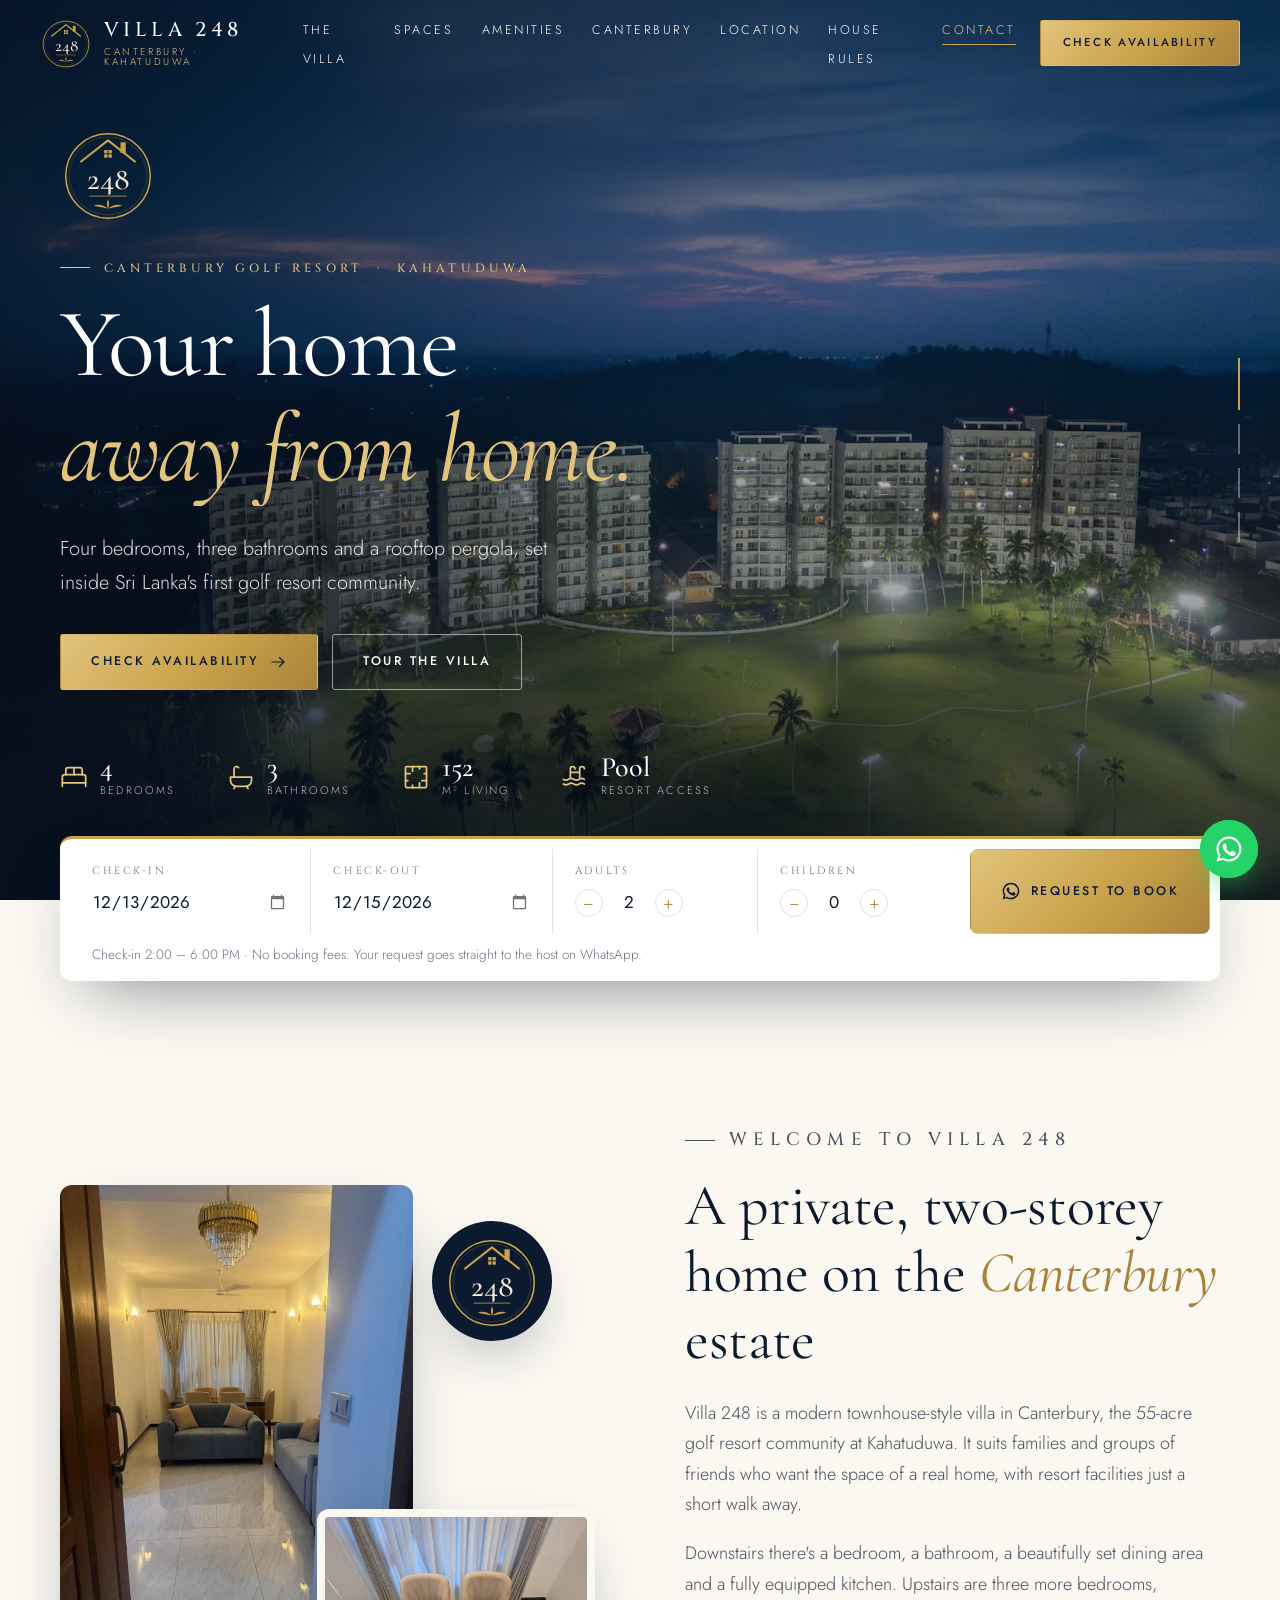
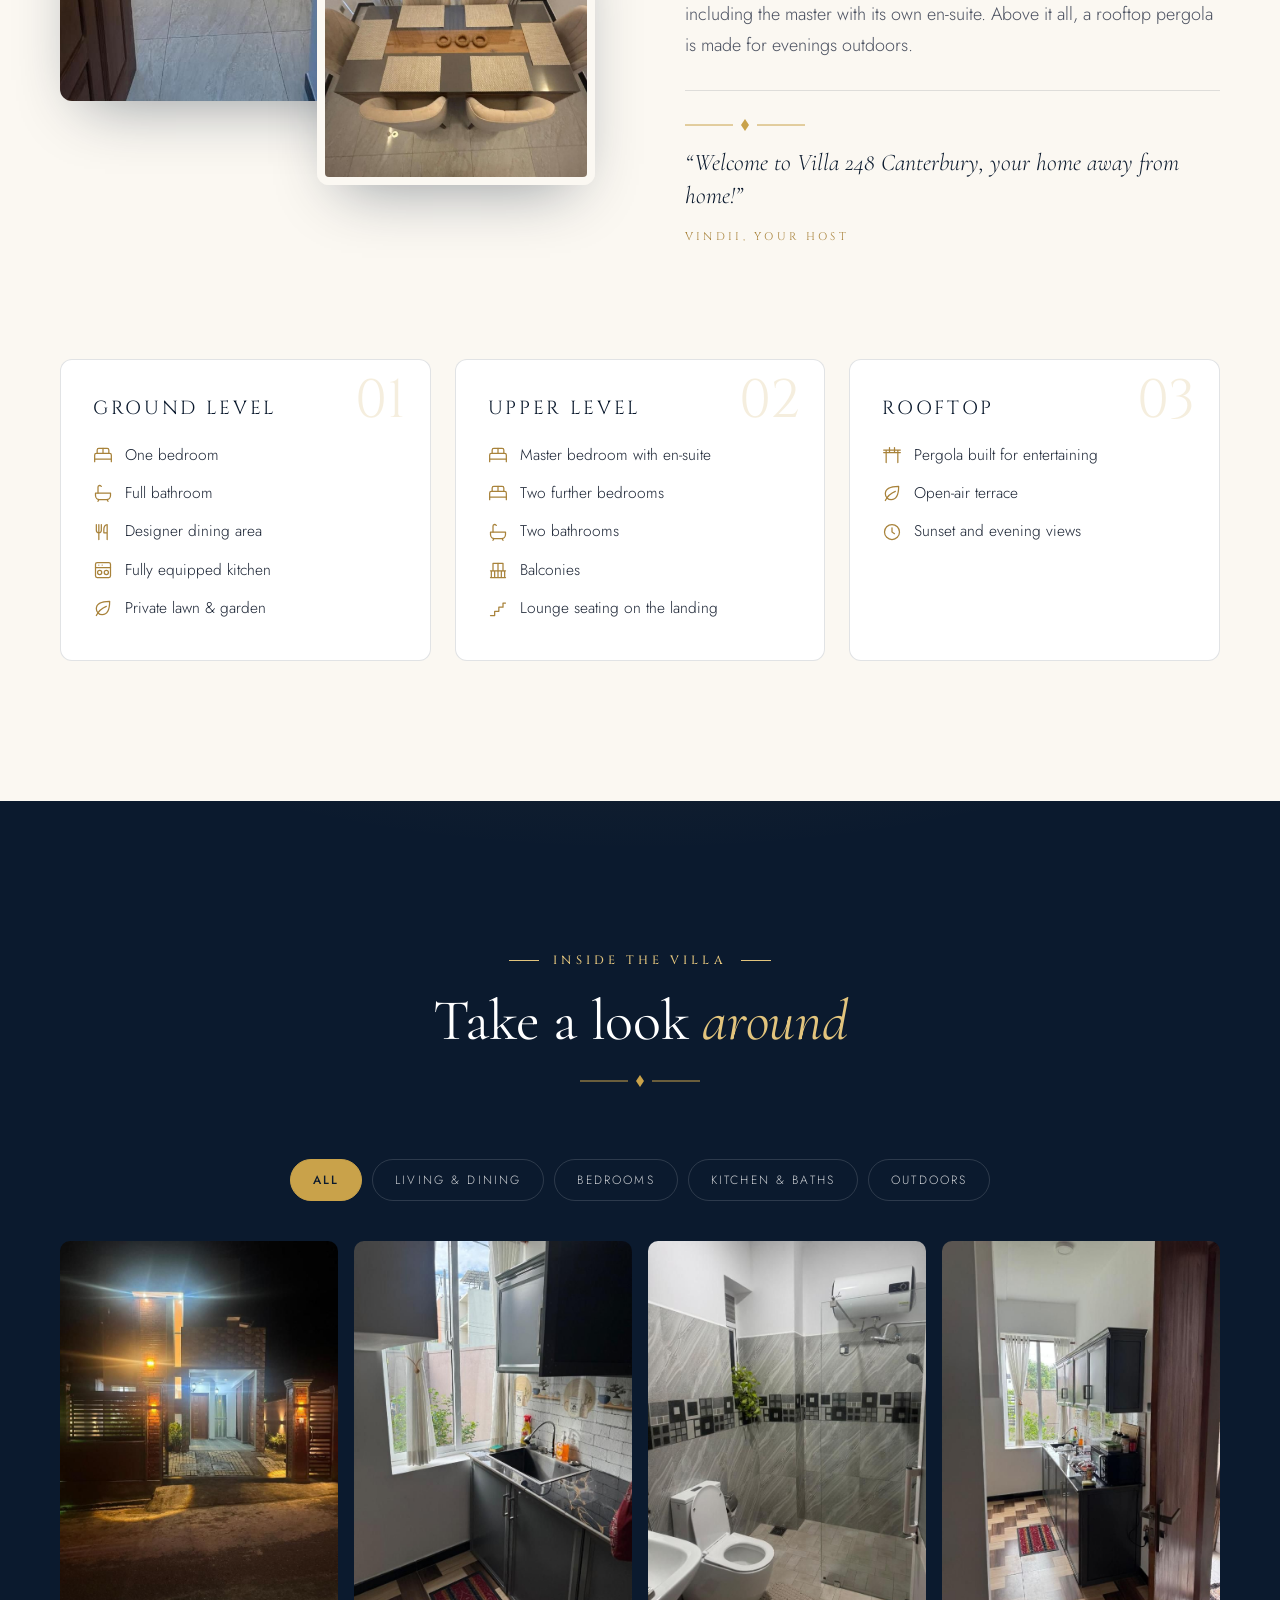
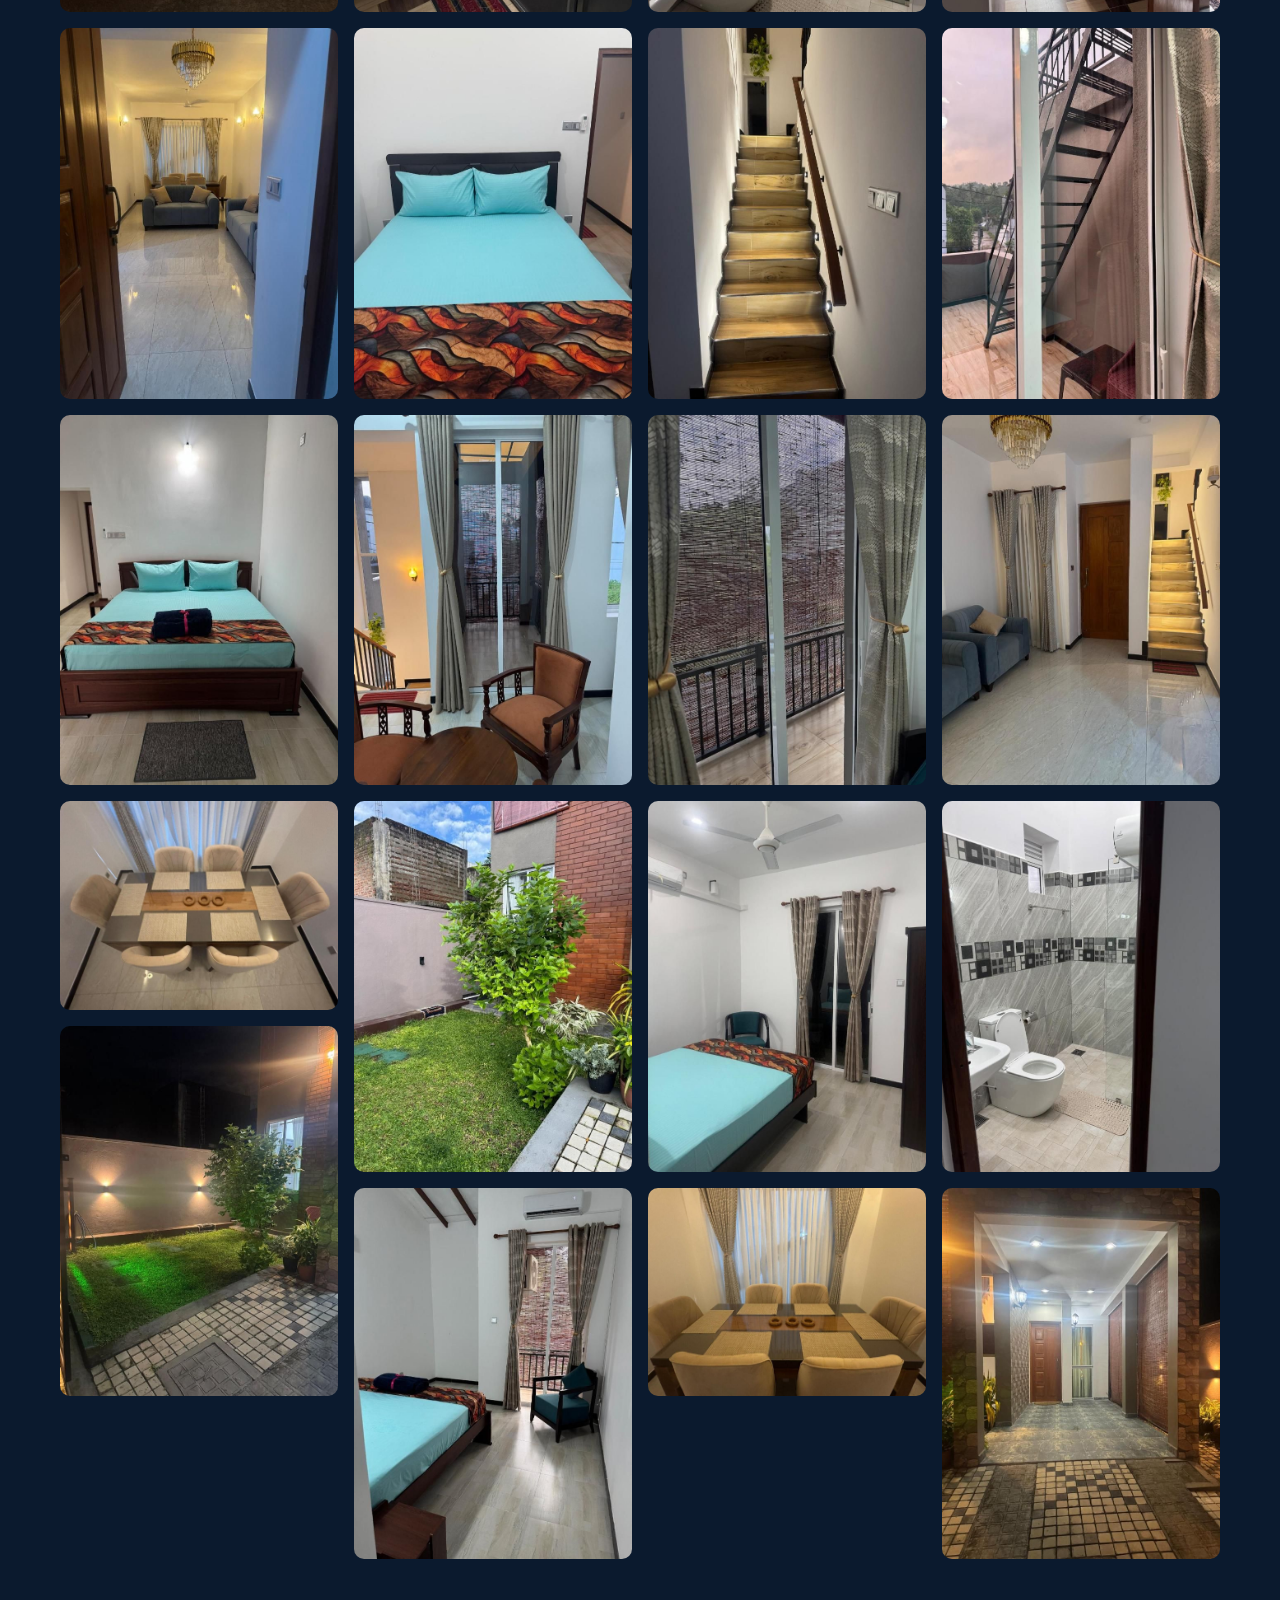
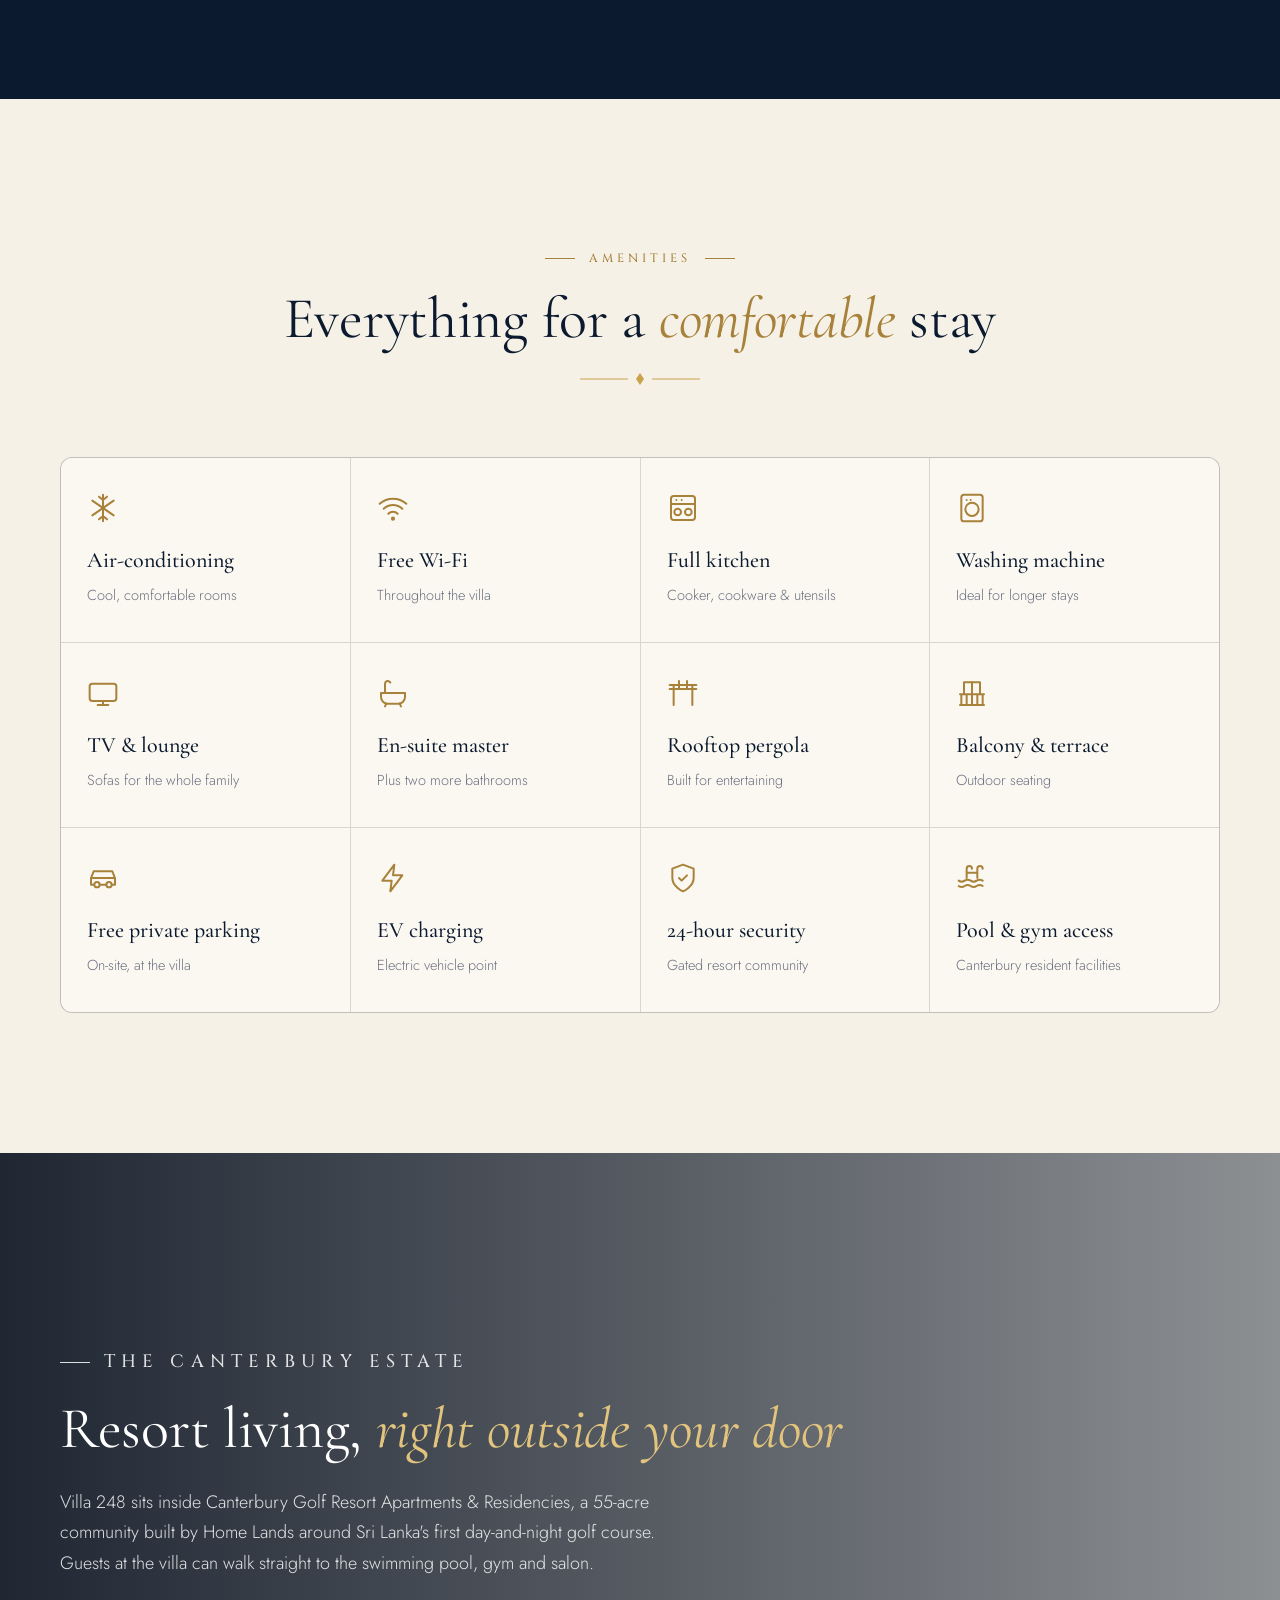
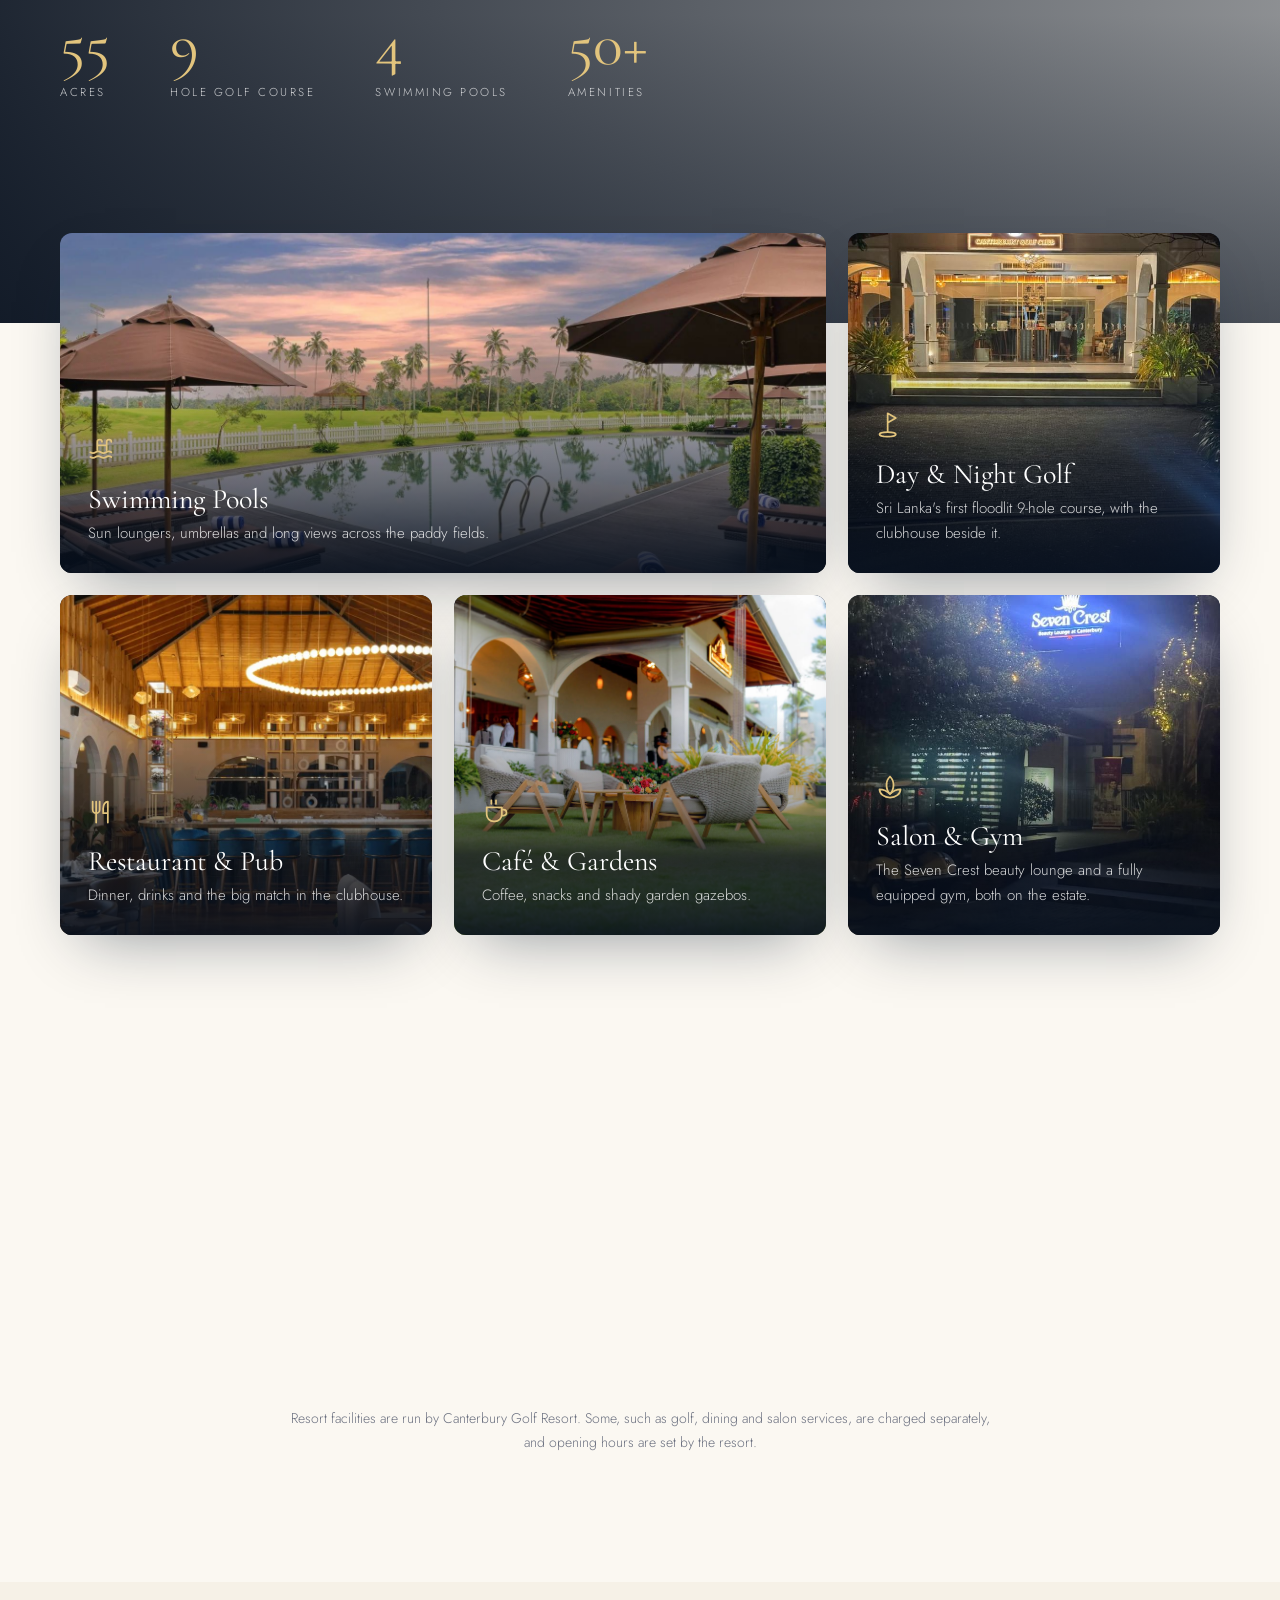
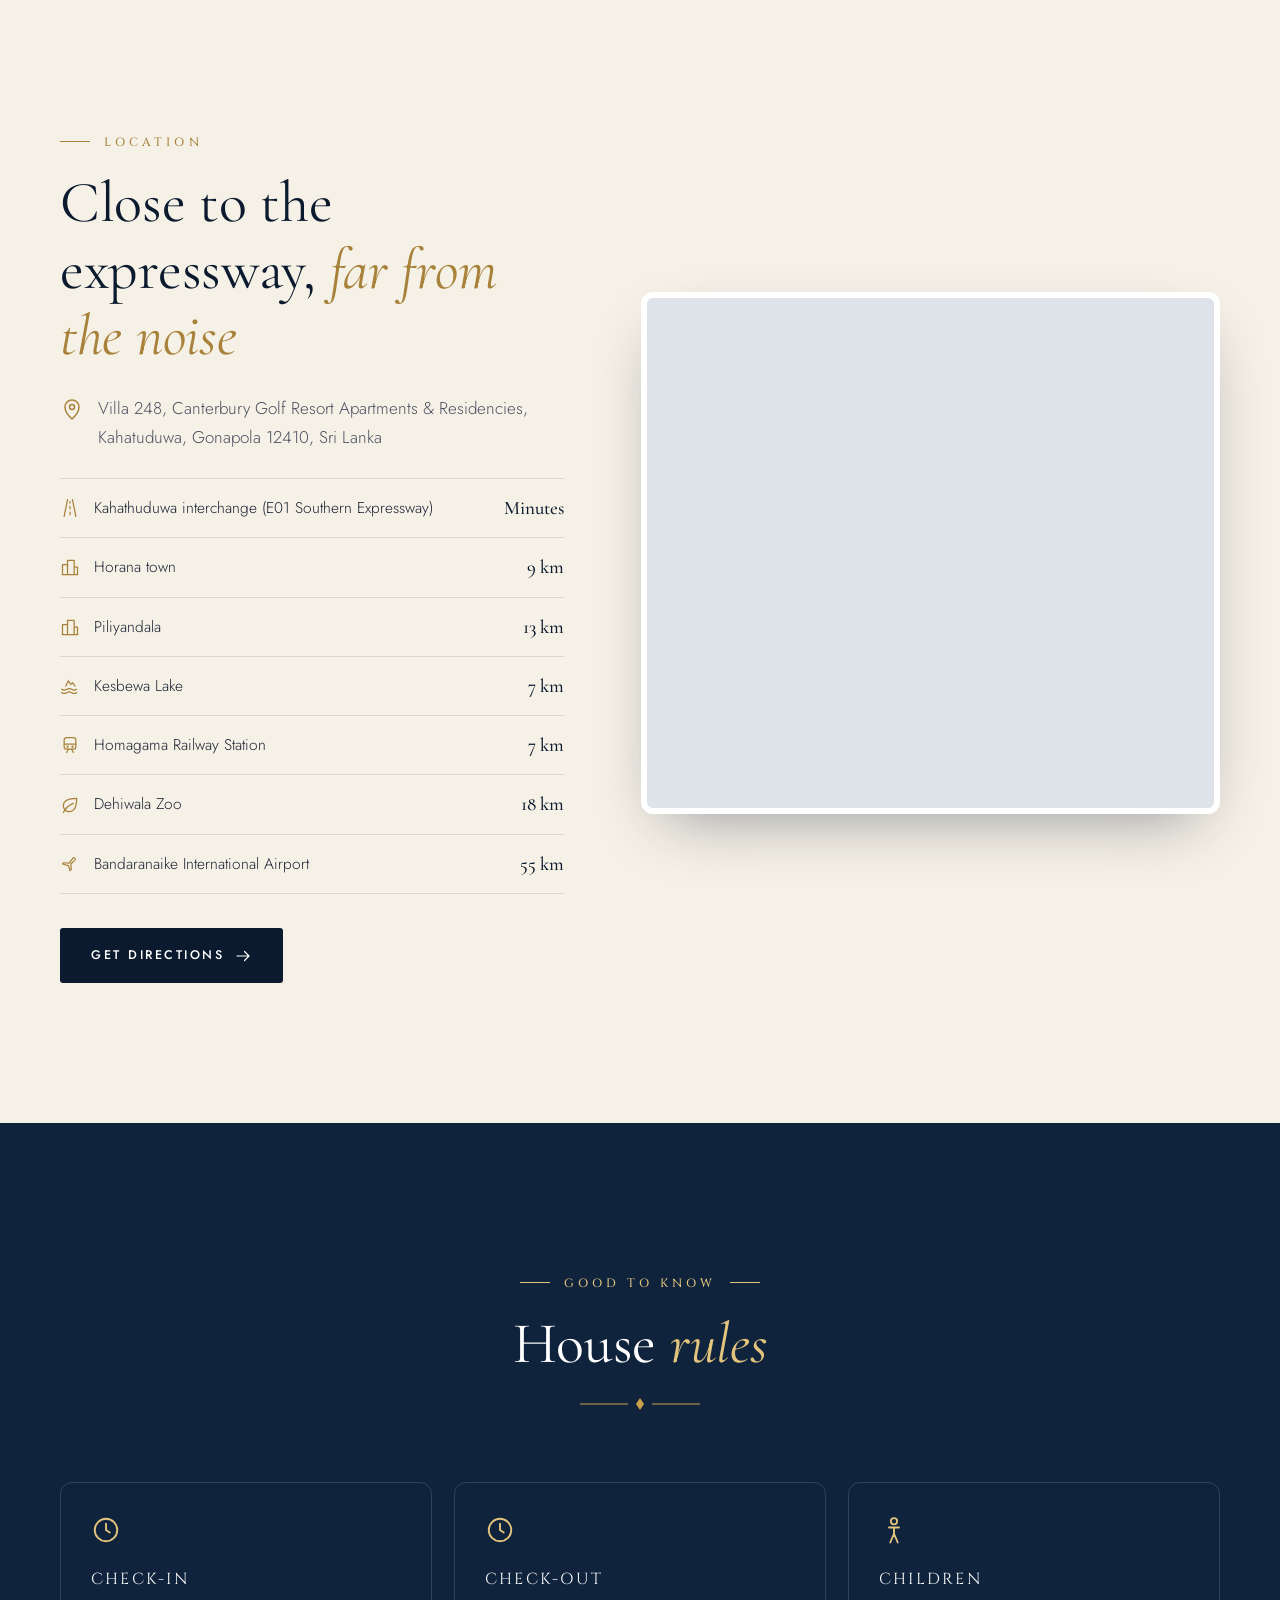
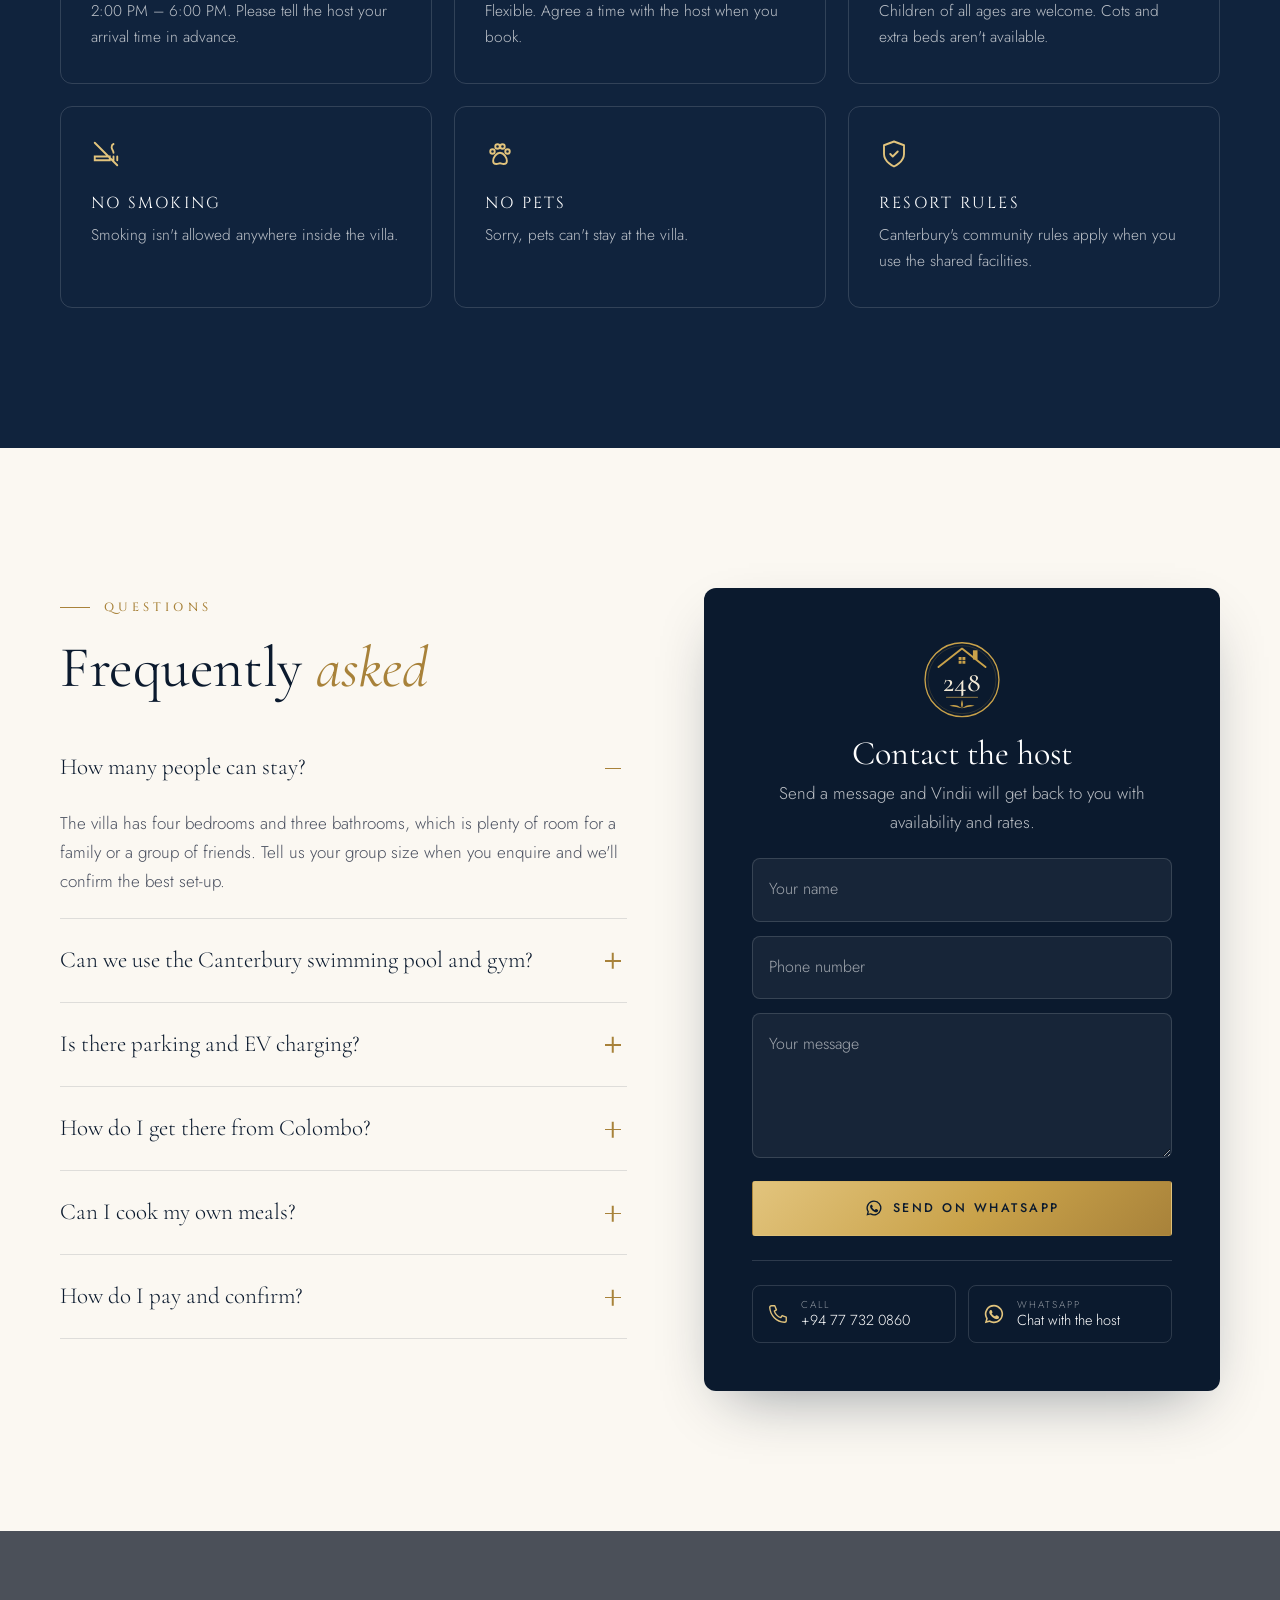
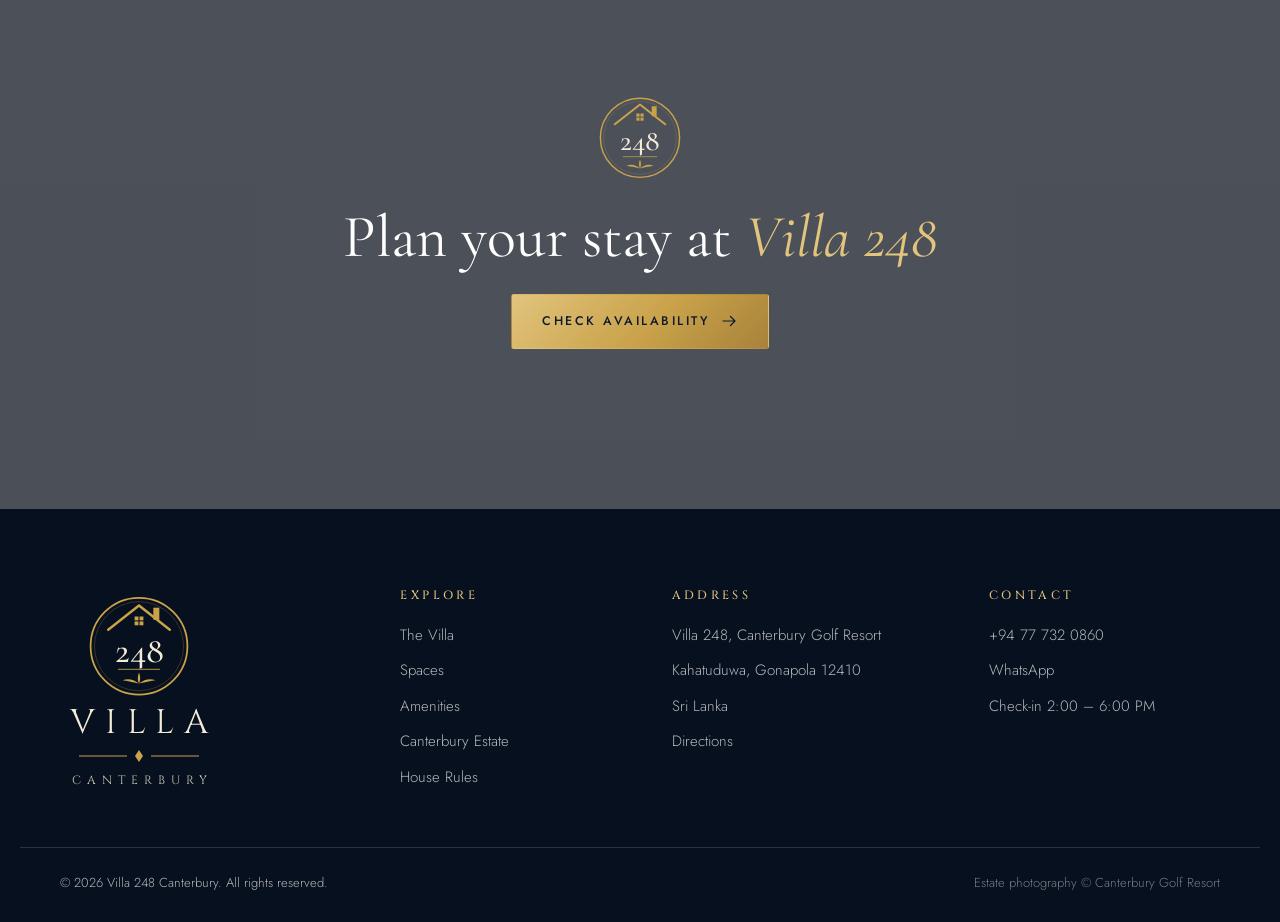
==== index.html @ ac924c28 "Villa 248 Canterbury website Co-Authored-By: Claude Opus 5.5 <noreply@anthropic.com>" ====
<!DOCTYPE html>
<html lang="en">
<head>
  <meta charset="UTF-8">
  <meta name="viewport" content="width=device-width, initial-scale=1">
  <title>Villa 248 Canterbury | Four-Bedroom Holiday Home in Kahatuduwa, Sri Lanka</title>
  <meta name="description" content="Villa 248 Canterbury: a spacious four-bedroom, three-bathroom holiday home inside the Canterbury Golf Resort, Kahatuduwa. Resort pool and gym access, rooftop pergola, garden and free parking, close to the Southern Expressway.">
  <meta name="keywords" content="Villa 248 Canterbury, Canterbury Golf Resort villa, Kahatuduwa holiday home, Kahathuduwa villa, Gonapola villa rental, Piliyandala villa, Horana holiday home Sri Lanka">
  <meta name="theme-color" content="#0b1a2e">
  <meta property="og:type" content="website">
  <meta property="og:title" content="Villa 248 Canterbury — Your home away from home in Kahatuduwa">
  <meta property="og:description" content="Four bedrooms, three bathrooms and a rooftop pergola inside the Canterbury Golf Resort, Sri Lanka.">
  <meta property="og:image" content="assets/images/villa-night.jpg">
  <link rel="icon" type="image/svg+xml" href="assets/images/favicon.svg">
  <link rel="preconnect" href="https://fonts.googleapis.com">
  <link rel="preconnect" href="https://fonts.gstatic.com" crossorigin>
  <link href="https://fonts.googleapis.com/css2?family=Cinzel:wght@400;500;600&family=Cormorant+Garamond:ital,wght@0,400;0,500;0,600;1,400;1,500&family=Jost:wght@300;400;500&display=swap" rel="stylesheet">
  <link rel="stylesheet" href="assets/css/style.css">
  <script type="application/ld+json">
  {
    "@context": "https://schema.org",
    "@type": "VacationRental",
    "name": "Villa 248 Canterbury",
    "description": "Four-bedroom, three-bathroom holiday home inside the Canterbury Golf Resort, Kahatuduwa, Sri Lanka.",
    "image": "assets/images/villa-night.jpg",
    "telephone": "+94777320860",
    "address": {
      "@type": "PostalAddress",
      "streetAddress": "Villa 248, Canterbury Golf Resort Apartments & Residencies",
      "addressLocality": "Gonapola, Kahatuduwa",
      "postalCode": "12410",
      "addressCountry": "LK"
    },
    "numberOfRooms": 4,
    "floorSize": { "@type": "QuantitativeValue", "value": 152, "unitCode": "MTK" },
    "checkinTime": "14:00"
  }
  </script>
</head>
<body class="is-loading">

  <!-- Icon sprite -->
  <svg width="0" height="0" style="position:absolute" aria-hidden="true">
    <defs>
      <symbol id="mark" viewBox="0 0 200 200">
        <circle cx="100" cy="104" r="88" fill="none" stroke="#c9a24a" stroke-width="3.2"/>
        <circle cx="100" cy="104" r="81" fill="none" stroke="#c9a24a" stroke-width="1" opacity=".45"/>
        <path d="M44 74 L100 30 L156 74" fill="none" stroke="#c9a24a" stroke-width="4.5" stroke-linecap="round" stroke-linejoin="round"/>
        <rect x="126" y="34" width="11" height="22" fill="#c9a24a"/>
        <g fill="#c9a24a"><rect x="92" y="50" width="7" height="7"/><rect x="101" y="50" width="7" height="7"/><rect x="92" y="59" width="7" height="7"/><rect x="101" y="59" width="7" height="7"/></g>
        <text x="100" y="132" text-anchor="middle" font-family="'Cormorant Garamond', Georgia, serif" font-size="66" font-weight="500" fill="currentColor">248</text>
        <path d="M62 146 H138" stroke="#c9a24a" stroke-width="1.6"/>
        <path d="M100 152 C97 160 97 166 100 172 C103 166 103 160 100 152Z M100 172 C90 164 80 162 70 166 C82 168 92 170 100 172Z M100 172 C110 164 120 162 130 166 C118 168 108 170 100 172Z" fill="#c9a24a"/>
      </symbol>
      <symbol id="i-bed" viewBox="0 0 24 24"><g fill="none" stroke="currentColor" stroke-width="1.5" stroke-linecap="round" stroke-linejoin="round"><path d="M2 20v-8a2 2 0 0 1 2-2h16a2 2 0 0 1 2 2v8"/><path d="M2 17h20"/><path d="M5 10V6a2 2 0 0 1 2-2h10a2 2 0 0 1 2 2v4"/><path d="M12 4v6"/></g></symbol>
      <symbol id="i-bath" viewBox="0 0 24 24"><g fill="none" stroke="currentColor" stroke-width="1.5" stroke-linecap="round" stroke-linejoin="round"><path d="M3 12h18v3a5 5 0 0 1-5 5H8a5 5 0 0 1-5-5Z"/><path d="M6 12V5a2 2 0 0 1 3.4-1.4L10 4"/><path d="M7 20l-1 2M17 20l1 2"/></g></symbol>
      <symbol id="i-area" viewBox="0 0 24 24"><g fill="none" stroke="currentColor" stroke-width="1.5" stroke-linecap="round" stroke-linejoin="round"><rect x="3" y="3" width="18" height="18" rx="1"/><path d="M3 9h4M3 15h2M9 3v4M15 3v2M21 9h-2M21 15h-4M9 21v-2M15 21v-4"/></g></symbol>
      <symbol id="i-stairs" viewBox="0 0 24 24"><path fill="none" stroke="currentColor" stroke-width="1.5" stroke-linecap="round" stroke-linejoin="round" d="M3 21h5v-5h5v-5h5V6h3"/></symbol>
      <symbol id="i-pool" viewBox="0 0 24 24"><g fill="none" stroke="currentColor" stroke-width="1.5" stroke-linecap="round" stroke-linejoin="round"><path d="M2 18c1.5 1 3 1 4.5 0s3-1 4.5 0 3 1 4.5 0 3-1 4.5 0"/><path d="M2 14c1.5 1 3 1 4.5 0s3-1 4.5 0 3 1 4.5 0 3-1 4.5 0"/><path d="M8 12V5a2 2 0 0 1 4 0M16 12V5a2 2 0 0 1 4 0M8 8h8"/></g></symbol>
      <symbol id="i-wifi" viewBox="0 0 24 24"><g fill="none" stroke="currentColor" stroke-width="1.5" stroke-linecap="round"><path d="M2 8.8a15 15 0 0 1 20 0M5 12.6a10 10 0 0 1 14 0M8.5 16.3a5 5 0 0 1 7 0"/><circle cx="12" cy="20" r=".8" fill="currentColor"/></g></symbol>
      <symbol id="i-snow" viewBox="0 0 24 24"><g fill="none" stroke="currentColor" stroke-width="1.5" stroke-linecap="round"><path d="M12 2v20M4 6.5l16 11M4 17.5l16-11M9 3.5l3 2.5 3-2.5M9 20.5l3-2.5 3 2.5"/></g></symbol>
      <symbol id="i-kitchen" viewBox="0 0 24 24"><g fill="none" stroke="currentColor" stroke-width="1.5" stroke-linecap="round" stroke-linejoin="round"><rect x="3" y="3" width="18" height="18" rx="2"/><path d="M3 9h18"/><circle cx="8" cy="15" r="2.5"/><circle cx="16" cy="15" r="2.5"/><path d="M7 6h.01M11 6h.01"/></g></symbol>
      <symbol id="i-wash" viewBox="0 0 24 24"><g fill="none" stroke="currentColor" stroke-width="1.5" stroke-linecap="round"><rect x="4" y="2" width="16" height="20" rx="2"/><circle cx="12" cy="13" r="5"/><path d="M8 6h.01M11 6h.01"/></g></symbol>
      <symbol id="i-tv" viewBox="0 0 24 24"><g fill="none" stroke="currentColor" stroke-width="1.5" stroke-linecap="round" stroke-linejoin="round"><rect x="2" y="5" width="20" height="13" rx="2"/><path d="M8 21h8M12 18v3"/></g></symbol>
      <symbol id="i-car" viewBox="0 0 24 24"><g fill="none" stroke="currentColor" stroke-width="1.5" stroke-linecap="round" stroke-linejoin="round"><path d="M5 17H3v-5l2-5h14l2 5v5h-2M3 12h18M9.5 17h5"/><circle cx="7.5" cy="17" r="2"/><circle cx="16.5" cy="17" r="2"/></g></symbol>
      <symbol id="i-bolt" viewBox="0 0 24 24"><path fill="none" stroke="currentColor" stroke-width="1.5" stroke-linejoin="round" d="M13 2 4 14h7l-1 8 9-12h-7Z"/></symbol>
      <symbol id="i-shield" viewBox="0 0 24 24"><g fill="none" stroke="currentColor" stroke-width="1.5" stroke-linejoin="round" stroke-linecap="round"><path d="M12 22s8-3.5 8-10V5l-8-3-8 3v7c0 6.5 8 10 8 10Z"/><path d="m9 12 2 2 4-4"/></g></symbol>
      <symbol id="i-leaf" viewBox="0 0 24 24"><g fill="none" stroke="currentColor" stroke-width="1.5" stroke-linecap="round" stroke-linejoin="round"><path d="M11 20A7 7 0 0 1 4 13c0-6 6-9 16-9 0 10-3 16-9 16Z"/><path d="M4 21c3-6 7-9 12-11"/></g></symbol>
      <symbol id="i-pergola" viewBox="0 0 24 24"><g fill="none" stroke="currentColor" stroke-width="1.5" stroke-linecap="round"><path d="M2 6h20M2 9h20M5 6v15M19 6v15M9 3v6M15 3v6"/></g></symbol>
      <symbol id="i-balcony" viewBox="0 0 24 24"><g fill="none" stroke="currentColor" stroke-width="1.5" stroke-linecap="round" stroke-linejoin="round"><path d="M6 13V4h12v9"/><path d="M12 4v9"/><path d="M3 13h18M4 13v8M20 13v8M8 13v8M12 13v8M16 13v8M3 21h18"/></g></symbol>
      <symbol id="i-gym" viewBox="0 0 24 24"><g fill="none" stroke="currentColor" stroke-width="1.5" stroke-linecap="round"><path d="M6 7v10M3 9v6M18 7v10M21 9v6M6 12h12"/></g></symbol>
      <symbol id="i-golf" viewBox="0 0 24 24"><g fill="none" stroke="currentColor" stroke-width="1.5" stroke-linecap="round" stroke-linejoin="round"><path d="M10 18V2l7 4-7 4"/><ellipse cx="10" cy="20" rx="7" ry="2"/></g></symbol>
      <symbol id="i-dine" viewBox="0 0 24 24"><g fill="none" stroke="currentColor" stroke-width="1.5" stroke-linecap="round" stroke-linejoin="round"><path d="M4 3v7a3 3 0 0 0 6 0V3M7 3v18M17 21V3c-2.2 0-4 2.5-4 6v4h4"/></g></symbol>
      <symbol id="i-cup" viewBox="0 0 24 24"><g fill="none" stroke="currentColor" stroke-width="1.5" stroke-linecap="round" stroke-linejoin="round"><path d="M4 8h13v6a6 6 0 0 1-6 6h-1a6 6 0 0 1-6-6Z"/><path d="M17 10h1.5a2.5 2.5 0 0 1 0 5H17M8 2v3M12 2v3"/></g></symbol>
      <symbol id="i-spa" viewBox="0 0 24 24"><g fill="none" stroke="currentColor" stroke-width="1.5" stroke-linecap="round" stroke-linejoin="round"><path d="M12 21c-5 0-9-3-9-7 3 0 6 1 9 4 3-3 6-4 9-4 0 4-4 7-9 7Z"/><path d="M12 18c-2-2-3-5-3-8 0-3 1.5-5.5 3-7 1.5 1.5 3 4 3 7 0 3-1 6-3 8Z"/></g></symbol>
      <symbol id="i-pin" viewBox="0 0 24 24"><g fill="none" stroke="currentColor" stroke-width="1.5" stroke-linecap="round" stroke-linejoin="round"><path d="M12 22s7-6.2 7-12a7 7 0 0 0-14 0c0 5.8 7 12 7 12Z"/><circle cx="12" cy="10" r="2.5"/></g></symbol>
      <symbol id="i-road" viewBox="0 0 24 24"><g fill="none" stroke="currentColor" stroke-width="1.5" stroke-linecap="round"><path d="M5 22 9 2M19 22 15 2M12 4v2M12 10v3M12 17v3"/></g></symbol>
      <symbol id="i-plane" viewBox="0 0 24 24"><path fill="none" stroke="currentColor" stroke-width="1.5" stroke-linejoin="round" d="M10 14 3 12l1.5-1.5L11 11l4.5-6a1.6 1.6 0 0 1 2.4 2.3L13 12l.5 6.5L12 20l-2-6Z"/></symbol>
      <symbol id="i-train" viewBox="0 0 24 24"><g fill="none" stroke="currentColor" stroke-width="1.5" stroke-linecap="round" stroke-linejoin="round"><rect x="5" y="3" width="14" height="14" rx="3"/><path d="M5 11h14M8 21l2-4M16 21l-2-4"/><circle cx="9" cy="14" r=".6" fill="currentColor"/><circle cx="15" cy="14" r=".6" fill="currentColor"/></g></symbol>
      <symbol id="i-lake" viewBox="0 0 24 24"><g fill="none" stroke="currentColor" stroke-width="1.5" stroke-linecap="round"><path d="M2 16c2 1.3 4 1.3 6 0s4-1.3 6 0 4 1.3 6 0M2 20c2 1.3 4 1.3 6 0s4-1.3 6 0 4 1.3 6 0M7 12l3-6 3 4 2-2 3 4"/></g></symbol>
      <symbol id="i-city" viewBox="0 0 24 24"><g fill="none" stroke="currentColor" stroke-width="1.5" stroke-linejoin="round"><path d="M3 21V9h6v12M9 21V4h8v17M17 21v-9h4v9M2 21h20"/></g></symbol>
      <symbol id="i-clock" viewBox="0 0 24 24"><g fill="none" stroke="currentColor" stroke-width="1.5" stroke-linecap="round"><circle cx="12" cy="12" r="9"/><path d="M12 7v5l3 2"/></g></symbol>
      <symbol id="i-nosmoke" viewBox="0 0 24 24"><g fill="none" stroke="currentColor" stroke-width="1.5" stroke-linecap="round"><path d="M3 14h12v3H3zM18 14v3M21 14v3M3 3l18 18"/><path d="M18 11c0-2-1.5-2.5-1.5-4.5S18 4 18 4"/></g></symbol>
      <symbol id="i-paw" viewBox="0 0 24 24"><g fill="none" stroke="currentColor" stroke-width="1.5"><circle cx="6" cy="10" r="1.8"/><circle cx="10" cy="6" r="1.8"/><circle cx="14" cy="6" r="1.8"/><circle cx="18" cy="10" r="1.8"/><path d="M12 11c-3 0-5.5 4-5.5 6.5 0 1.5 1.2 2.5 2.7 2.5 1.2 0 1.8-.6 2.8-.6s1.6.6 2.8.6c1.5 0 2.7-1 2.7-2.5C17.5 15 15 11 12 11Z"/></g></symbol>
      <symbol id="i-child" viewBox="0 0 24 24"><g fill="none" stroke="currentColor" stroke-width="1.5" stroke-linecap="round" stroke-linejoin="round"><circle cx="12" cy="5" r="2.5"/><path d="M8 10h8M12 10v5M9 22l3-7 3 7"/></g></symbol>
      <symbol id="i-phone" viewBox="0 0 24 24"><path fill="none" stroke="currentColor" stroke-width="1.5" stroke-linejoin="round" d="M5 3h3.5l1.8 4.5-2.3 1.4a11 11 0 0 0 7.1 7.1l1.4-2.3L21 15.5V19a2 2 0 0 1-2 2A17 17 0 0 1 3 5a2 2 0 0 1 2-2Z"/></symbol>
      <symbol id="i-whatsapp" viewBox="0 0 24 24"><path fill="currentColor" d="M12 2a10 10 0 0 0-8.6 15.1L2 22l5-1.3A10 10 0 1 0 12 2Zm0 18.2a8.2 8.2 0 0 1-4.2-1.1l-.3-.2-3 .8.8-2.9-.2-.3A8.2 8.2 0 1 1 12 20.2Zm4.5-6.1c-.2-.1-1.5-.7-1.7-.8s-.4-.1-.6.1-.7.8-.8 1-.3.2-.5.1a6.7 6.7 0 0 1-3.3-2.9c-.3-.4.2-.4.7-1.3.1-.2 0-.3 0-.4l-.8-1.8c-.2-.5-.4-.4-.6-.4h-.5a1 1 0 0 0-.7.3 3 3 0 0 0-.9 2.2 5.1 5.1 0 0 0 1.1 2.7 11.7 11.7 0 0 0 4.5 4c1.7.7 2.3.8 3.2.6.5-.1 1.5-.6 1.7-1.2s.2-1.1.2-1.2-.2-.2-.5-.3Z"/></symbol>
      <symbol id="i-check" viewBox="0 0 24 24"><path fill="none" stroke="currentColor" stroke-width="1.8" stroke-linecap="round" stroke-linejoin="round" d="m5 12.5 4.5 4.5L19 7.5"/></symbol>
      <symbol id="i-arrow" viewBox="0 0 24 24"><path fill="none" stroke="currentColor" stroke-width="1.6" stroke-linecap="round" stroke-linejoin="round" d="M4 12h16m-6-6 6 6-6 6"/></symbol>
      <symbol id="i-chev" viewBox="0 0 24 24"><path fill="none" stroke="currentColor" stroke-width="1.8" stroke-linecap="round" stroke-linejoin="round" d="m9 5 7 7-7 7"/></symbol>
      <symbol id="i-close" viewBox="0 0 24 24"><path fill="none" stroke="currentColor" stroke-width="1.8" stroke-linecap="round" d="M5 5l14 14M19 5 5 19"/></symbol>
      <symbol id="i-up" viewBox="0 0 24 24"><path fill="none" stroke="currentColor" stroke-width="1.8" stroke-linecap="round" stroke-linejoin="round" d="m6 15 6-6 6 6"/></symbol>
      <symbol id="i-flourish" viewBox="0 0 120 16"><g fill="none" stroke="currentColor" stroke-width="1"><path d="M0 8h48M72 8h48"/></g><path fill="currentColor" d="M60 2l4 6-4 6-4-6Z"/></symbol>
    </defs>
  </svg>

  <!-- Preloader -->
  <div class="preloader" aria-hidden="true">
    <div class="preloader__inner">
      <svg class="preloader__mark"><use href="#mark"/></svg>
      <span class="preloader__word">VILLA</span>
      <span class="preloader__sub">Canterbury</span>
    </div>
  </div>

  <!-- Header -->
  <header class="header" id="header">
    <div class="header__inner">
      <a href="#home" class="brand" aria-label="Villa 248 Canterbury home">
        <svg class="brand__mark"><use href="#mark"/></svg>
        <span class="brand__text">
          <span class="brand__name">VILLA 248</span>
          <span class="brand__sub">Canterbury · Kahatuduwa</span>
        </span>
      </a>
      <nav class="nav" id="nav" aria-label="Main">
        <ul class="nav__list">
          <li><a href="#welcome" class="nav__link">The Villa</a></li>
          <li><a href="#spaces" class="nav__link">Spaces</a></li>
          <li><a href="#amenities" class="nav__link">Amenities</a></li>
          <li><a href="#estate" class="nav__link">Canterbury</a></li>
          <li><a href="#location" class="nav__link">Location</a></li>
          <li><a href="#rules" class="nav__link">House Rules</a></li>
          <li><a href="#contact" class="nav__link">Contact</a></li>
        </ul>
        <div class="nav__foot">
          <a href="tel:+94777320860"><svg><use href="#i-phone"/></svg>077 732 0860</a>
          <a href="https://wa.me/94777320860" target="_blank" rel="noopener"><svg><use href="#i-whatsapp"/></svg>WhatsApp</a>
        </div>
      </nav>
      <div class="header__actions">
        <a href="#booking" class="btn btn--gold btn--sm header__book">Check Availability</a>
        <button class="burger" id="burger" aria-label="Open menu" aria-expanded="false" aria-controls="nav"><span></span><span></span><span></span></button>
      </div>
    </div>
  </header>

  <main>
    <!-- Hero -->
    <section class="hero" id="home">
      <div class="hero__slides">
        <div class="hero__slide is-active" style="background-image:url('assets/images/estate-aerial.jpg')"></div>
        <div class="hero__slide" style="background-image:url('assets/images/villa-night.jpg')"></div>
        <div class="hero__slide" style="background-image:url('assets/images/estate-pool.jpg')"></div>
        <div class="hero__slide" style="background-image:url('assets/images/living-room.jpg')"></div>
      </div>
      <div class="hero__shade"></div>
      <div class="hero__content container">
        <div class="hero__badge">
          <svg class="hero__badge-mark"><use href="#mark"/></svg>
        </div>
        <p class="eyebrow eyebrow--gold hero__eyebrow">Canterbury Golf Resort &nbsp;·&nbsp; Kahatuduwa</p>
        <h1 class="hero__title">
          <span class="line"><span>Your home</span></span>
          <span class="line"><span><em>away from home.</em></span></span>
        </h1>
        <p class="hero__lead">Four bedrooms, three bathrooms and a rooftop pergola, set inside Sri Lanka's first golf resort community.</p>
        <div class="hero__ctas">
          <a href="#booking" class="btn btn--gold">Check Availability <svg><use href="#i-arrow"/></svg></a>
          <a href="#spaces" class="btn btn--ghost">Tour the Villa</a>
        </div>
      </div>
      <div class="hero__facts">
        <div><svg><use href="#i-bed"/></svg><strong>4</strong><span>Bedrooms</span></div>
        <div><svg><use href="#i-bath"/></svg><strong>3</strong><span>Bathrooms</span></div>
        <div><svg><use href="#i-area"/></svg><strong>152</strong><span>m² living</span></div>
        <div><svg><use href="#i-pool"/></svg><strong>Pool</strong><span>Resort access</span></div>
      </div>
      <div class="hero__dots" aria-label="Hero slides">
        <button class="is-active" aria-label="Slide 1"></button><button aria-label="Slide 2"></button><button aria-label="Slide 3"></button><button aria-label="Slide 4"></button>
      </div>
    </section>

    <!-- Booking -->
    <section class="booking" id="booking" aria-label="Check availability">
      <div class="container">
        <form class="booking__form" id="bookingForm" novalidate>
          <div class="field">
            <label for="bkIn">Check-in</label>
            <input type="date" id="bkIn" name="checkin" required>
          </div>
          <div class="field">
            <label for="bkOut">Check-out</label>
            <input type="date" id="bkOut" name="checkout" required>
          </div>
          <div class="field">
            <label for="bkAdults">Adults</label>
            <div class="stepper" data-min="1" data-max="12">
              <button type="button" data-step="-1" aria-label="Fewer adults">−</button>
              <input type="number" id="bkAdults" value="2" min="1" max="12" inputmode="numeric">
              <button type="button" data-step="1" aria-label="More adults">+</button>
            </div>
          </div>
          <div class="field">
            <label for="bkKids">Children</label>
            <div class="stepper" data-min="0" data-max="10">
              <button type="button" data-step="-1" aria-label="Fewer children">−</button>
              <input type="number" id="bkKids" value="0" min="0" max="10" inputmode="numeric">
              <button type="button" data-step="1" aria-label="More children">+</button>
            </div>
          </div>
          <button type="submit" class="btn btn--gold booking__submit"><svg><use href="#i-whatsapp"/></svg> Request to Book</button>
          <p class="booking__note" id="bookingNote">Check-in 2:00 – 6:00 PM · No booking fees. Your request goes straight to the host on WhatsApp.</p>
          <p class="booking__error" id="bookingError" role="alert"></p>
        </form>
      </div>
    </section>

    <!-- Welcome -->
    <section class="section welcome" id="welcome">
      <div class="container welcome__grid">
        <div class="welcome__media reveal">
          <img class="welcome__img welcome__img--a" src="assets/images/living-room.jpg" alt="Living room with grey sofas, a crystal chandelier and marble floors" loading="lazy">
          <img class="welcome__img welcome__img--b" src="assets/images/dining.jpg" alt="Six-seat dining table set with placemats" loading="lazy">
          <div class="welcome__stamp"><svg><use href="#mark"/></svg></div>
        </div>
        <div class="welcome__text reveal reveal--right">
          <p class="eyebrow">Welcome to Villa 248</p>
          <h2 class="title">A private, two-storey home on the <em>Canterbury</em> estate</h2>
          <p>Villa 248 is a modern townhouse-style villa in Canterbury, the 55-acre golf resort community at Kahatuduwa. It suits families and groups of friends who want the space of a real home, with resort facilities just a short walk away.</p>
          <p>Downstairs there's a bedroom, a bathroom, a beautifully set dining area and a fully equipped kitchen. Upstairs are three more bedrooms, including the master with its own en-suite. Above it all, a rooftop pergola is made for evenings outdoors.</p>
          <div class="sign">
            <svg class="flourish"><use href="#i-flourish"/></svg>
            <p>“Welcome to Villa 248 Canterbury, your home away from home!”</p>
            <span>Vindii, your host</span>
          </div>
        </div>
      </div>

      <div class="container floors">
        <article class="floor reveal">
          <span class="floor__num">01</span>
          <h3>Ground Level</h3>
          <ul>
            <li><svg><use href="#i-bed"/></svg>One bedroom</li>
            <li><svg><use href="#i-bath"/></svg>Full bathroom</li>
            <li><svg><use href="#i-dine"/></svg>Designer dining area</li>
            <li><svg><use href="#i-kitchen"/></svg>Fully equipped kitchen</li>
            <li><svg><use href="#i-leaf"/></svg>Private lawn &amp; garden</li>
          </ul>
        </article>
        <article class="floor reveal">
          <span class="floor__num">02</span>
          <h3>Upper Level</h3>
          <ul>
            <li><svg><use href="#i-bed"/></svg>Master bedroom with en-suite</li>
            <li><svg><use href="#i-bed"/></svg>Two further bedrooms</li>
            <li><svg><use href="#i-bath"/></svg>Two bathrooms</li>
            <li><svg><use href="#i-balcony"/></svg>Balconies</li>
            <li><svg><use href="#i-stairs"/></svg>Lounge seating on the landing</li>
          </ul>
        </article>
        <article class="floor reveal">
          <span class="floor__num">03</span>
          <h3>Rooftop</h3>
          <ul>
            <li><svg><use href="#i-pergola"/></svg>Pergola built for entertaining</li>
            <li><svg><use href="#i-leaf"/></svg>Open-air terrace</li>
            <li><svg><use href="#i-clock"/></svg>Sunset and evening views</li>
          </ul>
        </article>
      </div>
    </section>

    <!-- Spaces -->
    <section class="section spaces" id="spaces">
      <div class="container">
        <div class="section-head reveal">
          <p class="eyebrow eyebrow--gold">Inside the Villa</p>
          <h2 class="title title--light">Take a look <em>around</em></h2>
          <svg class="flourish flourish--center"><use href="#i-flourish"/></svg>
        </div>
        <div class="tabs reveal" role="tablist" aria-label="Villa spaces">
          <button class="tab is-active" role="tab" aria-selected="true" data-tab="all">All</button>
          <button class="tab" role="tab" aria-selected="false" data-tab="living">Living &amp; Dining</button>
          <button class="tab" role="tab" aria-selected="false" data-tab="bedrooms">Bedrooms</button>
          <button class="tab" role="tab" aria-selected="false" data-tab="kitchen">Kitchen &amp; Baths</button>
          <button class="tab" role="tab" aria-selected="false" data-tab="outdoor">Outdoors</button>
        </div>
        <div class="masonry" id="masonry">
          <figure class="g-item" data-cat="outdoor"><img src="assets/images/villa-night.jpg" alt="Villa 248 entrance lit up at night" loading="lazy"><figcaption>Evening arrival</figcaption></figure>
          <figure class="g-item" data-cat="living"><img src="assets/images/living-room.jpg" alt="Living room with chandelier and sofas" loading="lazy"><figcaption>Living room</figcaption></figure>
          <figure class="g-item" data-cat="bedrooms"><img src="assets/images/bedroom-master.jpg" alt="Master bedroom with a double bed" loading="lazy"><figcaption>Master bedroom</figcaption></figure>
          <figure class="g-item" data-cat="living"><img src="assets/images/dining.jpg" alt="Dining table for six" loading="lazy"><figcaption>Dining</figcaption></figure>
          <figure class="g-item" data-cat="outdoor"><img src="assets/images/garden-night.jpg" alt="Garden lawn lit with wall lights at night" loading="lazy"><figcaption>Garden at night</figcaption></figure>
          <figure class="g-item" data-cat="kitchen"><img src="assets/images/kitchen.jpg" alt="Kitchen with dark cabinets and sink by the window" loading="lazy"><figcaption>Kitchen</figcaption></figure>
          <figure class="g-item" data-cat="bedrooms"><img src="assets/images/bedroom-2.jpg" alt="Second bedroom with turquoise linen" loading="lazy"><figcaption>Bedroom two</figcaption></figure>
          <figure class="g-item" data-cat="living"><img src="assets/images/lounge-chairs.jpg" alt="Wooden armchairs beside the balcony doors" loading="lazy"><figcaption>Upstairs lounge</figcaption></figure>
          <figure class="g-item" data-cat="outdoor"><img src="assets/images/garden.jpg" alt="Green lawn and plants in the villa garden" loading="lazy"><figcaption>Private garden</figcaption></figure>
          <figure class="g-item" data-cat="bedrooms"><img src="assets/images/bedroom-3.jpg" alt="Bedroom with air conditioning and balcony door" loading="lazy"><figcaption>Bedroom three</figcaption></figure>
          <figure class="g-item" data-cat="kitchen"><img src="assets/images/bathroom.jpg" alt="Tiled bathroom with glass shower and water heater" loading="lazy"><figcaption>Bathroom</figcaption></figure>
          <figure class="g-item" data-cat="living"><img src="assets/images/staircase.jpg" alt="Wooden staircase with LED step lights" loading="lazy"><figcaption>Staircase</figcaption></figure>
          <figure class="g-item" data-cat="outdoor"><img src="assets/images/balcony.jpg" alt="Balcony with sliding glass doors and railing" loading="lazy"><figcaption>Balcony</figcaption></figure>
          <figure class="g-item" data-cat="bedrooms"><img src="assets/images/bedroom-4.jpg" alt="Bedroom with ceiling fan and armchair" loading="lazy"><figcaption>Bedroom four</figcaption></figure>
          <figure class="g-item" data-cat="living"><img src="assets/images/dining-2.jpg" alt="Dining table with sheer curtains behind" loading="lazy"><figcaption>Dining detail</figcaption></figure>
          <figure class="g-item" data-cat="kitchen"><img src="assets/images/kitchen-2.jpg" alt="Kitchen cabinets and patterned tile floor" loading="lazy"><figcaption>Kitchen</figcaption></figure>
          <figure class="g-item" data-cat="outdoor"><img src="assets/images/rooftop-stairs.jpg" alt="Spiral stairs leading up to the rooftop at sunset" loading="lazy"><figcaption>Up to the rooftop</figcaption></figure>
          <figure class="g-item" data-cat="living"><img src="assets/images/living-stairs.jpg" alt="Living area with lit staircase and sofas" loading="lazy"><figcaption>Living &amp; stairs</figcaption></figure>
          <figure class="g-item" data-cat="kitchen"><img src="assets/images/bathroom-2.jpg" alt="Bathroom with patterned tile band" loading="lazy"><figcaption>Bathroom</figcaption></figure>
          <figure class="g-item" data-cat="outdoor"><img src="assets/images/entrance.jpg" alt="Lit entrance walkway at night" loading="lazy"><figcaption>Entrance</figcaption></figure>
        </div>
      </div>
    </section>

    <!-- Amenities -->
    <section class="section amenities" id="amenities">
      <div class="container">
        <div class="section-head reveal">
          <p class="eyebrow">Amenities</p>
          <h2 class="title">Everything for a <em>comfortable</em> stay</h2>
          <svg class="flourish flourish--center"><use href="#i-flourish"/></svg>
        </div>
        <ul class="amen-grid">
          <li class="reveal"><svg><use href="#i-snow"/></svg><strong>Air-conditioning</strong><span>Cool, comfortable rooms</span></li>
          <li class="reveal"><svg><use href="#i-wifi"/></svg><strong>Free Wi-Fi</strong><span>Throughout the villa</span></li>
          <li class="reveal"><svg><use href="#i-kitchen"/></svg><strong>Full kitchen</strong><span>Cooker, cookware &amp; utensils</span></li>
          <li class="reveal"><svg><use href="#i-wash"/></svg><strong>Washing machine</strong><span>Ideal for longer stays</span></li>
          <li class="reveal"><svg><use href="#i-tv"/></svg><strong>TV &amp; lounge</strong><span>Sofas for the whole family</span></li>
          <li class="reveal"><svg><use href="#i-bath"/></svg><strong>En-suite master</strong><span>Plus two more bathrooms</span></li>
          <li class="reveal"><svg><use href="#i-pergola"/></svg><strong>Rooftop pergola</strong><span>Built for entertaining</span></li>
          <li class="reveal"><svg><use href="#i-balcony"/></svg><strong>Balcony &amp; terrace</strong><span>Outdoor seating</span></li>
          <li class="reveal"><svg><use href="#i-car"/></svg><strong>Free private parking</strong><span>On-site, at the villa</span></li>
          <li class="reveal"><svg><use href="#i-bolt"/></svg><strong>EV charging</strong><span>Electric vehicle point</span></li>
          <li class="reveal"><svg><use href="#i-shield"/></svg><strong>24-hour security</strong><span>Gated resort community</span></li>
          <li class="reveal"><svg><use href="#i-pool"/></svg><strong>Pool &amp; gym access</strong><span>Canterbury resident facilities</span></li>
        </ul>
      </div>
    </section>

    <!-- Estate -->
    <section class="estate" id="estate">
      <div class="estate__hero" style="background-image:url('assets/images/estate-aerial.jpg')">
        <div class="estate__shade"></div>
        <div class="container estate__intro reveal">
          <p class="eyebrow eyebrow--gold">The Canterbury Estate</p>
          <h2 class="title title--light">Resort living, <em>right outside your door</em></h2>
          <p>Villa 248 sits inside Canterbury Golf Resort Apartments &amp; Residencies, a 55-acre community built by Home Lands around Sri Lanka's first day-and-night golf course. Guests at the villa can walk straight to the swimming pool, gym and salon.</p>
          <div class="estate__stats">
            <div><strong>55</strong><span>Acres</span></div>
            <div><strong>9</strong><span>Hole golf course</span></div>
            <div><strong>4</strong><span>Swimming pools</span></div>
            <div><strong>50+</strong><span>Amenities</span></div>
          </div>
        </div>
      </div>
      <div class="container">
        <div class="estate__grid">
          <article class="e-card e-card--wide reveal">
            <img src="assets/images/estate-pool.jpg" alt="Canterbury resort swimming pool with umbrellas and loungers at sunset" loading="lazy">
            <div class="e-card__body"><svg><use href="#i-pool"/></svg><h3>Swimming Pools</h3><p>Sun loungers, umbrellas and long views across the paddy fields.</p></div>
          </article>
          <article class="e-card reveal">
            <img src="assets/images/golf-club-night.jpg" alt="Canterbury Golf Club entrance at night" loading="lazy">
            <div class="e-card__body"><svg><use href="#i-golf"/></svg><h3>Day &amp; Night Golf</h3><p>Sri Lanka's first floodlit 9-hole course, with the clubhouse beside it.</p></div>
          </article>
          <article class="e-card reveal">
            <img src="assets/images/estate-restaurant.jpg" alt="Clubhouse restaurant and bar with wooden ceiling" loading="lazy">
            <div class="e-card__body"><svg><use href="#i-dine"/></svg><h3>Restaurant &amp; Pub</h3><p>Dinner, drinks and the big match in the clubhouse.</p></div>
          </article>
          <article class="e-card reveal">
            <img src="assets/images/estate-garden.jpg" alt="Clubhouse garden lounge with wicker chairs" loading="lazy">
            <div class="e-card__body"><svg><use href="#i-cup"/></svg><h3>Café &amp; Gardens</h3><p>Coffee, snacks and shady garden gazebos.</p></div>
          </article>
          <article class="e-card reveal">
            <img src="assets/images/beauty-lounge.jpg" alt="Seven Crest beauty lounge at Canterbury, lit at night" loading="lazy">
            <div class="e-card__body"><svg><use href="#i-spa"/></svg><h3>Salon &amp; Gym</h3><p>The Seven Crest beauty lounge and a fully equipped gym, both on the estate.</p></div>
          </article>
          <article class="e-card e-card--full reveal">
            <img src="assets/images/clubhouse-sunset.jpg" alt="Canterbury clubhouse with arches and lawn at sunset" loading="lazy">
            <div class="e-card__body"><svg><use href="#i-leaf"/></svg><h3>Clubhouse at Sunset</h3><p>Victorian-style arches, wide lawns and coconut palms all around the estate.</p></div>
          </article>
        </div>
        <p class="estate__note">Resort facilities are run by Canterbury Golf Resort. Some, such as golf, dining and salon services, are charged separately, and opening hours are set by the resort.</p>
      </div>
    </section>

    <!-- Location -->
    <section class="section location" id="location">
      <div class="container location__grid">
        <div class="location__info reveal">
          <p class="eyebrow">Location</p>
          <h2 class="title">Close to the expressway, <em>far from the noise</em></h2>
          <p class="location__addr"><svg><use href="#i-pin"/></svg><span>Villa 248, Canterbury Golf Resort Apartments &amp; Residencies,<br>Kahatuduwa, Gonapola 12410, Sri Lanka</span></p>
          <ul class="dist">
            <li><svg><use href="#i-road"/></svg><span>Kahathuduwa interchange (E01 Southern Expressway)</span><b>Minutes</b></li>
            <li><svg><use href="#i-city"/></svg><span>Horana town</span><b>9 km</b></li>
            <li><svg><use href="#i-city"/></svg><span>Piliyandala</span><b>13 km</b></li>
            <li><svg><use href="#i-lake"/></svg><span>Kesbewa Lake</span><b>7 km</b></li>
            <li><svg><use href="#i-train"/></svg><span>Homagama Railway Station</span><b>7 km</b></li>
            <li><svg><use href="#i-leaf"/></svg><span>Dehiwala Zoo</span><b>18 km</b></li>
            <li><svg><use href="#i-plane"/></svg><span>Bandaranaike International Airport</span><b>55 km</b></li>
          </ul>
          <a class="btn btn--navy" href="https://www.google.com/maps/search/?api=1&amp;query=Villa+248+Canterbury+Gonapola" target="_blank" rel="noopener">Get Directions <svg><use href="#i-arrow"/></svg></a>
        </div>
        <div class="location__map reveal reveal--right">
          <iframe title="Map showing Villa 248 Canterbury" src="https://www.google.com/maps?q=Villa%20248%20Canterbury%2C%20Gonapola%2C%20Sri%20Lanka&amp;z=14&amp;output=embed" loading="lazy" referrerpolicy="no-referrer-when-downgrade" allowfullscreen></iframe>
        </div>
      </div>
    </section>

    <!-- House rules -->
    <section class="section rules" id="rules">
      <div class="container">
        <div class="section-head reveal">
          <p class="eyebrow eyebrow--gold">Good to Know</p>
          <h2 class="title title--light">House <em>rules</em></h2>
          <svg class="flourish flourish--center"><use href="#i-flourish"/></svg>
        </div>
        <div class="rules__grid">
          <div class="rule reveal"><svg><use href="#i-clock"/></svg><h4>Check-in</h4><p>2:00 PM – 6:00 PM. Please tell the host your arrival time in advance.</p></div>
          <div class="rule reveal"><svg><use href="#i-clock"/></svg><h4>Check-out</h4><p>Flexible. Agree a time with the host when you book.</p></div>
          <div class="rule reveal"><svg><use href="#i-child"/></svg><h4>Children</h4><p>Children of all ages are welcome. Cots and extra beds aren't available.</p></div>
          <div class="rule reveal"><svg><use href="#i-nosmoke"/></svg><h4>No smoking</h4><p>Smoking isn't allowed anywhere inside the villa.</p></div>
          <div class="rule reveal"><svg><use href="#i-paw"/></svg><h4>No pets</h4><p>Sorry, pets can't stay at the villa.</p></div>
          <div class="rule reveal"><svg><use href="#i-shield"/></svg><h4>Resort rules</h4><p>Canterbury's community rules apply when you use the shared facilities.</p></div>
        </div>
      </div>
    </section>

    <!-- FAQ + Contact -->
    <section class="section contact" id="contact">
      <div class="container contact__grid">
        <div class="faq reveal">
          <p class="eyebrow">Questions</p>
          <h2 class="title">Frequently <em>asked</em></h2>
          <details class="faq__item" open>
            <summary>How many people can stay?</summary>
            <p>The villa has four bedrooms and three bathrooms, which is plenty of room for a family or a group of friends. Tell us your group size when you enquire and we'll confirm the best set-up.</p>
          </details>
          <details class="faq__item">
            <summary>Can we use the Canterbury swimming pool and gym?</summary>
            <p>Yes. The villa is inside the Canterbury residence, with direct access to the swimming pool, gym and salon. Facility rules and opening hours are set by the resort.</p>
          </details>
          <details class="faq__item">
            <summary>Is there parking and EV charging?</summary>
            <p>Yes. There's free private parking at the villa and an electric-vehicle charging point.</p>
          </details>
          <details class="faq__item">
            <summary>How do I get there from Colombo?</summary>
            <p>Take the Southern Expressway (E01) and exit at Kahathuduwa. The Canterbury estate is a short drive from the interchange. Use the “Get Directions” button above to navigate with Google Maps.</p>
          </details>
          <details class="faq__item">
            <summary>Can I cook my own meals?</summary>
            <p>Yes. The kitchen is fully equipped with a cooker, cookware and kitchenware. The Canterbury clubhouse restaurant and other local eateries are also nearby.</p>
          </details>
          <details class="faq__item">
            <summary>How do I pay and confirm?</summary>
            <p>Send your dates using the form and the host will reply with the rate and payment details to confirm your booking.</p>
          </details>
        </div>

        <div class="contact__card reveal reveal--right">
          <svg class="contact__mark"><use href="#mark"/></svg>
          <h3>Contact the host</h3>
          <p>Send a message and Vindii will get back to you with availability and rates.</p>
          <form id="contactForm" class="contact__form" novalidate>
            <div class="field--float">
              <input type="text" id="cName" placeholder=" " required autocomplete="name">
              <label for="cName">Your name</label>
            </div>
            <div class="field--float">
              <input type="tel" id="cPhone" placeholder=" " required autocomplete="tel" inputmode="tel">
              <label for="cPhone">Phone number</label>
            </div>
            <div class="field--float">
              <textarea id="cMsg" rows="4" placeholder=" " required maxlength="600"></textarea>
              <label for="cMsg">Your message</label>
            </div>
            <p class="form-error" id="contactError" role="alert"></p>
            <button type="submit" class="btn btn--gold btn--block"><svg><use href="#i-whatsapp"/></svg> Send on WhatsApp</button>
          </form>
          <div class="contact__direct">
            <a href="tel:+94777320860" class="contact__line"><svg><use href="#i-phone"/></svg><span><small>Call</small>+94 77 732 0860</span></a>
            <a href="https://wa.me/94777320860" target="_blank" rel="noopener" class="contact__line"><svg><use href="#i-whatsapp"/></svg><span><small>WhatsApp</small>Chat with the host</span></a>
          </div>
        </div>
      </div>
    </section>

    <!-- CTA -->
    <section class="cta" style="background-image:url('assets/images/clubhouse-sunset.jpg')">
      <div class="cta__shade"></div>
      <div class="container cta__inner reveal">
        <svg class="cta__mark"><use href="#mark"/></svg>
        <h2>Plan your stay at <em>Villa 248</em></h2>
        <a href="#booking" class="btn btn--gold">Check Availability <svg><use href="#i-arrow"/></svg></a>
      </div>
    </section>
  </main>

  <footer class="footer">
    <div class="container footer__grid">
      <div class="footer__brand">
        <div class="footer__logo">
          <svg class="footer__mark"><use href="#mark"/></svg>
          <div class="footer__word">VILLA</div>
          <svg class="flourish"><use href="#i-flourish"/></svg>
          <div class="footer__sub">CANTERBURY</div>
        </div>
      </div>
      <div>
        <h5>Explore</h5>
        <ul>
          <li><a href="#welcome">The Villa</a></li>
          <li><a href="#spaces">Spaces</a></li>
          <li><a href="#amenities">Amenities</a></li>
          <li><a href="#estate">Canterbury Estate</a></li>
          <li><a href="#rules">House Rules</a></li>
        </ul>
      </div>
      <div>
        <h5>Address</h5>
        <ul>
          <li>Villa 248, Canterbury Golf Resort</li>
          <li>Kahatuduwa, Gonapola 12410</li>
          <li>Sri Lanka</li>
          <li><a href="#location">Directions</a></li>
        </ul>
      </div>
      <div>
        <h5>Contact</h5>
        <ul>
          <li><a href="tel:+94777320860">+94 77 732 0860</a></li>
          <li><a href="https://wa.me/94777320860" target="_blank" rel="noopener">WhatsApp</a></li>
          <li>Check-in 2:00 – 6:00 PM</li>
        </ul>
      </div>
    </div>
    <div class="container footer__bottom">
      <span>© <span id="year">2026</span> Villa 248 Canterbury. All rights reserved.</span>
      <span class="footer__credit">Estate photography © Canterbury Golf Resort</span>
    </div>
  </footer>

  <a href="https://wa.me/94777320860?text=Hi%2C%20I%27m%20interested%20in%20staying%20at%20Villa%20248%20Canterbury." class="fab-wa" target="_blank" rel="noopener" aria-label="Chat on WhatsApp"><svg><use href="#i-whatsapp"/></svg></a>
  <button class="to-top" id="toTop" aria-label="Back to top"><svg><use href="#i-up"/></svg></button>

  <div class="lightbox" id="lightbox" role="dialog" aria-modal="true" aria-label="Photo viewer" hidden>
    <button class="lightbox__close" aria-label="Close"><svg><use href="#i-close"/></svg></button>
    <button class="lightbox__nav lightbox__nav--prev" aria-label="Previous photo"><svg style="transform:rotate(180deg)"><use href="#i-chev"/></svg></button>
    <figure class="lightbox__figure"><img src="" alt=""><figcaption></figcaption></figure>
    <button class="lightbox__nav lightbox__nav--next" aria-label="Next photo"><svg><use href="#i-chev"/></svg></button>
  </div>

  <script src="assets/js/main.js"></script>
</body>
</html>
---- assets/css/style.css ----
/* ==========================================================================
   Villa 248 Canterbury — Kahatuduwa
   ========================================================================== */

:root {
  --navy: #0b1a2e;
  --navy-2: #10233d;
  --navy-3: #16304f;
  --ink: #1a2333;
  --gold: #c9a24a;
  --gold-2: #e2c47d;
  --gold-deep: #a8823a;
  --cream: #f6f1e7;
  --ivory: #fbf8f2;
  --paper: #ffffff;
  --muted: #6c7180;
  --line: rgba(11, 26, 46, .12);
  --line-light: rgba(255, 255, 255, .14);

  --display: "Cinzel", "Times New Roman", serif;
  --serif: "Cormorant Garamond", Georgia, serif;
  --sans: "Jost", system-ui, -apple-system, "Segoe UI", Roboto, sans-serif;

  --radius: 3px;
  --radius-lg: 12px;
  --shadow: 0 24px 60px -24px rgba(11, 26, 46, .45);
  --ease: cubic-bezier(.22, .61, .36, 1);
  --header-h: 86px;
  --gutter: clamp(16px, 4vw, 40px);
}

*, *::before, *::after { box-sizing: border-box; }
html { scroll-behavior: smooth; -webkit-text-size-adjust: 100%; }
body {
  margin: 0; font-family: var(--sans); font-weight: 300; font-size: 17px; line-height: 1.7;
  color: var(--ink); background: var(--ivory); overflow-x: hidden; -webkit-font-smoothing: antialiased;
}
body.is-loading, body.menu-open, body.lb-open { overflow: hidden; }
img { max-width: 100%; display: block; }
a { color: inherit; text-decoration: none; }
button { font: inherit; color: inherit; cursor: pointer; background: none; border: 0; padding: 0; }
input, textarea { font: inherit; color: inherit; }
ul { margin: 0; padding: 0; list-style: none; }
h1, h2, h3, h4, h5 { margin: 0; font-weight: 400; line-height: 1.15; }
p { margin: 0 0 1em; }
svg { width: 1em; height: 1em; flex-shrink: 0; }
:focus-visible { outline: 2px solid var(--gold); outline-offset: 3px; }
[hidden] { display: none !important; }

.container { width: 100%; max-width: 1240px; margin: 0 auto; padding: 0 var(--gutter); }
.section { padding: clamp(80px, 11vw, 140px) 0; position: relative; }

/* ---------- Type ---------- */
.eyebrow {
  font-family: var(--display); font-size: 12px; font-weight: 500; letter-spacing: .34em; text-transform: uppercase;
  color: var(--gold-deep); margin-bottom: 18px; display: inline-flex; align-items: center; gap: 14px;
}
.eyebrow::before { content: ""; width: 30px; height: 1px; background: currentColor; }
.eyebrow--gold { color: var(--gold-2); }
.title { font-family: var(--serif); font-size: clamp(36px, 5vw, 58px); font-weight: 400; color: var(--navy); margin-bottom: 24px; letter-spacing: -.005em; }
.title em { font-style: italic; color: var(--gold-deep); }
.title--light { color: #fff; }
.title--light em { color: var(--gold-2); }
.flourish { display: block; width: 120px; height: 16px; color: var(--gold); }
.flourish--center { margin: 0 auto; }
.section-head { text-align: center; max-width: 720px; margin: 0 auto clamp(44px, 6vw, 70px); }
.section-head .eyebrow::after { content: ""; width: 30px; height: 1px; background: currentColor; }
.section-head .title { margin-bottom: 18px; }

/* ---------- Buttons ---------- */
.btn {
  display: inline-flex; align-items: center; justify-content: center; gap: 10px; padding: 16px 30px;
  font-family: var(--sans); font-size: 12.5px; font-weight: 500; letter-spacing: .2em; text-transform: uppercase;
  border-radius: var(--radius); border: 1px solid transparent; white-space: nowrap;
  transition: background .35s var(--ease), color .35s var(--ease), border-color .35s, transform .35s var(--ease), box-shadow .35s;
}
.btn svg { width: 18px; height: 18px; }
.btn:hover { transform: translateY(-2px); }
.btn--gold { background: linear-gradient(135deg, var(--gold-2), var(--gold) 55%, var(--gold-deep)); color: var(--navy); }
.btn--gold:hover { box-shadow: 0 16px 34px -14px rgba(201, 162, 74, .8); }
.btn--ghost { border-color: rgba(255, 255, 255, .55); color: #fff; }
.btn--ghost:hover { background: #fff; color: var(--navy); }
.btn--navy { background: var(--navy); color: #fff; }
.btn--navy:hover { background: var(--gold); color: var(--navy); }
.btn--sm { padding: 12px 22px; font-size: 11.5px; }
.btn--block { width: 100%; }

/* ---------- Preloader ---------- */
.preloader { position: fixed; inset: 0; z-index: 1000; background: var(--navy); display: grid; place-items: center; transition: opacity .8s var(--ease), visibility .8s; }
.preloader__inner { display: grid; justify-items: center; color: #f3ead7; }
.preloader__mark { width: 120px; height: 120px; animation: markIn 1.2s var(--ease) both; }
.preloader__word { font-family: var(--display); font-size: 34px; letter-spacing: .4em; padding-left: .4em; margin-top: 14px; animation: fadeUp 1s .4s var(--ease) both; }
.preloader__sub { font-family: var(--display); font-size: 11px; letter-spacing: .5em; padding-left: .5em; color: var(--gold-2); animation: fadeUp 1s .6s var(--ease) both; }
body:not(.is-loading) .preloader { opacity: 0; visibility: hidden; }
@keyframes markIn { from { opacity: 0; transform: scale(.85) rotate(-8deg); } to { opacity: 1; transform: none; } }
@keyframes fadeUp { from { opacity: 0; transform: translateY(12px); } to { opacity: 1; transform: none; } }

/* ---------- Header ---------- */
.header { position: fixed; inset: 0 0 auto; z-index: 100; height: var(--header-h); color: #fff; transition: background .45s var(--ease), height .45s var(--ease), box-shadow .45s, transform .45s var(--ease); }
.header__inner { height: 100%; max-width: 1400px; margin: 0 auto; padding: 0 var(--gutter); display: flex; align-items: center; justify-content: space-between; gap: 24px; }
.header.is-scrolled { --header-h: 72px; background: rgba(11, 26, 46, .94); -webkit-backdrop-filter: blur(14px); backdrop-filter: blur(14px); box-shadow: 0 1px 0 rgba(201, 162, 74, .25); }
.header.is-hidden { transform: translateY(-100%); }
.brand { display: inline-flex; align-items: center; gap: 12px; position: relative; z-index: 2; color: #f3ead7; }
.brand__mark { width: 52px; height: 52px; transition: transform .6s var(--ease); }
.brand:hover .brand__mark { transform: rotate(-5deg) scale(1.04); }
.brand__text { display: grid; line-height: 1; }
.brand__name { font-family: var(--display); font-size: 20px; font-weight: 500; letter-spacing: .22em; color: #fff; }
.brand__sub { font-size: 10px; letter-spacing: .26em; text-transform: uppercase; color: var(--gold-2); margin-top: 7px; }
.nav__list { display: flex; gap: clamp(16px, 2.2vw, 34px); }
.nav__link { font-size: 12.5px; letter-spacing: .2em; text-transform: uppercase; position: relative; padding: 6px 0; }
.nav__link::after { content: ""; position: absolute; left: 0; bottom: 0; height: 1px; width: 100%; background: var(--gold); transform: scaleX(0); transform-origin: right; transition: transform .45s var(--ease); }
.nav__link:hover::after, .nav__link.is-active::after { transform: scaleX(1); transform-origin: left; }
.nav__link.is-active { color: var(--gold-2); }
.nav__foot { display: none; }
.header__actions { display: flex; align-items: center; gap: 14px; position: relative; z-index: 2; }
.burger { display: none; width: 44px; height: 44px; position: relative; }
.burger span { position: absolute; left: 10px; right: 10px; height: 1.5px; background: currentColor; transition: transform .45s var(--ease), opacity .3s, top .45s var(--ease); }
.burger span:nth-child(1) { top: 15px; }
.burger span:nth-child(2) { top: 21px; left: 16px; background: var(--gold); }
.burger span:nth-child(3) { top: 27px; }
body.menu-open .burger span:nth-child(1) { top: 21px; transform: rotate(45deg); }
body.menu-open .burger span:nth-child(2) { opacity: 0; }
body.menu-open .burger span:nth-child(3) { top: 21px; transform: rotate(-45deg); }

/* ---------- Hero ---------- */
.hero { position: relative; min-height: 100vh; min-height: 100svh; display: flex; align-items: center; color: #fff; overflow: hidden; background: var(--navy); }
.hero__slides, .hero__slide, .hero__shade { position: absolute; inset: 0; }
.hero__slide { background-size: cover; background-position: center; opacity: 0; transform: scale(1.12); transition: opacity 1.6s var(--ease), transform 8s linear; }
.hero__slide.is-active { opacity: 1; transform: scale(1); }
.hero__shade {
  background:
    linear-gradient(180deg, rgba(7, 16, 30, .6) 0%, rgba(7, 16, 30, .2) 35%, rgba(7, 16, 30, .35) 65%, rgba(7, 16, 30, .92) 100%),
    linear-gradient(90deg, rgba(7, 16, 30, .7) 0%, rgba(7, 16, 30, 0) 70%);
}
.hero__content { position: relative; z-index: 2; padding-top: var(--header-h); padding-bottom: 170px; }
.hero__badge { width: 96px; height: 96px; margin-bottom: 26px; color: #f3ead7; opacity: 0; animation: markIn 1.2s 1.1s var(--ease) forwards; }
.hero__badge-mark { width: 100%; height: 100%; filter: drop-shadow(0 6px 18px rgba(0, 0, 0, .35)); }
.hero__eyebrow { opacity: 0; animation: fadeUp 1s 1.2s var(--ease) forwards; }
.hero__title { font-family: var(--serif); font-size: clamp(48px, 7.6vw, 108px); font-weight: 400; line-height: 1; letter-spacing: -.015em; margin-bottom: 26px; }
.hero__title em { color: var(--gold-2); }
.hero__title .line { display: block; overflow: hidden; padding-bottom: .08em; }
.hero__title .line > span { display: inline-block; transform: translateY(110%); animation: lineUp 1.2s var(--ease) forwards; }
.hero__title .line:nth-child(1) > span { animation-delay: 1.3s; }
.hero__title .line:nth-child(2) > span { animation-delay: 1.45s; }
@keyframes lineUp { to { transform: none; } }
.hero__lead { max-width: 540px; font-size: clamp(17px, 1.6vw, 20px); color: rgba(255, 255, 255, .86); opacity: 0; animation: fadeUp 1s 1.7s var(--ease) forwards; }
.hero__ctas { display: flex; flex-wrap: wrap; gap: 14px; margin-top: 34px; opacity: 0; animation: fadeUp 1s 1.9s var(--ease) forwards; }
.hero__facts {
  position: absolute; z-index: 3; left: 0; right: 0; bottom: 100px; max-width: 1240px; margin: 0 auto; padding: 0 var(--gutter);
  display: flex; gap: clamp(20px, 4vw, 54px); opacity: 0; animation: fadeUp 1s 2.1s var(--ease) forwards;
}
.hero__facts div { display: grid; grid-template-columns: auto auto; grid-template-rows: auto auto; column-gap: 12px; align-items: center; }
.hero__facts svg { grid-row: span 2; width: 28px; height: 28px; color: var(--gold-2); }
.hero__facts strong { font-family: var(--serif); font-size: 28px; font-weight: 500; line-height: 1; }
.hero__facts span { font-size: 11px; letter-spacing: .2em; text-transform: uppercase; color: rgba(255, 255, 255, .7); }
.hero__dots { position: absolute; z-index: 3; right: var(--gutter); top: 50%; transform: translateY(-50%); display: grid; gap: 14px; }
.hero__dots button { width: 2px; height: 30px; background: rgba(255, 255, 255, .35); transition: background .4s, height .4s; }
.hero__dots button.is-active { background: var(--gold); height: 52px; }

/* ---------- Booking ---------- */
.booking { position: relative; z-index: 5; margin-top: -64px; scroll-margin-top: 110px; }
.booking__form {
  background: var(--paper); border-radius: var(--radius-lg); box-shadow: 0 30px 70px -30px rgba(11, 26, 46, .55);
  border-top: 3px solid var(--gold);
  display: grid; grid-template-columns: 1fr 1fr .85fr .85fr auto; padding: 10px; align-items: stretch;
}
.booking .field { padding: 14px 22px; border-right: 1px solid var(--line); display: grid; gap: 4px; min-width: 0; }
.booking .field:nth-of-type(4) { border-right: 0; }
.booking label { font-family: var(--display); font-size: 10.5px; letter-spacing: .24em; text-transform: uppercase; color: var(--muted); }
.booking input { border: 0; background: transparent; padding: 2px 0; font-size: 17px; font-weight: 400; color: var(--navy); width: 100%; min-width: 0; outline: none; -webkit-appearance: none; appearance: none; }
.booking input[type="date"] { cursor: pointer; min-height: 28px; }
.booking input[type="date"]::-webkit-calendar-picker-indicator { opacity: .55; cursor: pointer; }
.stepper { display: flex; align-items: center; gap: 6px; }
.stepper button { width: 28px; height: 28px; border-radius: 50%; border: 1px solid var(--line); color: var(--gold-deep); display: grid; place-items: center; font-size: 18px; line-height: 1; transition: background .3s, color .3s; }
.stepper button:hover { background: var(--navy); color: #fff; }
.stepper input { text-align: center; width: 40px; -moz-appearance: textfield; }
.stepper input::-webkit-outer-spin-button, .stepper input::-webkit-inner-spin-button { -webkit-appearance: none; margin: 0; }
.booking__submit { border-radius: 8px; margin-left: 6px; }
.booking__submit svg { width: 20px; height: 20px; }
.booking__note { grid-column: 1 / -1; margin: 0; padding: 10px 22px 4px; font-size: 13.5px; color: var(--muted); }
.booking__error { grid-column: 1 / -1; margin: 0; color: #b4462f; font-size: 14px; padding: 4px 22px; }
.booking__error:empty { display: none; }

/* ---------- Welcome ---------- */
.welcome__grid { display: grid; grid-template-columns: 1fr 1fr; gap: clamp(40px, 7vw, 100px); align-items: center; }
.welcome__media { position: relative; min-height: 600px; }
.welcome__img { position: absolute; object-fit: cover; border-radius: var(--radius-lg); box-shadow: var(--shadow); }
.welcome__img--a { left: 0; top: 0; width: 66%; height: 86%; }
.welcome__img--b { right: 0; bottom: 0; width: 52%; height: 46%; border: 8px solid var(--ivory); }
.welcome__stamp {
  position: absolute; right: 8%; top: 6%; width: 120px; height: 120px; border-radius: 50%; background: var(--navy); color: #f3ead7;
  display: grid; place-items: center; box-shadow: var(--shadow); animation: float 6s ease-in-out infinite;
}
.welcome__stamp svg { width: 96px; height: 96px; }
@keyframes float { 50% { transform: translateY(-10px); } }
.welcome__text > p { color: #4b5160; font-size: 18px; }
.sign { margin-top: 30px; padding-top: 26px; border-top: 1px solid var(--line); }
.sign .flourish { margin-bottom: 14px; }
.sign p { font-family: var(--serif); font-style: italic; font-size: 24px; line-height: 1.35; color: var(--navy); margin-bottom: 8px; }
.sign span { font-family: var(--display); font-size: 11px; letter-spacing: .3em; text-transform: uppercase; color: var(--gold-deep); }

.floors { display: grid; grid-template-columns: repeat(3, 1fr); gap: 24px; margin-top: clamp(64px, 9vw, 110px); }
.floor { background: var(--paper); border: 1px solid var(--line); border-radius: var(--radius-lg); padding: 38px 32px; position: relative; overflow: hidden; transition: transform .5s var(--ease), box-shadow .5s; }
.floor::before { content: ""; position: absolute; left: 0; top: 0; right: 0; height: 3px; background: linear-gradient(90deg, var(--gold-2), var(--gold-deep)); transform: scaleX(0); transform-origin: left; transition: transform .6s var(--ease); }
.floor:hover { transform: translateY(-6px); box-shadow: var(--shadow); }
.floor:hover::before { transform: scaleX(1); }
.floor__num { position: absolute; right: 24px; top: 14px; font-family: var(--display); font-size: 54px; color: rgba(201, 162, 74, .18); line-height: 1; }
.floor h3 { font-family: var(--display); font-size: 19px; letter-spacing: .14em; text-transform: uppercase; color: var(--navy); margin-bottom: 22px; }
.floor ul { display: grid; gap: 12px; }
.floor li { display: flex; align-items: center; gap: 12px; font-size: 15.5px; }
.floor li svg { width: 20px; height: 20px; color: var(--gold-deep); }

/* ---------- Spaces ---------- */
.spaces { background: var(--navy); color: #fff; }
.spaces::before { content: ""; position: absolute; inset: 0; background: radial-gradient(1200px 500px at 50% -10%, rgba(201, 162, 74, .12), transparent 60%); pointer-events: none; }
.tabs { display: flex; justify-content: center; flex-wrap: wrap; gap: 10px; margin-bottom: 40px; position: relative; }
.tab { padding: 10px 22px; border-radius: 30px; border: 1px solid var(--line-light); font-size: 12px; letter-spacing: .18em; text-transform: uppercase; color: rgba(255, 255, 255, .8); transition: background .3s, color .3s, border-color .3s; }
.tab:hover { border-color: var(--gold); color: #fff; }
.tab.is-active { background: var(--gold); border-color: var(--gold); color: var(--navy); font-weight: 500; }
.masonry { columns: 4 240px; column-gap: 16px; position: relative; }
.g-item { margin: 0 0 16px; break-inside: avoid; border-radius: 10px; overflow: hidden; cursor: zoom-in; position: relative; background: var(--navy-2); }
.g-item img { width: 100%; transition: transform 1s var(--ease); }
.g-item figcaption {
  position: absolute; left: 0; right: 0; bottom: 0; padding: 30px 16px 14px; font-family: var(--display); font-size: 11px; letter-spacing: .22em; text-transform: uppercase;
  background: linear-gradient(transparent, rgba(7, 16, 30, .85)); opacity: 0; transform: translateY(8px); transition: opacity .4s, transform .4s var(--ease);
}
.g-item:hover img { transform: scale(1.06); }
.g-item:hover figcaption, .g-item:focus-visible figcaption { opacity: 1; transform: none; }
.g-item.is-hidden { display: none; }
.g-item.is-entering { animation: popIn .6s var(--ease); }
@keyframes popIn { from { opacity: 0; transform: scale(.96); } to { opacity: 1; transform: none; } }

/* ---------- Amenities ---------- */
.amenities { background: var(--cream); }
.amen-grid { display: grid; grid-template-columns: repeat(4, 1fr); gap: 1px; background: var(--line); border: 1px solid var(--line); border-radius: var(--radius-lg); overflow: hidden; }
.amen-grid li { background: var(--ivory); padding: 34px 26px; display: grid; gap: 4px; transition: background .4s; }
.amen-grid li:hover { background: var(--paper); }
.amen-grid svg { width: 32px; height: 32px; color: var(--gold-deep); margin-bottom: 14px; transition: transform .5s var(--ease); }
.amen-grid li:hover svg { transform: translateY(-4px); }
.amen-grid strong { font-family: var(--serif); font-size: 22px; font-weight: 500; color: var(--navy); }
.amen-grid span { font-size: 14.5px; color: var(--muted); }

/* ---------- Estate ---------- */
.estate { background: var(--ivory); padding-bottom: clamp(80px, 10vw, 130px); }
.estate__hero { position: relative; background-size: cover; background-position: center 60%; background-attachment: fixed; padding: clamp(110px, 15vw, 190px) 0 clamp(140px, 17vw, 220px); color: #fff; }
.estate__shade { position: absolute; inset: 0; background: linear-gradient(90deg, rgba(7, 16, 30, .9), rgba(7, 16, 30, .45)), linear-gradient(180deg, transparent 60%, rgba(7, 16, 30, .5)); }
.estate__intro { position: relative; }
.estate__intro > p { max-width: 600px; color: rgba(255, 255, 255, .85); font-size: 18px; }
.estate__stats { display: flex; flex-wrap: wrap; gap: clamp(26px, 5vw, 60px); margin-top: 36px; }
.estate__stats strong { display: block; font-family: var(--serif); font-size: clamp(44px, 5vw, 62px); font-weight: 400; color: var(--gold-2); line-height: 1; }
.estate__stats span { font-size: 11.5px; letter-spacing: .22em; text-transform: uppercase; color: rgba(255, 255, 255, .75); }
.estate__grid { display: grid; grid-template-columns: repeat(3, 1fr); gap: 22px; margin-top: -90px; position: relative; }
.e-card { position: relative; border-radius: var(--radius-lg); overflow: hidden; background: var(--navy); color: #fff; min-height: 340px; box-shadow: var(--shadow); }
.e-card--wide { grid-column: span 2; }
.e-card--full { grid-column: 1 / -1; min-height: 420px; }
.e-card--full img { object-position: center 70%; }
.e-card img { position: absolute; inset: 0; width: 100%; height: 100%; object-fit: cover; transition: transform 1.2s var(--ease); }
.e-card::after { content: ""; position: absolute; inset: 0; background: linear-gradient(180deg, rgba(7, 16, 30, 0) 35%, rgba(7, 16, 30, .92)); }
.e-card:hover img { transform: scale(1.06); }
.e-card__body { position: absolute; z-index: 2; left: 0; right: 0; bottom: 0; padding: 26px 28px; }
.e-card__body svg { width: 28px; height: 28px; color: var(--gold-2); margin-bottom: 10px; }
.e-card h3 { font-family: var(--serif); font-size: 28px; margin-bottom: 6px; }
.e-card p { margin: 0; font-size: 15px; color: rgba(255, 255, 255, .82); max-width: 460px; }
.estate__note { text-align: center; color: var(--muted); font-size: 14px; margin: 30px auto 0; max-width: 720px; }

/* ---------- Location ---------- */
.location { background: var(--cream); }
.location__grid { display: grid; grid-template-columns: 1fr 1.15fr; gap: clamp(40px, 6vw, 80px); align-items: center; }
.location__addr { display: flex; gap: 14px; color: #4b5160; }
.location__addr svg { width: 24px; height: 24px; color: var(--gold-deep); margin-top: 3px; }
.dist { margin: 26px 0 34px; border-top: 1px solid var(--line); }
.dist li { display: flex; align-items: center; gap: 14px; padding: 13px 0; border-bottom: 1px solid var(--line); font-size: 15.5px; }
.dist svg { width: 20px; height: 20px; color: var(--gold-deep); }
.dist span { flex: 1; }
.dist b { font-family: var(--serif); font-size: 19px; font-weight: 500; color: var(--navy); white-space: nowrap; }
.location__map { border-radius: var(--radius-lg); overflow: hidden; box-shadow: var(--shadow); aspect-ratio: 4 / 3.6; background: #dde3e8; border: 6px solid var(--paper); }
.location__map iframe { width: 100%; height: 100%; border: 0; display: block; }

/* ---------- Rules ---------- */
.rules { background: var(--navy-2); color: #fff; }
.rules__grid { display: grid; grid-template-columns: repeat(3, 1fr); gap: 22px; }
.rule { border: 1px solid var(--line-light); border-radius: var(--radius-lg); padding: 32px 30px; transition: border-color .4s, background .4s; }
.rule:hover { border-color: rgba(201, 162, 74, .6); background: rgba(255, 255, 255, .03); }
.rule svg { width: 30px; height: 30px; color: var(--gold-2); margin-bottom: 16px; }
.rule h4 { font-family: var(--display); font-size: 16px; letter-spacing: .14em; text-transform: uppercase; margin-bottom: 10px; }
.rule p { margin: 0; color: rgba(255, 255, 255, .72); font-size: 15.5px; }

/* ---------- FAQ + Contact ---------- */
.contact__grid { display: grid; grid-template-columns: 1.1fr 1fr; gap: clamp(40px, 6vw, 90px); align-items: start; }
.faq__item { border-bottom: 1px solid var(--line); }
.faq__item summary { list-style: none; cursor: pointer; padding: 22px 40px 22px 0; position: relative; font-family: var(--serif); font-size: 23px; color: var(--navy); }
.faq__item summary::-webkit-details-marker { display: none; }
.faq__item summary::before, .faq__item summary::after { content: ""; position: absolute; right: 6px; top: 50%; width: 16px; height: 1.5px; background: var(--gold-deep); transition: transform .4s var(--ease); }
.faq__item summary::before { transform: rotate(90deg); }
.faq__item[open] summary::before { transform: rotate(0); }
.faq__item p { color: #4b5160; padding-bottom: 22px; margin: 0; animation: fadeUp .5s var(--ease); }
.contact__card { background: var(--navy); color: #fff; padding: clamp(30px, 4vw, 48px); border-radius: var(--radius-lg); box-shadow: var(--shadow); position: sticky; top: 100px; text-align: center; }
.contact__mark { width: 84px; height: 84px; color: #f3ead7; margin: 0 auto 14px; display: block; }
.contact__card h3 { font-family: var(--serif); font-size: 34px; margin-bottom: 6px; }
.contact__card > p { color: rgba(255, 255, 255, .72); }
.contact__form { display: grid; gap: 14px; margin-top: 22px; text-align: left; }
.field--float { position: relative; }
.field--float input, .field--float textarea {
  width: 100%; border: 1px solid var(--line-light); border-radius: 8px; padding: 24px 16px 10px; background: rgba(255, 255, 255, .05);
  font-size: 16px; color: #fff; outline: none; transition: border-color .3s, background .3s; resize: vertical;
}
.field--float label { position: absolute; left: 17px; top: 17px; color: rgba(255, 255, 255, .6); font-size: 16px; pointer-events: none; transition: transform .3s var(--ease), font-size .3s, color .3s; transform-origin: left top; }
.field--float input:focus, .field--float textarea:focus { border-color: var(--gold); background: rgba(255, 255, 255, .08); }
.field--float input:focus + label, .field--float input:not(:placeholder-shown) + label,
.field--float textarea:focus + label, .field--float textarea:not(:placeholder-shown) + label { transform: translateY(-10px); font-size: 10.5px; letter-spacing: .16em; text-transform: uppercase; color: var(--gold-2); }
.field--float.is-invalid input, .field--float.is-invalid textarea { border-color: #e07a5f; }
.form-error { color: #f0a58f; font-size: 14px; margin: 0; }
.form-error:empty { display: none; }
.contact__direct { display: grid; grid-template-columns: 1fr 1fr; gap: 12px; margin-top: 24px; padding-top: 24px; border-top: 1px solid var(--line-light); text-align: left; }
.contact__line { display: flex; align-items: center; gap: 12px; padding: 12px 14px; border: 1px solid var(--line-light); border-radius: 8px; transition: border-color .3s, background .3s; }
.contact__line:hover { border-color: var(--gold); background: rgba(255, 255, 255, .04); }
.contact__line svg { width: 22px; height: 22px; color: var(--gold-2); }
.contact__line span { display: grid; font-size: 14.5px; line-height: 1.3; }
.contact__line small { font-size: 10px; letter-spacing: .2em; text-transform: uppercase; color: rgba(255, 255, 255, .55); }

/* ---------- CTA ---------- */
.cta { position: relative; background-size: cover; background-position: center; background-attachment: fixed; padding: clamp(100px, 13vw, 160px) 0; color: #fff; text-align: center; }
.cta__shade { position: absolute; inset: 0; background: rgba(7, 16, 30, .72); }
.cta__inner { position: relative; display: grid; justify-items: center; gap: 22px; }
.cta__mark { width: 90px; height: 90px; color: #f3ead7; }
.cta h2 { font-family: var(--serif); font-size: clamp(36px, 5vw, 60px); }
.cta em { color: var(--gold-2); }

/* ---------- Footer ---------- */
.footer { background: #07101e; color: rgba(255, 255, 255, .7); padding: 80px 0 28px; font-size: 15px; }
.footer__grid { display: grid; grid-template-columns: 1.3fr 1fr 1.2fr 1fr; gap: 40px; padding-bottom: 56px; border-bottom: 1px solid var(--line-light); }
.footer__logo { display: grid; justify-items: center; width: max-content; color: #f3ead7; }
.footer__mark { width: 110px; height: 110px; }
.footer__word { font-family: var(--display); font-size: 34px; letter-spacing: .3em; padding-left: .3em; line-height: 1.1; margin-top: 6px; }
.footer__logo .flourish { margin: 6px 0; }
.footer__sub { font-family: var(--display); font-size: 12px; letter-spacing: .5em; padding-left: .5em; color: rgba(243, 234, 215, .85); }
.footer h5 { color: var(--gold-2); font-family: var(--display); font-size: 12px; letter-spacing: .28em; text-transform: uppercase; font-weight: 500; margin-bottom: 20px; }
.footer ul { display: grid; gap: 10px; }
.footer a { transition: color .3s; }
.footer a:hover { color: var(--gold-2); }
.footer__bottom { display: flex; justify-content: space-between; flex-wrap: wrap; gap: 14px; padding-top: 24px; font-size: 13px; }
.footer__credit { color: rgba(255, 255, 255, .45); }

/* ---------- Floating ---------- */
.fab-wa { position: fixed; right: 22px; bottom: 22px; z-index: 90; width: 58px; height: 58px; border-radius: 50%; background: #25d366; color: #fff; display: grid; place-items: center; box-shadow: 0 12px 30px -8px rgba(37, 211, 102, .6); transition: transform .35s var(--ease); }
.fab-wa::before { content: ""; position: absolute; inset: 0; border-radius: 50%; background: #25d366; animation: pulse 2.4s infinite; z-index: -1; }
.fab-wa svg { width: 30px; height: 30px; }
.fab-wa:hover { transform: scale(1.08); }
@keyframes pulse { 0% { transform: scale(1); opacity: .6; } 100% { transform: scale(1.7); opacity: 0; } }
.to-top { position: fixed; right: 30px; bottom: 96px; z-index: 89; width: 42px; height: 42px; border-radius: 50%; background: var(--navy); color: var(--gold-2); border: 1px solid rgba(201, 162, 74, .4); display: grid; place-items: center; opacity: 0; visibility: hidden; transform: translateY(10px); transition: opacity .4s, transform .4s, visibility .4s; }
.to-top.is-visible { opacity: 1; visibility: visible; transform: none; }
.to-top svg { width: 20px; height: 20px; }

/* ---------- Lightbox ---------- */
.lightbox { position: fixed; inset: 0; z-index: 500; background: rgba(5, 11, 21, .96); display: flex; align-items: center; justify-content: center; padding: 60px 80px; animation: lbIn .4s var(--ease); }
@keyframes lbIn { from { opacity: 0; } }
.lightbox__figure { margin: 0; display: grid; justify-items: center; gap: 14px; }
.lightbox__figure img { max-width: 100%; max-height: calc(100vh - 160px); max-height: calc(100svh - 160px); object-fit: contain; border-radius: 6px; animation: popIn .5s var(--ease); }
.lightbox__figure figcaption { color: rgba(255, 255, 255, .75); font-family: var(--display); font-size: 12px; letter-spacing: .22em; text-transform: uppercase; }
.lightbox__close, .lightbox__nav { position: absolute; width: 52px; height: 52px; border-radius: 50%; color: #fff; display: grid; place-items: center; background: rgba(255, 255, 255, .08); transition: background .3s; }
.lightbox__close:hover, .lightbox__nav:hover { background: var(--gold); color: var(--navy); }
.lightbox__close svg, .lightbox__nav svg { width: 22px; height: 22px; }
.lightbox__close { top: 18px; right: 18px; }
.lightbox__nav--prev { left: 18px; top: 50%; transform: translateY(-50%); }
.lightbox__nav--next { right: 18px; top: 50%; transform: translateY(-50%); }

/* ---------- Reveal ---------- */
.reveal { opacity: 0; transform: translateY(40px); transition: opacity 1.1s var(--ease), transform 1.1s var(--ease); }
.reveal--right { transform: translateX(40px); }
.reveal.is-in { opacity: 1; transform: none; }

/* ==========================================================================
   Responsive
   ========================================================================== */
@media (max-width: 1180px) {
  .nav__list { gap: 18px; }
  .nav__link { font-size: 11.5px; letter-spacing: .14em; }
  .amen-grid { grid-template-columns: repeat(3, 1fr); }
}

@media (max-width: 1024px) {
  :root { --header-h: 74px; }
  .burger { display: block; }
  .nav {
    position: fixed; inset: 0; z-index: 1; background: var(--navy); display: flex; flex-direction: column; justify-content: center;
    padding: 100px var(--gutter) 40px; clip-path: circle(0 at calc(100% - 44px) 37px); transition: clip-path .8s var(--ease); visibility: hidden;
  }
  body.menu-open .nav { clip-path: circle(150% at calc(100% - 44px) 37px); visibility: visible; }
  body.menu-open .header { background: transparent; box-shadow: none; -webkit-backdrop-filter: none; backdrop-filter: none; }
  body.menu-open .header__book { display: none; }
  .nav__list { flex-direction: column; gap: 4px; }
  .nav__link { font-family: var(--serif); font-size: clamp(32px, 7vw, 46px); letter-spacing: 0; text-transform: none; display: inline-block; opacity: 0; transform: translateY(20px); transition: opacity .5s, transform .5s var(--ease); }
  .nav__link::after { display: none; }
  body.menu-open .nav__link { opacity: 1; transform: none; }
  body.menu-open .nav__list li:nth-child(1) .nav__link { transition-delay: .15s; }
  body.menu-open .nav__list li:nth-child(2) .nav__link { transition-delay: .2s; }
  body.menu-open .nav__list li:nth-child(3) .nav__link { transition-delay: .25s; }
  body.menu-open .nav__list li:nth-child(4) .nav__link { transition-delay: .3s; }
  body.menu-open .nav__list li:nth-child(5) .nav__link { transition-delay: .35s; }
  body.menu-open .nav__list li:nth-child(6) .nav__link { transition-delay: .4s; }
  body.menu-open .nav__list li:nth-child(7) .nav__link { transition-delay: .45s; }
  .nav__foot { display: grid; gap: 12px; margin-top: 40px; padding-top: 28px; border-top: 1px solid var(--line-light); }
  .nav__foot a { display: inline-flex; align-items: center; gap: 12px; color: rgba(255, 255, 255, .85); }
  .nav__foot svg { width: 20px; height: 20px; color: var(--gold-2); }

  .booking__form { grid-template-columns: 1fr 1fr; }
  .booking .field { border-right: 0; border-bottom: 1px solid var(--line); }
  .booking .field:nth-of-type(odd) { border-right: 1px solid var(--line); }
  .booking__submit { grid-column: 1 / -1; margin: 10px 0 0; padding: 18px; }

  .welcome__grid, .location__grid, .contact__grid { grid-template-columns: 1fr; }
  .welcome__media { min-height: 520px; max-width: 640px; width: 100%; }
  .floors { grid-template-columns: 1fr 1fr; }
  .floors .floor:last-child { grid-column: 1 / -1; }
  .estate__grid { grid-template-columns: 1fr 1fr; }
  .e-card--wide, .e-card--full { grid-column: 1 / -1; }
  .rules__grid { grid-template-columns: 1fr 1fr; }
  .contact__card { position: static; }
  .footer__grid { grid-template-columns: 1fr 1fr; }
  .estate__hero, .cta { background-attachment: scroll; }
}

@media (max-width: 720px) {
  body { font-size: 16px; }
  .header__book { display: none; }
  .brand__mark { width: 44px; height: 44px; }
  .brand__name { font-size: 17px; }
  .brand__sub { font-size: 9px; }

  .hero { align-items: flex-end; }
  .hero__content { padding-bottom: 190px; }
  .hero__badge { width: 76px; height: 76px; margin-bottom: 18px; }
  .hero__ctas .btn { flex: 1 1 auto; }
  .hero__facts { bottom: 86px; display: grid; grid-template-columns: repeat(4, 1fr); gap: 8px; }
  .hero__facts div { grid-template-columns: 1fr; justify-items: center; text-align: center; row-gap: 2px; }
  .hero__facts svg { grid-row: auto; width: 22px; height: 22px; }
  .hero__facts strong { font-size: 22px; }
  .hero__facts span { font-size: 9px; letter-spacing: .12em; }
  .hero__dots { top: auto; bottom: 64px; right: auto; left: var(--gutter); transform: none; display: flex; }
  .hero__dots button { width: 26px; height: 2px; }
  .hero__dots button.is-active { width: 44px; height: 2px; }

  .booking { margin-top: -40px; }
  .booking__form { padding: 8px; }
  .booking .field { padding: 12px 14px; }
  .booking__note, .booking__error { padding-left: 14px; padding-right: 14px; }

  .welcome__media { min-height: 420px; }
  .welcome__stamp { width: 90px; height: 90px; right: 2%; }
  .welcome__stamp svg { width: 72px; height: 72px; }
  .floors { grid-template-columns: 1fr; }
  .floor { padding: 30px 24px; }

  .tabs { flex-wrap: nowrap; overflow-x: auto; justify-content: flex-start; padding-bottom: 6px; scrollbar-width: none; margin-left: calc(var(--gutter) * -1); margin-right: calc(var(--gutter) * -1); padding-left: var(--gutter); padding-right: var(--gutter); }
  .tabs::-webkit-scrollbar { display: none; }
  .tab { flex: 0 0 auto; padding: 9px 18px; }
  .masonry { columns: 2 140px; column-gap: 10px; }
  .g-item { margin-bottom: 10px; border-radius: 8px; }
  .g-item figcaption { opacity: 1; transform: none; font-size: 9.5px; padding: 24px 10px 10px; }

  .amen-grid { grid-template-columns: 1fr 1fr; }
  .amen-grid li { padding: 24px 18px; }
  .amen-grid strong { font-size: 19px; }
  .amen-grid span { font-size: 13.5px; }

  .estate__grid { grid-template-columns: 1fr; margin-top: -70px; }
  .e-card { min-height: 300px; }
  .rules__grid { grid-template-columns: 1fr; }
  .contact__direct { grid-template-columns: 1fr; }
  .footer__grid { grid-template-columns: 1fr; gap: 34px; }
  .footer__bottom { flex-direction: column; }

  .lightbox { padding: 60px 10px; }
  .lightbox__nav { top: auto; bottom: 16px; transform: none; }
  .lightbox__nav--prev { left: calc(50% - 64px); }
  .lightbox__nav--next { right: calc(50% - 64px); }
  .fab-wa { right: 16px; bottom: 16px; width: 54px; height: 54px; }
  .to-top { right: 22px; bottom: 84px; }
}

@media (prefers-reduced-motion: reduce) {
  *, *::before, *::after { animation-duration: .01ms !important; animation-iteration-count: 1 !important; transition-duration: .01ms !important; scroll-behavior: auto !important; }
  .reveal { opacity: 1; transform: none; }
  .hero__title .line > span { transform: none; }
}
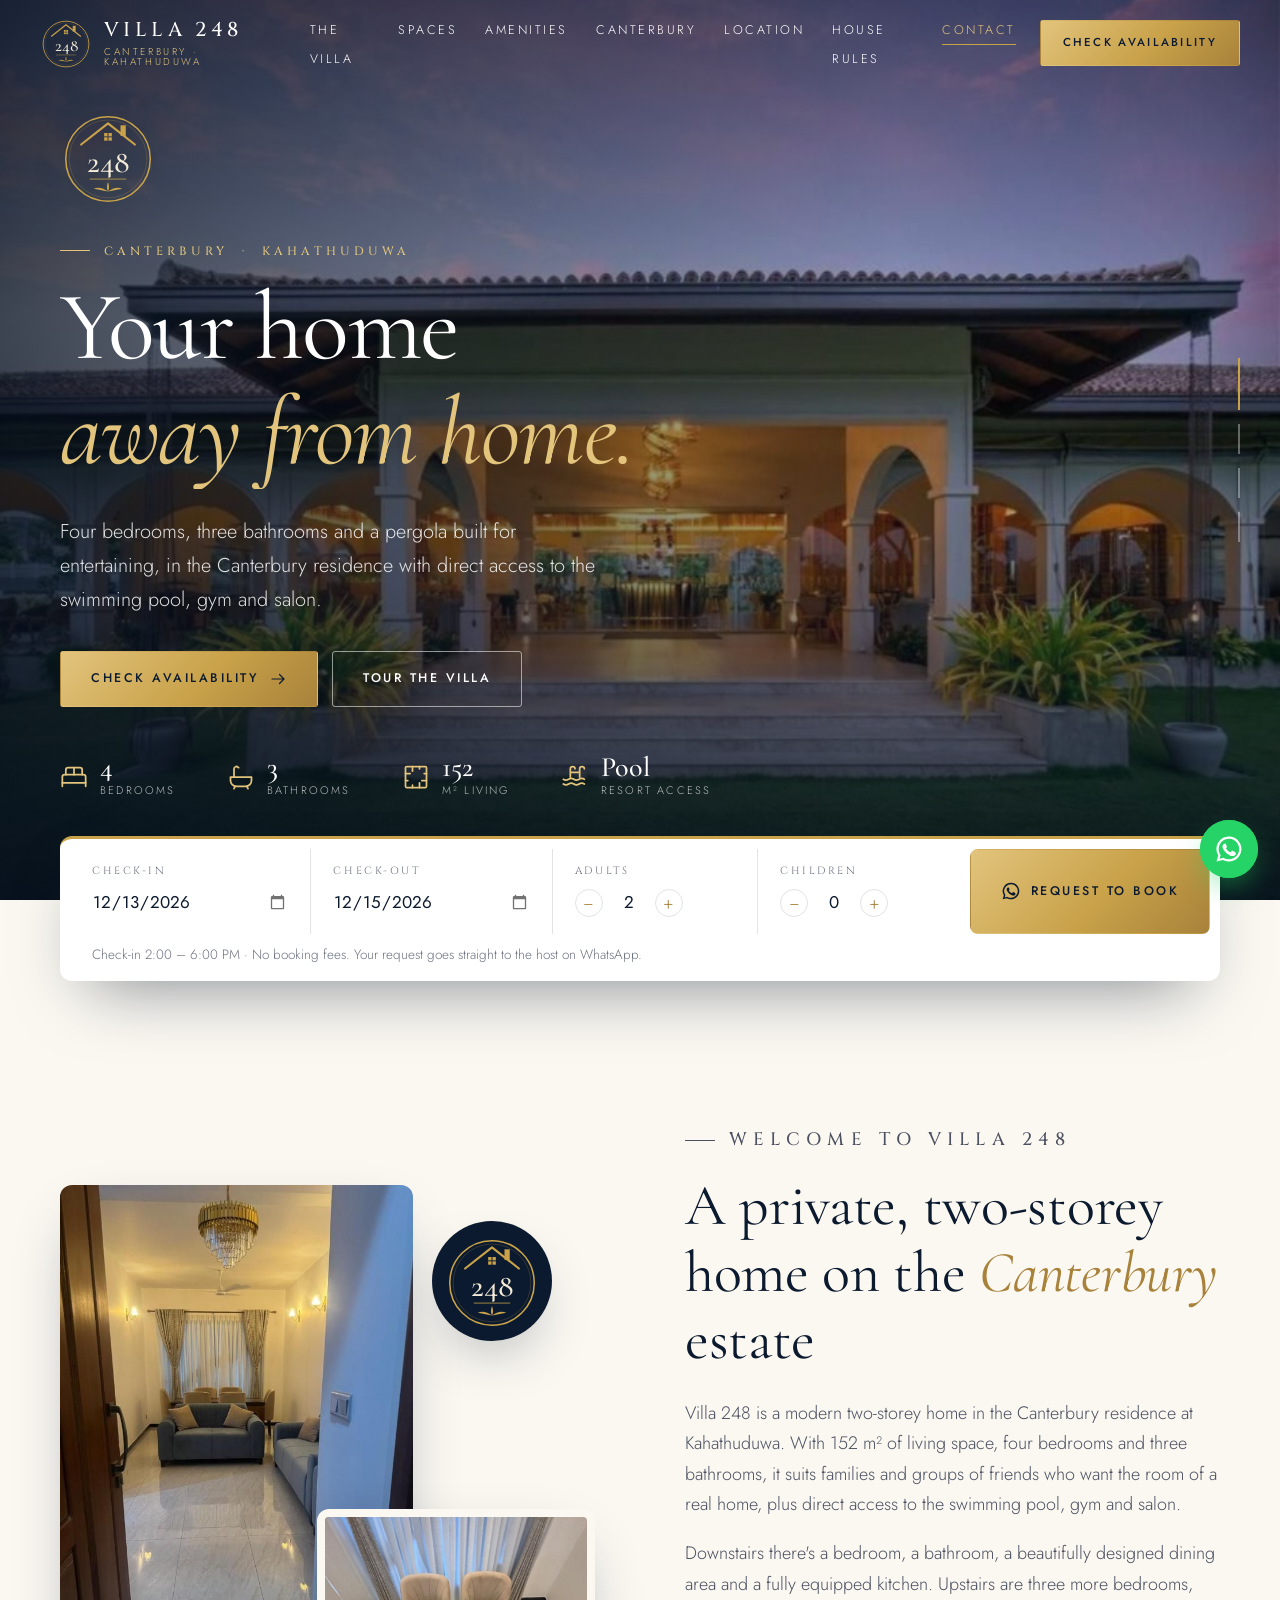
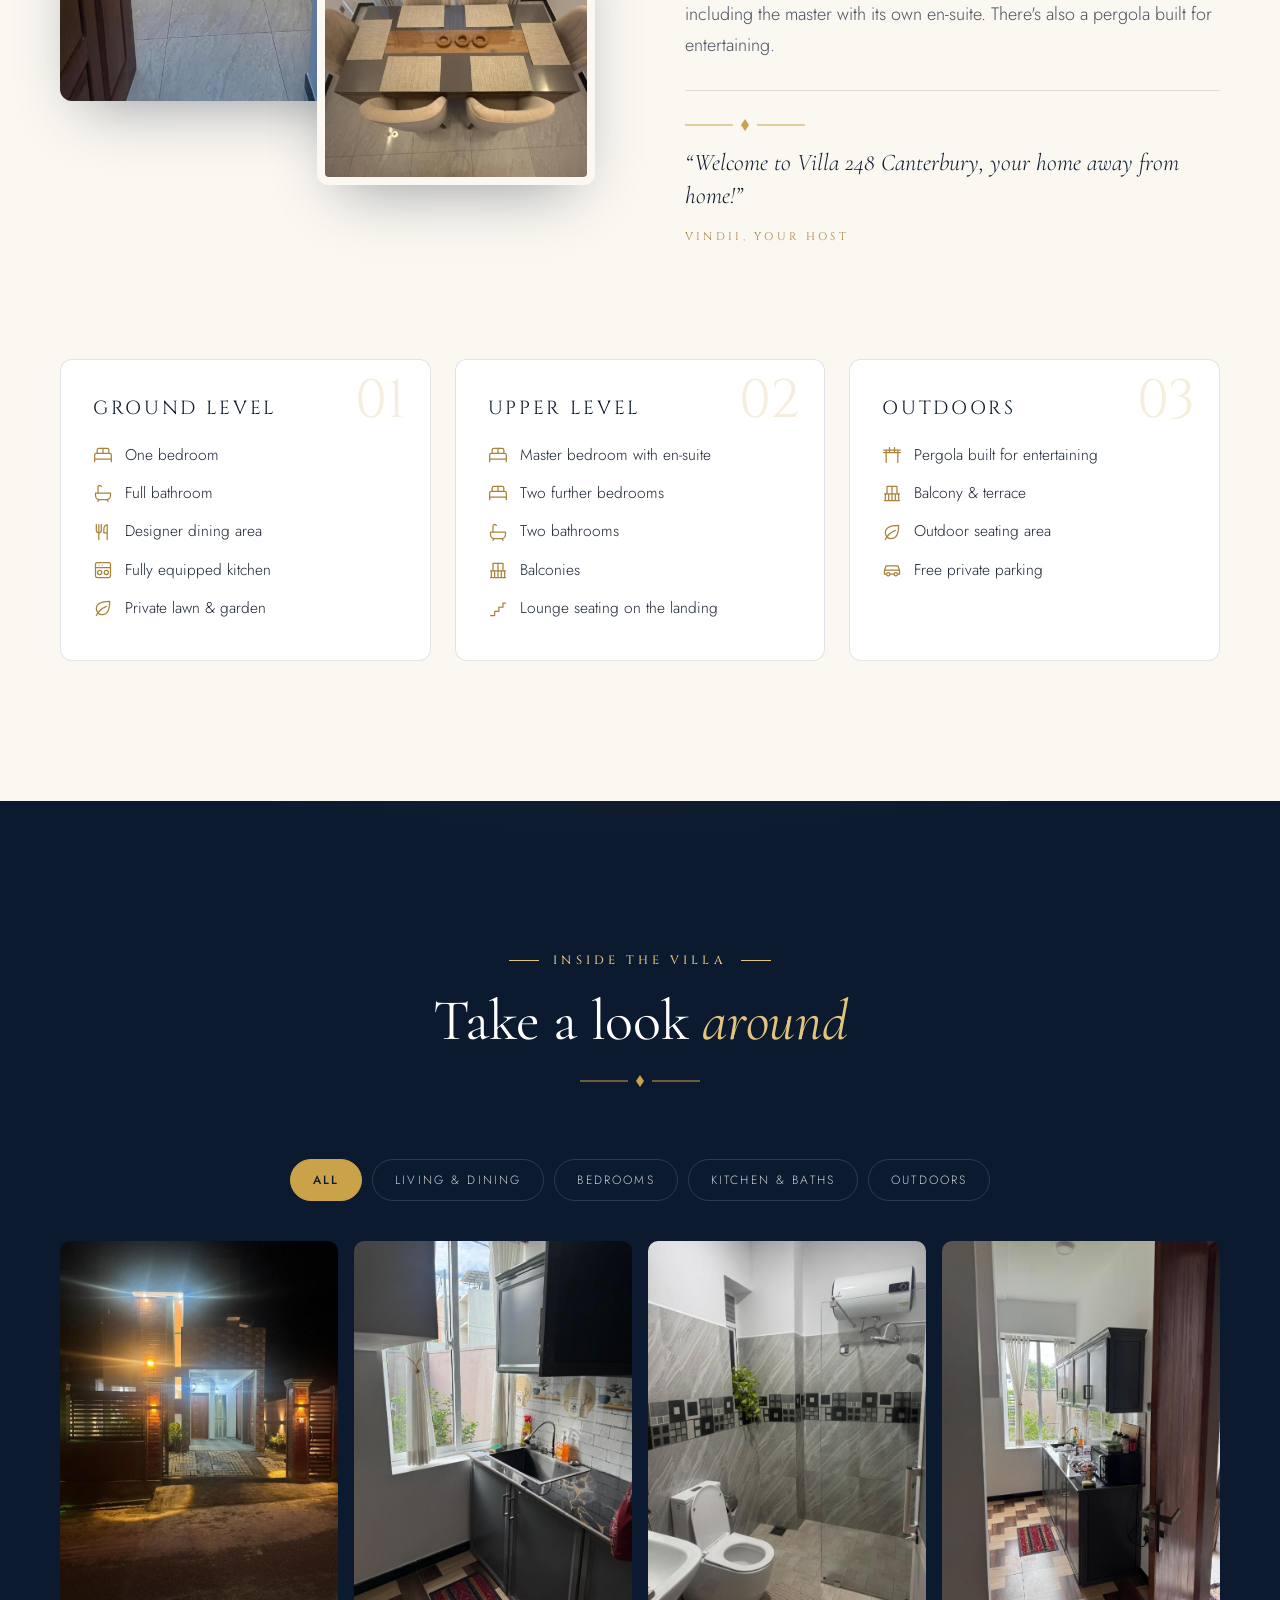
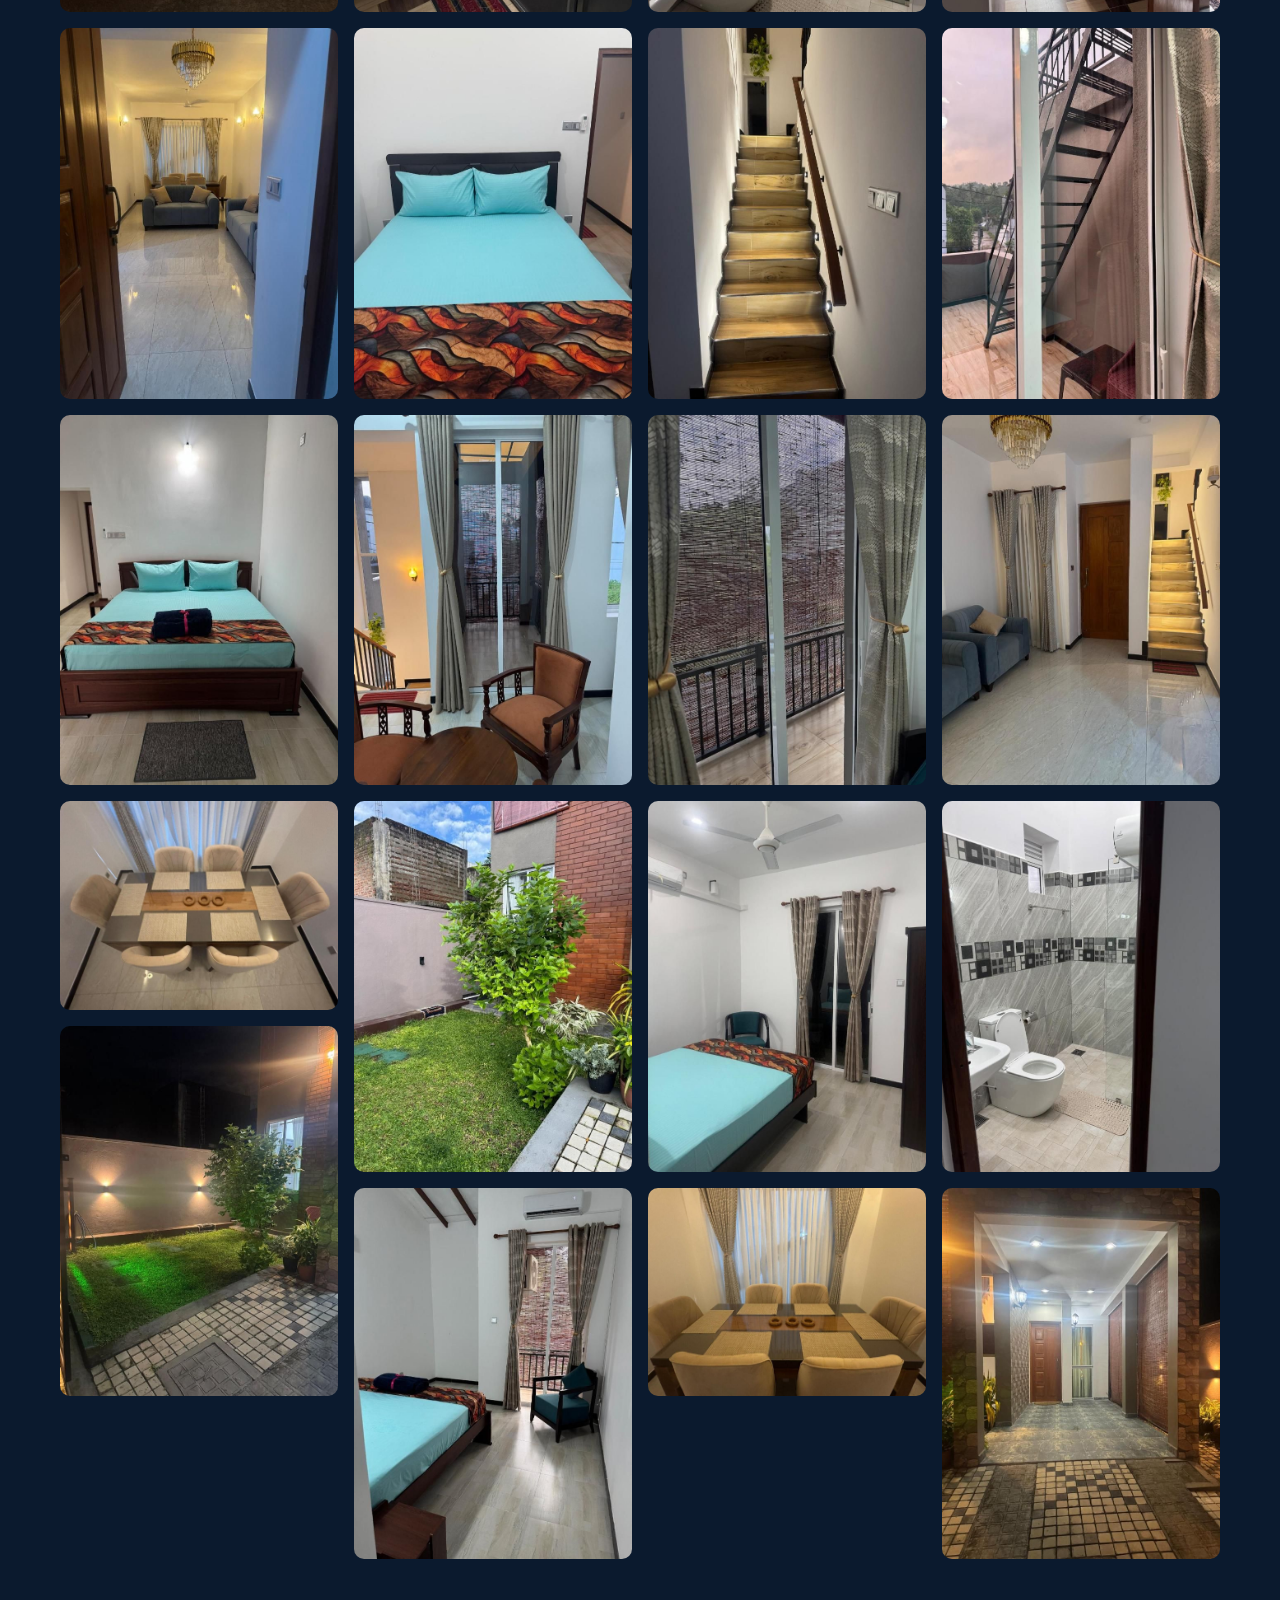
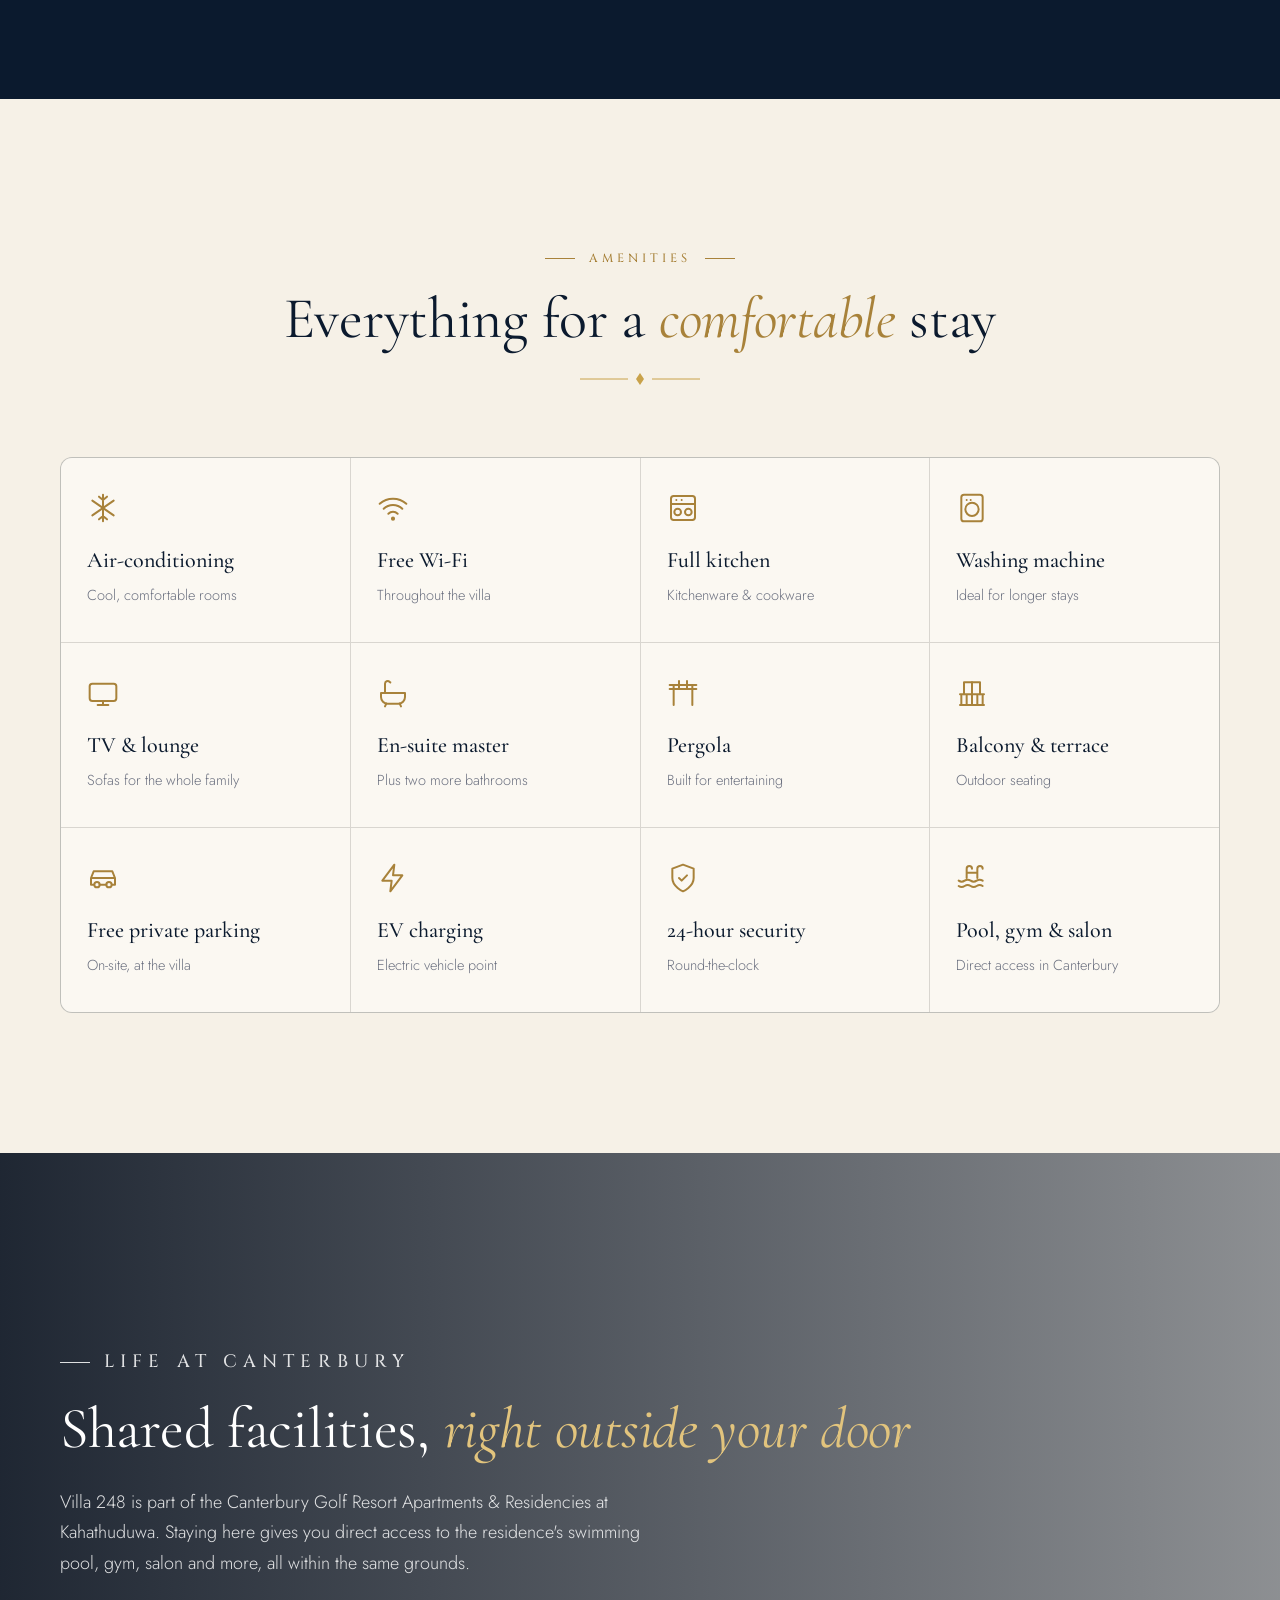
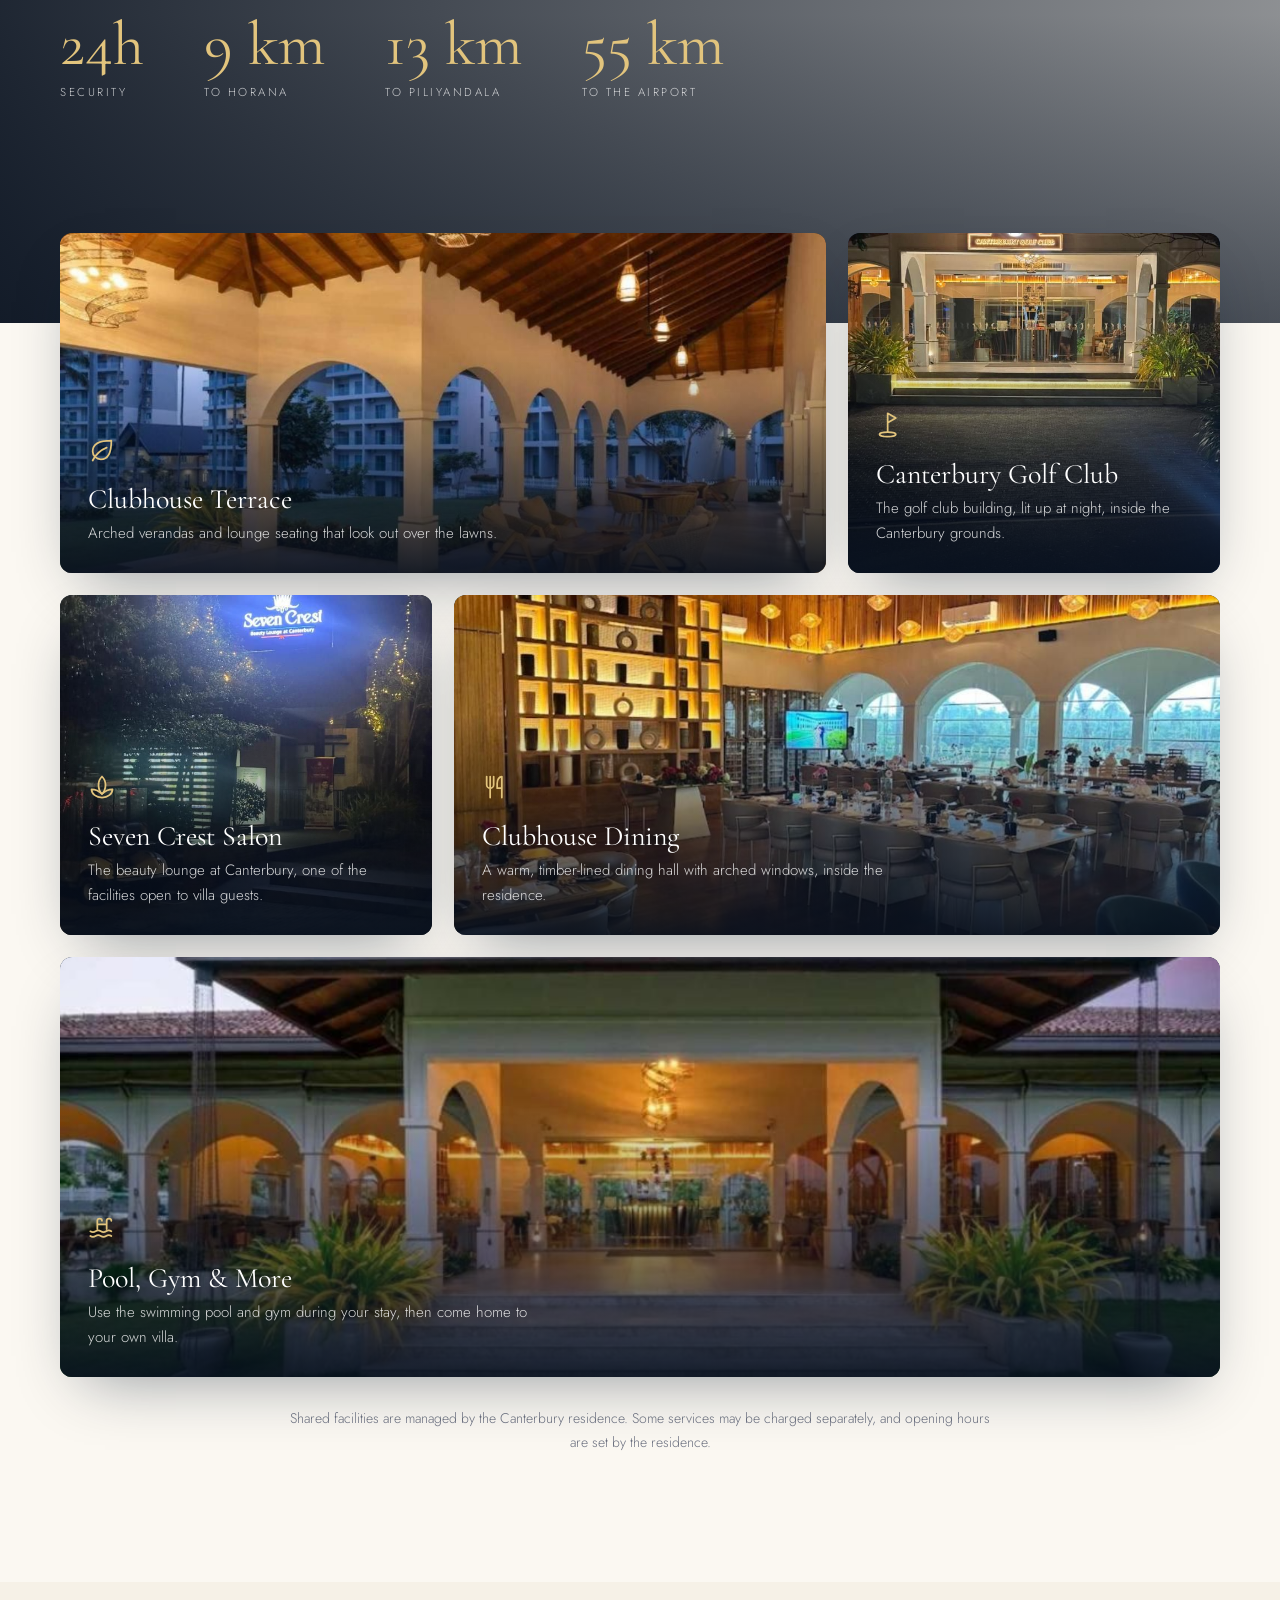
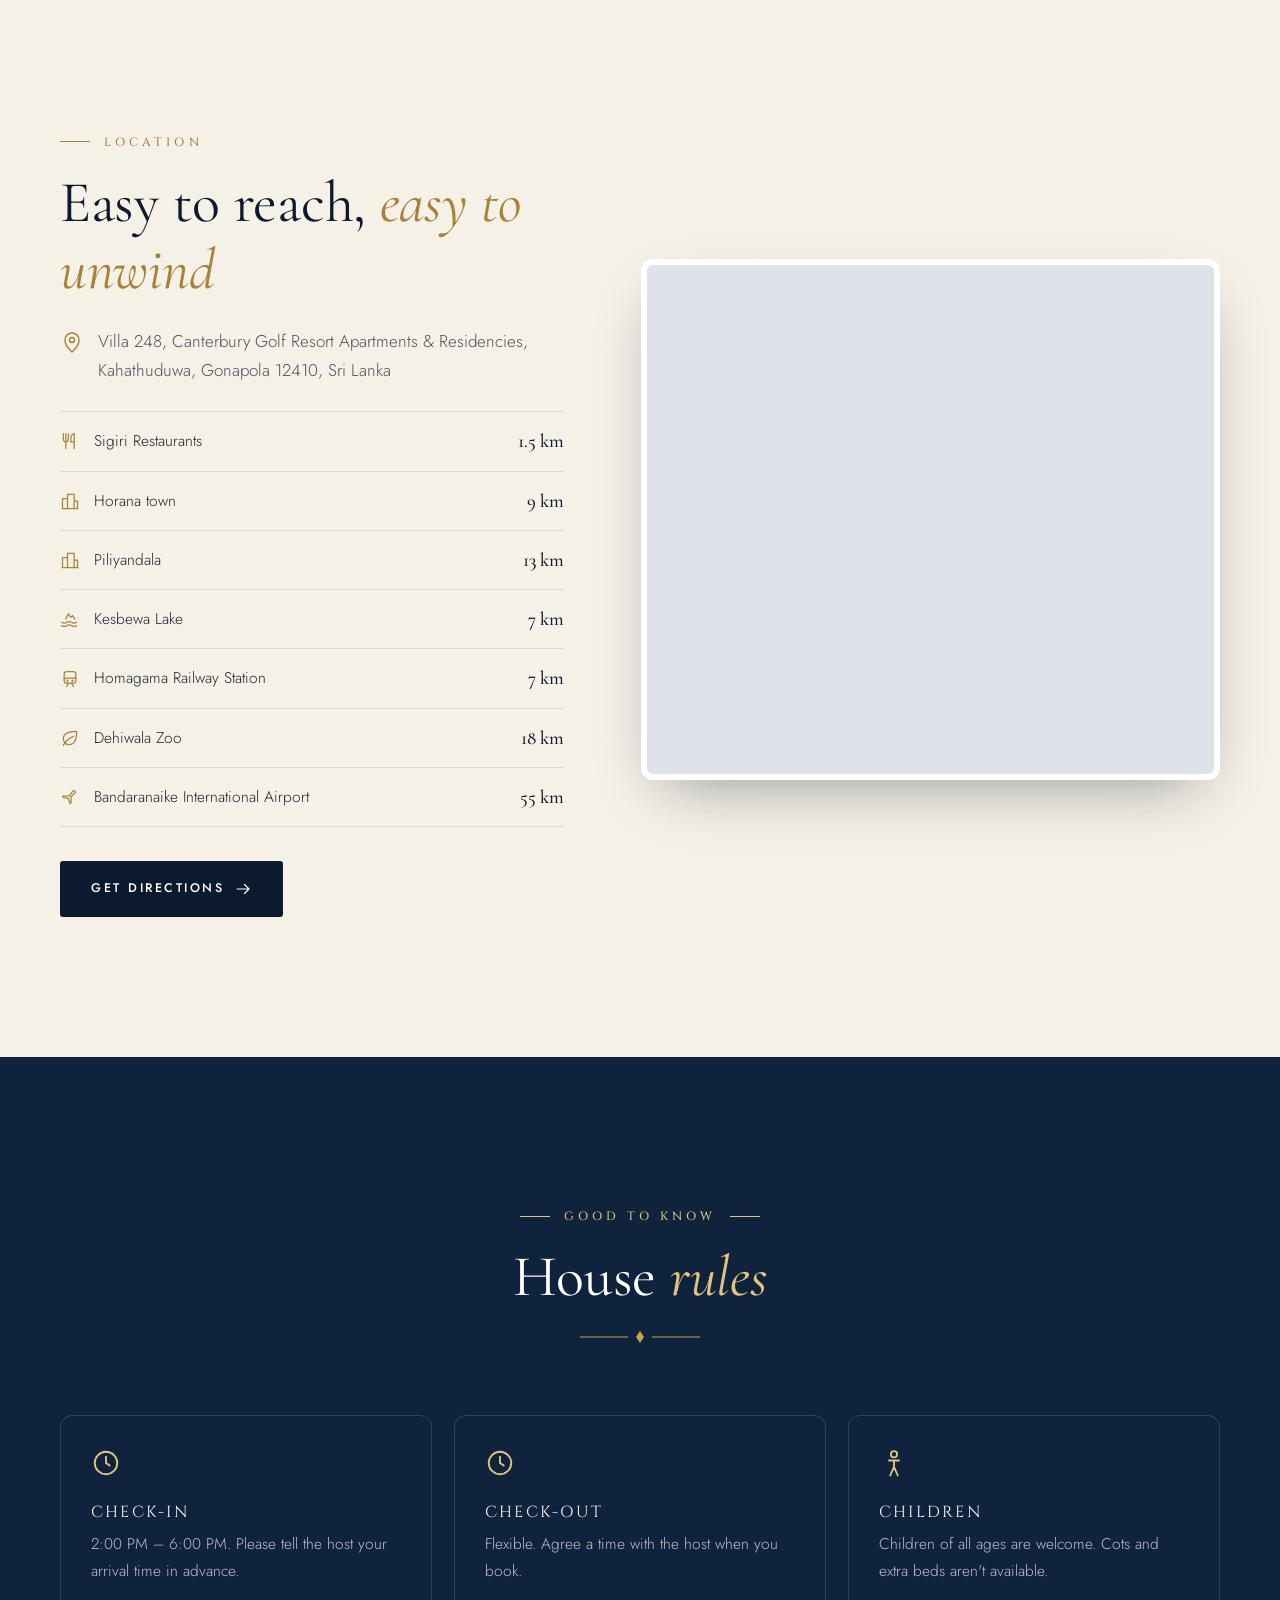
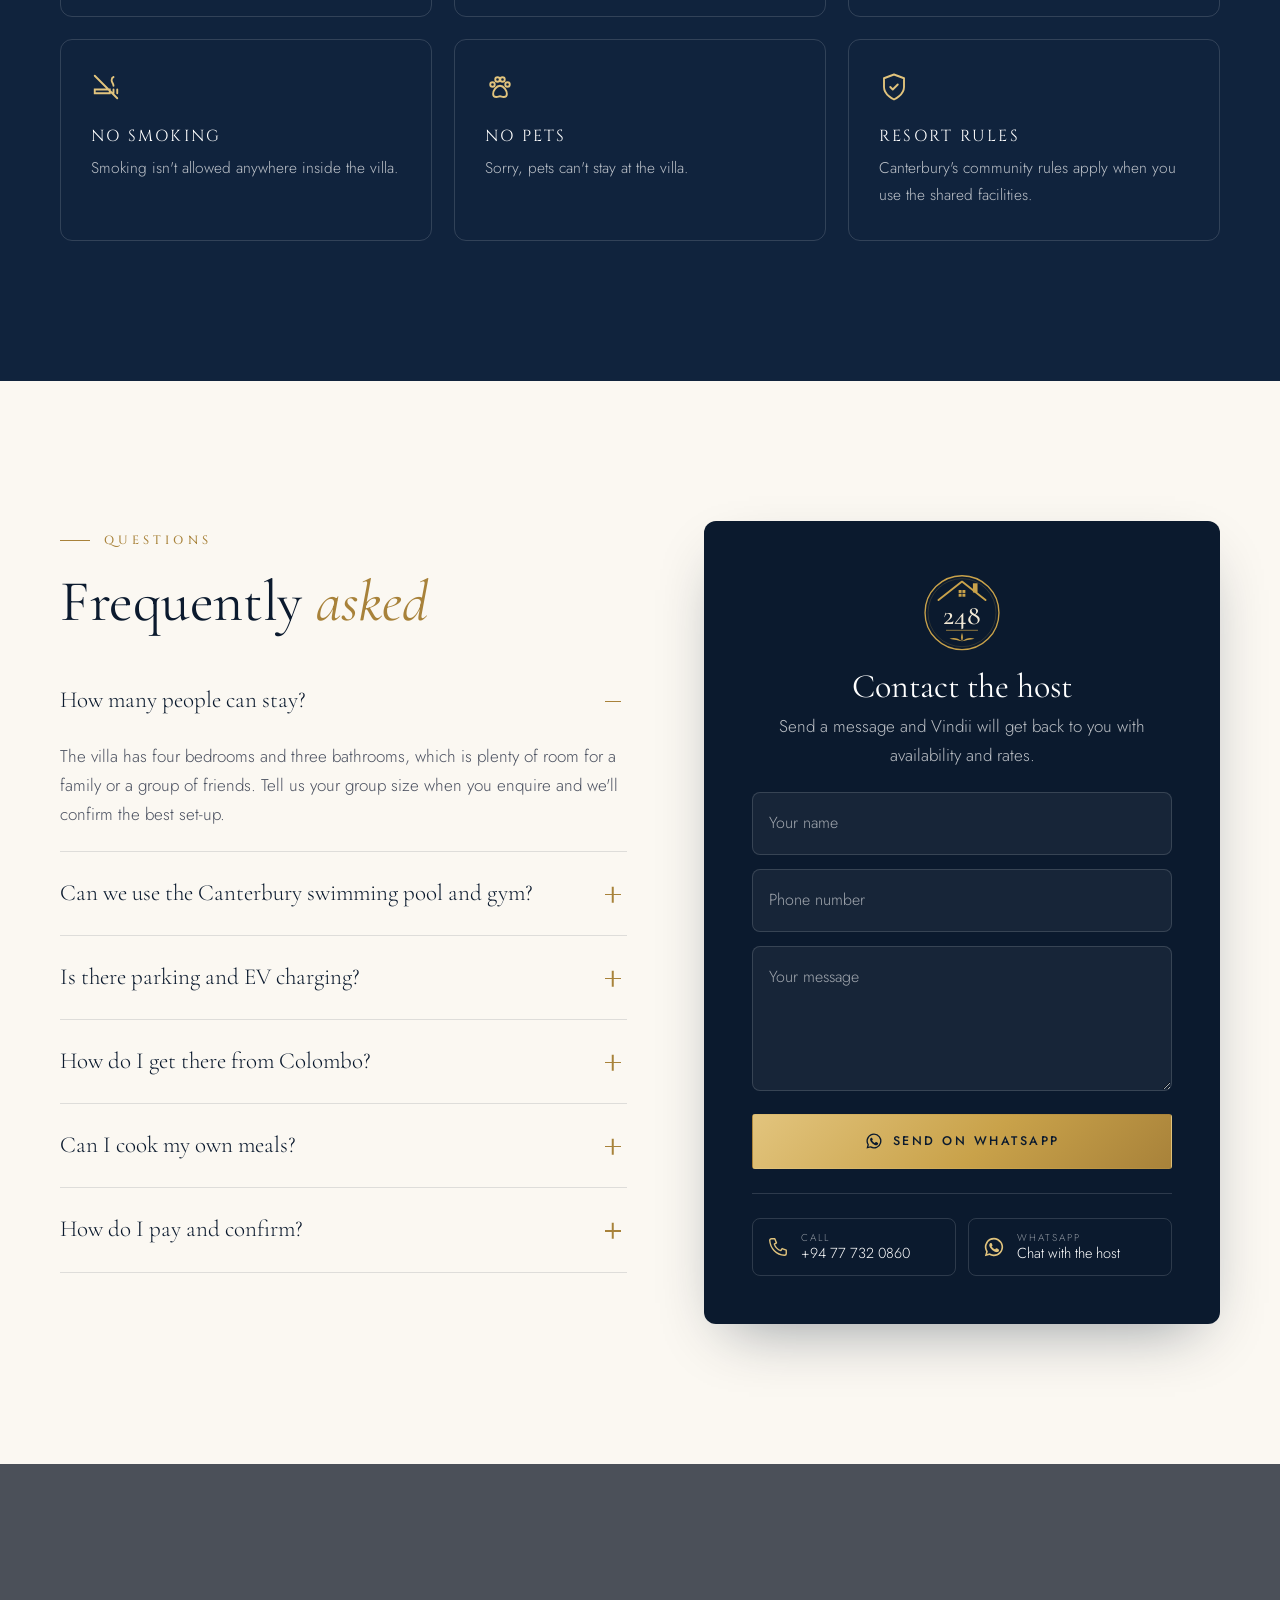
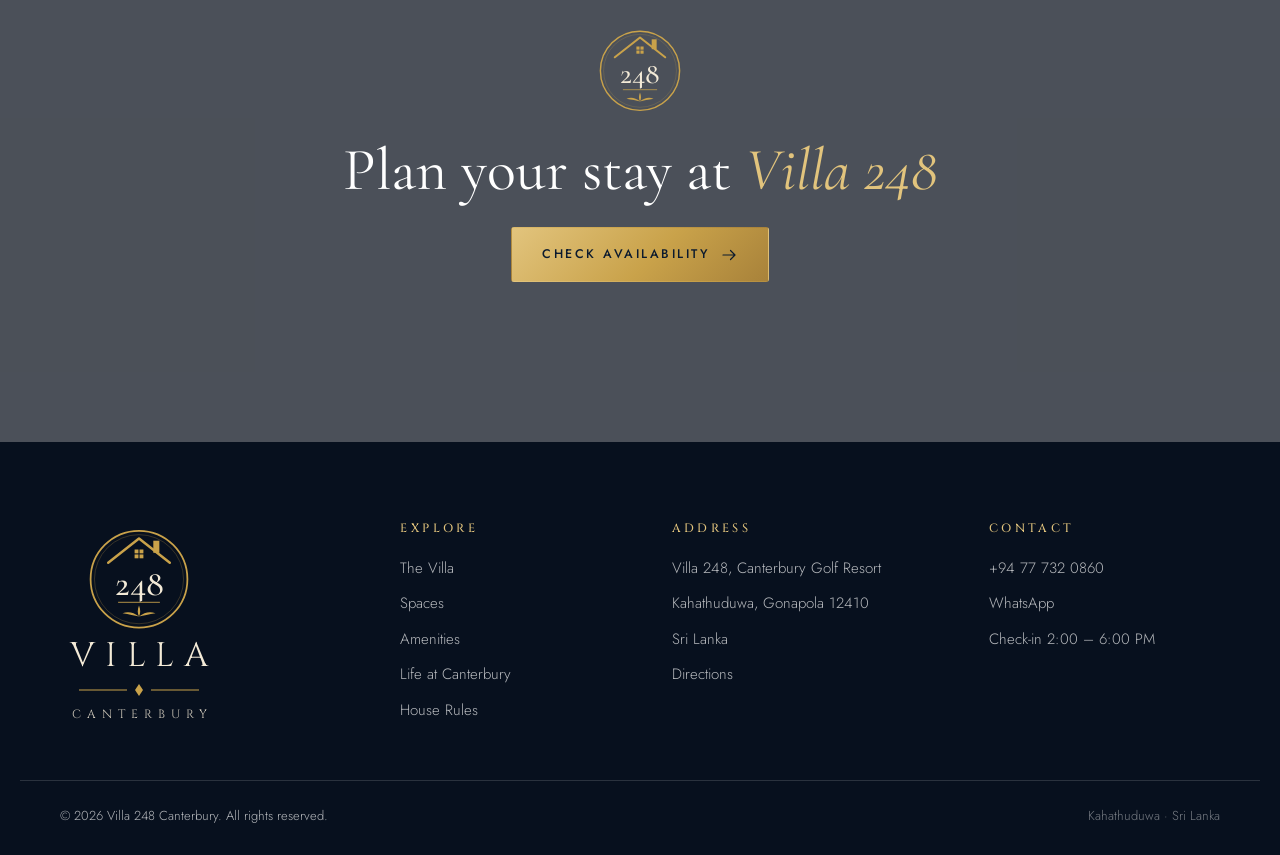
==== commit 12064c7f: "Use only Booking.com photos and details; Kahathuduwa spelling Co-Authored-By: Claude Opus 5.5 <norep" ====
--- a/index.html
+++ b/index.html
@@ -3,13 +3,13 @@
 <head>
   <meta charset="UTF-8">
   <meta name="viewport" content="width=device-width, initial-scale=1">
-  <title>Villa 248 Canterbury | Four-Bedroom Holiday Home in Kahatuduwa, Sri Lanka</title>
-  <meta name="description" content="Villa 248 Canterbury: a spacious four-bedroom, three-bathroom holiday home inside the Canterbury Golf Resort, Kahatuduwa. Resort pool and gym access, rooftop pergola, garden and free parking, close to the Southern Expressway.">
-  <meta name="keywords" content="Villa 248 Canterbury, Canterbury Golf Resort villa, Kahatuduwa holiday home, Kahathuduwa villa, Gonapola villa rental, Piliyandala villa, Horana holiday home Sri Lanka">
+  <title>Villa 248 Canterbury | Four-Bedroom Holiday Home in Kahathuduwa, Sri Lanka</title>
+  <meta name="description" content="Villa 248 Canterbury: a spacious four-bedroom, three-bathroom holiday home in the Canterbury residence, Kahathuduwa. Direct access to the swimming pool, gym and salon, plus a pergola, garden, free parking and EV charging.">
+  <meta name="keywords" content="Villa 248 Canterbury, Canterbury Golf Resort villa, Kahathuduwa holiday home, Kahathuduwa villa, Gonapola villa rental, Piliyandala villa, Horana holiday home Sri Lanka">
   <meta name="theme-color" content="#0b1a2e">
   <meta property="og:type" content="website">
-  <meta property="og:title" content="Villa 248 Canterbury — Your home away from home in Kahatuduwa">
-  <meta property="og:description" content="Four bedrooms, three bathrooms and a rooftop pergola inside the Canterbury Golf Resort, Sri Lanka.">
+  <meta property="og:title" content="Villa 248 Canterbury — Your home away from home in Kahathuduwa">
+  <meta property="og:description" content="Four bedrooms, three bathrooms and a pergola in the Canterbury residence, Kahathuduwa, Sri Lanka.">
   <meta property="og:image" content="assets/images/villa-night.jpg">
   <link rel="icon" type="image/svg+xml" href="assets/images/favicon.svg">
   <link rel="preconnect" href="https://fonts.googleapis.com">
@@ -21,13 +21,13 @@
     "@context": "https://schema.org",
     "@type": "VacationRental",
     "name": "Villa 248 Canterbury",
-    "description": "Four-bedroom, three-bathroom holiday home inside the Canterbury Golf Resort, Kahatuduwa, Sri Lanka.",
+    "description": "Four-bedroom, three-bathroom holiday home in the Canterbury residence, Kahathuduwa, Sri Lanka.",
     "image": "assets/images/villa-night.jpg",
     "telephone": "+94777320860",
     "address": {
       "@type": "PostalAddress",
       "streetAddress": "Villa 248, Canterbury Golf Resort Apartments & Residencies",
-      "addressLocality": "Gonapola, Kahatuduwa",
+      "addressLocality": "Gonapola, Kahathuduwa",
       "postalCode": "12410",
       "addressCountry": "LK"
     },
@@ -110,7 +110,7 @@
         <svg class="brand__mark"><use href="#mark"/></svg>
         <span class="brand__text">
           <span class="brand__name">VILLA 248</span>
-          <span class="brand__sub">Canterbury · Kahatuduwa</span>
+          <span class="brand__sub">Canterbury · Kahathuduwa</span>
         </span>
       </a>
       <nav class="nav" id="nav" aria-label="Main">
@@ -139,22 +139,22 @@
     <!-- Hero -->
     <section class="hero" id="home">
       <div class="hero__slides">
-        <div class="hero__slide is-active" style="background-image:url('assets/images/estate-aerial.jpg')"></div>
+        <div class="hero__slide is-active" style="background-image:url('assets/images/clubhouse-sunset.jpg')"></div>
         <div class="hero__slide" style="background-image:url('assets/images/villa-night.jpg')"></div>
-        <div class="hero__slide" style="background-image:url('assets/images/estate-pool.jpg')"></div>
         <div class="hero__slide" style="background-image:url('assets/images/living-room.jpg')"></div>
+        <div class="hero__slide" style="background-image:url('assets/images/garden-night.jpg')"></div>
       </div>
       <div class="hero__shade"></div>
       <div class="hero__content container">
         <div class="hero__badge">
           <svg class="hero__badge-mark"><use href="#mark"/></svg>
         </div>
-        <p class="eyebrow eyebrow--gold hero__eyebrow">Canterbury Golf Resort &nbsp;·&nbsp; Kahatuduwa</p>
+        <p class="eyebrow eyebrow--gold hero__eyebrow">Canterbury &nbsp;·&nbsp; Kahathuduwa</p>
         <h1 class="hero__title">
           <span class="line"><span>Your home</span></span>
           <span class="line"><span><em>away from home.</em></span></span>
         </h1>
-        <p class="hero__lead">Four bedrooms, three bathrooms and a rooftop pergola, set inside Sri Lanka's first golf resort community.</p>
+        <p class="hero__lead">Four bedrooms, three bathrooms and a pergola built for entertaining, in the Canterbury residence with direct access to the swimming pool, gym and salon.</p>
         <div class="hero__ctas">
           <a href="#booking" class="btn btn--gold">Check Availability <svg><use href="#i-arrow"/></svg></a>
           <a href="#spaces" class="btn btn--ghost">Tour the Villa</a>
@@ -217,8 +217,8 @@
         <div class="welcome__text reveal reveal--right">
           <p class="eyebrow">Welcome to Villa 248</p>
           <h2 class="title">A private, two-storey home on the <em>Canterbury</em> estate</h2>
-          <p>Villa 248 is a modern townhouse-style villa in Canterbury, the 55-acre golf resort community at Kahatuduwa. It suits families and groups of friends who want the space of a real home, with resort facilities just a short walk away.</p>
-          <p>Downstairs there's a bedroom, a bathroom, a beautifully set dining area and a fully equipped kitchen. Upstairs are three more bedrooms, including the master with its own en-suite. Above it all, a rooftop pergola is made for evenings outdoors.</p>
+          <p>Villa 248 is a modern two-storey home in the Canterbury residence at Kahathuduwa. With 152 m² of living space, four bedrooms and three bathrooms, it suits families and groups of friends who want the room of a real home, plus direct access to the swimming pool, gym and salon.</p>
+          <p>Downstairs there's a bedroom, a bathroom, a beautifully designed dining area and a fully equipped kitchen. Upstairs are three more bedrooms, including the master with its own en-suite. There's also a pergola built for entertaining.</p>
           <div class="sign">
             <svg class="flourish"><use href="#i-flourish"/></svg>
             <p>“Welcome to Villa 248 Canterbury, your home away from home!”</p>
@@ -252,11 +252,12 @@
         </article>
         <article class="floor reveal">
           <span class="floor__num">03</span>
-          <h3>Rooftop</h3>
+          <h3>Outdoors</h3>
           <ul>
             <li><svg><use href="#i-pergola"/></svg>Pergola built for entertaining</li>
-            <li><svg><use href="#i-leaf"/></svg>Open-air terrace</li>
-            <li><svg><use href="#i-clock"/></svg>Sunset and evening views</li>
+            <li><svg><use href="#i-balcony"/></svg>Balcony &amp; terrace</li>
+            <li><svg><use href="#i-leaf"/></svg>Outdoor seating area</li>
+            <li><svg><use href="#i-car"/></svg>Free private parking</li>
           </ul>
         </article>
       </div>
@@ -294,7 +295,7 @@
           <figure class="g-item" data-cat="bedrooms"><img src="assets/images/bedroom-4.jpg" alt="Bedroom with ceiling fan and armchair" loading="lazy"><figcaption>Bedroom four</figcaption></figure>
           <figure class="g-item" data-cat="living"><img src="assets/images/dining-2.jpg" alt="Dining table with sheer curtains behind" loading="lazy"><figcaption>Dining detail</figcaption></figure>
           <figure class="g-item" data-cat="kitchen"><img src="assets/images/kitchen-2.jpg" alt="Kitchen cabinets and patterned tile floor" loading="lazy"><figcaption>Kitchen</figcaption></figure>
-          <figure class="g-item" data-cat="outdoor"><img src="assets/images/rooftop-stairs.jpg" alt="Spiral stairs leading up to the rooftop at sunset" loading="lazy"><figcaption>Up to the rooftop</figcaption></figure>
+          <figure class="g-item" data-cat="outdoor"><img src="assets/images/rooftop-stairs.jpg" alt="Outdoor spiral staircase at sunset" loading="lazy"><figcaption>Outdoor staircase</figcaption></figure>
           <figure class="g-item" data-cat="living"><img src="assets/images/living-stairs.jpg" alt="Living area with lit staircase and sofas" loading="lazy"><figcaption>Living &amp; stairs</figcaption></figure>
           <figure class="g-item" data-cat="kitchen"><img src="assets/images/bathroom-2.jpg" alt="Bathroom with patterned tile band" loading="lazy"><figcaption>Bathroom</figcaption></figure>
           <figure class="g-item" data-cat="outdoor"><img src="assets/images/entrance.jpg" alt="Lit entrance walkway at night" loading="lazy"><figcaption>Entrance</figcaption></figure>
@@ -313,76 +314,72 @@
         <ul class="amen-grid">
           <li class="reveal"><svg><use href="#i-snow"/></svg><strong>Air-conditioning</strong><span>Cool, comfortable rooms</span></li>
           <li class="reveal"><svg><use href="#i-wifi"/></svg><strong>Free Wi-Fi</strong><span>Throughout the villa</span></li>
-          <li class="reveal"><svg><use href="#i-kitchen"/></svg><strong>Full kitchen</strong><span>Cooker, cookware &amp; utensils</span></li>
+          <li class="reveal"><svg><use href="#i-kitchen"/></svg><strong>Full kitchen</strong><span>Kitchenware &amp; cookware</span></li>
           <li class="reveal"><svg><use href="#i-wash"/></svg><strong>Washing machine</strong><span>Ideal for longer stays</span></li>
           <li class="reveal"><svg><use href="#i-tv"/></svg><strong>TV &amp; lounge</strong><span>Sofas for the whole family</span></li>
           <li class="reveal"><svg><use href="#i-bath"/></svg><strong>En-suite master</strong><span>Plus two more bathrooms</span></li>
-          <li class="reveal"><svg><use href="#i-pergola"/></svg><strong>Rooftop pergola</strong><span>Built for entertaining</span></li>
+          <li class="reveal"><svg><use href="#i-pergola"/></svg><strong>Pergola</strong><span>Built for entertaining</span></li>
           <li class="reveal"><svg><use href="#i-balcony"/></svg><strong>Balcony &amp; terrace</strong><span>Outdoor seating</span></li>
           <li class="reveal"><svg><use href="#i-car"/></svg><strong>Free private parking</strong><span>On-site, at the villa</span></li>
           <li class="reveal"><svg><use href="#i-bolt"/></svg><strong>EV charging</strong><span>Electric vehicle point</span></li>
-          <li class="reveal"><svg><use href="#i-shield"/></svg><strong>24-hour security</strong><span>Gated resort community</span></li>
-          <li class="reveal"><svg><use href="#i-pool"/></svg><strong>Pool &amp; gym access</strong><span>Canterbury resident facilities</span></li>
+          <li class="reveal"><svg><use href="#i-shield"/></svg><strong>24-hour security</strong><span>Round-the-clock</span></li>
+          <li class="reveal"><svg><use href="#i-pool"/></svg><strong>Pool, gym &amp; salon</strong><span>Direct access in Canterbury</span></li>
         </ul>
       </div>
     </section>
 
     <!-- Estate -->
     <section class="estate" id="estate">
-      <div class="estate__hero" style="background-image:url('assets/images/estate-aerial.jpg')">
+      <div class="estate__hero" style="background-image:url('assets/images/clubhouse-sunset.jpg')">
         <div class="estate__shade"></div>
         <div class="container estate__intro reveal">
-          <p class="eyebrow eyebrow--gold">The Canterbury Estate</p>
-          <h2 class="title title--light">Resort living, <em>right outside your door</em></h2>
-          <p>Villa 248 sits inside Canterbury Golf Resort Apartments &amp; Residencies, a 55-acre community built by Home Lands around Sri Lanka's first day-and-night golf course. Guests at the villa can walk straight to the swimming pool, gym and salon.</p>
+          <p class="eyebrow eyebrow--gold">Life at Canterbury</p>
+          <h2 class="title title--light">Shared facilities, <em>right outside your door</em></h2>
+          <p>Villa 248 is part of the Canterbury Golf Resort Apartments &amp; Residencies at Kahathuduwa. Staying here gives you direct access to the residence's swimming pool, gym, salon and more, all within the same grounds.</p>
           <div class="estate__stats">
-            <div><strong>55</strong><span>Acres</span></div>
-            <div><strong>9</strong><span>Hole golf course</span></div>
-            <div><strong>4</strong><span>Swimming pools</span></div>
-            <div><strong>50+</strong><span>Amenities</span></div>
+            <div><strong>24h</strong><span>Security</span></div>
+            <div><strong>9 km</strong><span>To Horana</span></div>
+            <div><strong>13 km</strong><span>To Piliyandala</span></div>
+            <div><strong>55 km</strong><span>To the airport</span></div>
           </div>
         </div>
       </div>
       <div class="container">
         <div class="estate__grid">
           <article class="e-card e-card--wide reveal">
-            <img src="assets/images/estate-pool.jpg" alt="Canterbury resort swimming pool with umbrellas and loungers at sunset" loading="lazy">
-            <div class="e-card__body"><svg><use href="#i-pool"/></svg><h3>Swimming Pools</h3><p>Sun loungers, umbrellas and long views across the paddy fields.</p></div>
+            <img src="assets/images/clubhouse-terrace.jpg" alt="Canterbury clubhouse terrace with arches and lounge chairs" loading="lazy">
+            <div class="e-card__body"><svg><use href="#i-leaf"/></svg><h3>Clubhouse Terrace</h3><p>Arched verandas and lounge seating that look out over the lawns.</p></div>
           </article>
           <article class="e-card reveal">
-            <img src="assets/images/golf-club-night.jpg" alt="Canterbury Golf Club entrance at night" loading="lazy">
-            <div class="e-card__body"><svg><use href="#i-golf"/></svg><h3>Day &amp; Night Golf</h3><p>Sri Lanka's first floodlit 9-hole course, with the clubhouse beside it.</p></div>
-          </article>
-          <article class="e-card reveal">
-            <img src="assets/images/estate-restaurant.jpg" alt="Clubhouse restaurant and bar with wooden ceiling" loading="lazy">
-            <div class="e-card__body"><svg><use href="#i-dine"/></svg><h3>Restaurant &amp; Pub</h3><p>Dinner, drinks and the big match in the clubhouse.</p></div>
-          </article>
-          <article class="e-card reveal">
-            <img src="assets/images/estate-garden.jpg" alt="Clubhouse garden lounge with wicker chairs" loading="lazy">
-            <div class="e-card__body"><svg><use href="#i-cup"/></svg><h3>Café &amp; Gardens</h3><p>Coffee, snacks and shady garden gazebos.</p></div>
+            <img src="assets/images/golf-club-night.jpg" alt="Canterbury Golf Club entrance lit up at night" loading="lazy">
+            <div class="e-card__body"><svg><use href="#i-golf"/></svg><h3>Canterbury Golf Club</h3><p>The golf club building, lit up at night, inside the Canterbury grounds.</p></div>
           </article>
           <article class="e-card reveal">
             <img src="assets/images/beauty-lounge.jpg" alt="Seven Crest beauty lounge at Canterbury, lit at night" loading="lazy">
-            <div class="e-card__body"><svg><use href="#i-spa"/></svg><h3>Salon &amp; Gym</h3><p>The Seven Crest beauty lounge and a fully equipped gym, both on the estate.</p></div>
+            <div class="e-card__body"><svg><use href="#i-spa"/></svg><h3>Seven Crest Salon</h3><p>The beauty lounge at Canterbury, one of the facilities open to villa guests.</p></div>
+          </article>
+          <article class="e-card e-card--wide reveal">
+            <img src="assets/images/clubhouse-dining.jpg" alt="Timber-ceilinged dining hall with tables and arched windows" loading="lazy">
+            <div class="e-card__body"><svg><use href="#i-dine"/></svg><h3>Clubhouse Dining</h3><p>A warm, timber-lined dining hall with arched windows, inside the residence.</p></div>
           </article>
           <article class="e-card e-card--full reveal">
             <img src="assets/images/clubhouse-sunset.jpg" alt="Canterbury clubhouse with arches and lawn at sunset" loading="lazy">
-            <div class="e-card__body"><svg><use href="#i-leaf"/></svg><h3>Clubhouse at Sunset</h3><p>Victorian-style arches, wide lawns and coconut palms all around the estate.</p></div>
+            <div class="e-card__body"><svg><use href="#i-pool"/></svg><h3>Pool, Gym &amp; More</h3><p>Use the swimming pool and gym during your stay, then come home to your own villa.</p></div>
           </article>
         </div>
-        <p class="estate__note">Resort facilities are run by Canterbury Golf Resort. Some, such as golf, dining and salon services, are charged separately, and opening hours are set by the resort.</p>
-      </div>
-    </section>
-
-    <!-- Location -->
+        <p class="estate__note">Shared facilities are managed by the Canterbury residence. Some services may be charged separately, and opening hours are set by the residence.</p>
+      </div>
+    </section>
+
+<!-- Location -->
     <section class="section location" id="location">
       <div class="container location__grid">
         <div class="location__info reveal">
           <p class="eyebrow">Location</p>
-          <h2 class="title">Close to the expressway, <em>far from the noise</em></h2>
-          <p class="location__addr"><svg><use href="#i-pin"/></svg><span>Villa 248, Canterbury Golf Resort Apartments &amp; Residencies,<br>Kahatuduwa, Gonapola 12410, Sri Lanka</span></p>
+          <h2 class="title">Easy to reach, <em>easy to unwind</em></h2>
+          <p class="location__addr"><svg><use href="#i-pin"/></svg><span>Villa 248, Canterbury Golf Resort Apartments &amp; Residencies,<br>Kahathuduwa, Gonapola 12410, Sri Lanka</span></p>
           <ul class="dist">
-            <li><svg><use href="#i-road"/></svg><span>Kahathuduwa interchange (E01 Southern Expressway)</span><b>Minutes</b></li>
+            <li><svg><use href="#i-dine"/></svg><span>Sigiri Restaurants</span><b>1.5 km</b></li>
             <li><svg><use href="#i-city"/></svg><span>Horana town</span><b>9 km</b></li>
             <li><svg><use href="#i-city"/></svg><span>Piliyandala</span><b>13 km</b></li>
             <li><svg><use href="#i-lake"/></svg><span>Kesbewa Lake</span><b>7 km</b></li>
@@ -429,7 +426,7 @@
           </details>
           <details class="faq__item">
             <summary>Can we use the Canterbury swimming pool and gym?</summary>
-            <p>Yes. The villa is inside the Canterbury residence, with direct access to the swimming pool, gym and salon. Facility rules and opening hours are set by the resort.</p>
+            <p>Yes. The villa is in the Canterbury residence, which has direct access to the swimming pool, gym, salon and more. Facility rules and opening hours are set by the residence.</p>
           </details>
           <details class="faq__item">
             <summary>Is there parking and EV charging?</summary>
@@ -437,11 +434,11 @@
           </details>
           <details class="faq__item">
             <summary>How do I get there from Colombo?</summary>
-            <p>Take the Southern Expressway (E01) and exit at Kahathuduwa. The Canterbury estate is a short drive from the interchange. Use the “Get Directions” button above to navigate with Google Maps.</p>
+            <p>The villa has easy road links to Horana (9 km), Piliyandala (13 km), Panadura, Galle Road and Colombo. Use the “Get Directions” button above to navigate with Google Maps.</p>
           </details>
           <details class="faq__item">
             <summary>Can I cook my own meals?</summary>
-            <p>Yes. The kitchen is fully equipped with a cooker, cookware and kitchenware. The Canterbury clubhouse restaurant and other local eateries are also nearby.</p>
+            <p>Yes. The kitchen is fully equipped with cookware and kitchenware. If you'd rather eat out, Sigiri Restaurants is about 1.5 km away.</p>
           </details>
           <details class="faq__item">
             <summary>How do I pay and confirm?</summary>
@@ -504,7 +501,7 @@
           <li><a href="#welcome">The Villa</a></li>
           <li><a href="#spaces">Spaces</a></li>
           <li><a href="#amenities">Amenities</a></li>
-          <li><a href="#estate">Canterbury Estate</a></li>
+          <li><a href="#estate">Life at Canterbury</a></li>
           <li><a href="#rules">House Rules</a></li>
         </ul>
       </div>
@@ -512,7 +509,7 @@
         <h5>Address</h5>
         <ul>
           <li>Villa 248, Canterbury Golf Resort</li>
-          <li>Kahatuduwa, Gonapola 12410</li>
+          <li>Kahathuduwa, Gonapola 12410</li>
           <li>Sri Lanka</li>
           <li><a href="#location">Directions</a></li>
         </ul>
@@ -528,7 +525,7 @@
     </div>
     <div class="container footer__bottom">
       <span>© <span id="year">2026</span> Villa 248 Canterbury. All rights reserved.</span>
-      <span class="footer__credit">Estate photography © Canterbury Golf Resort</span>
+      <span class="footer__credit">Kahathuduwa · Sri Lanka</span>
     </div>
   </footer>
 
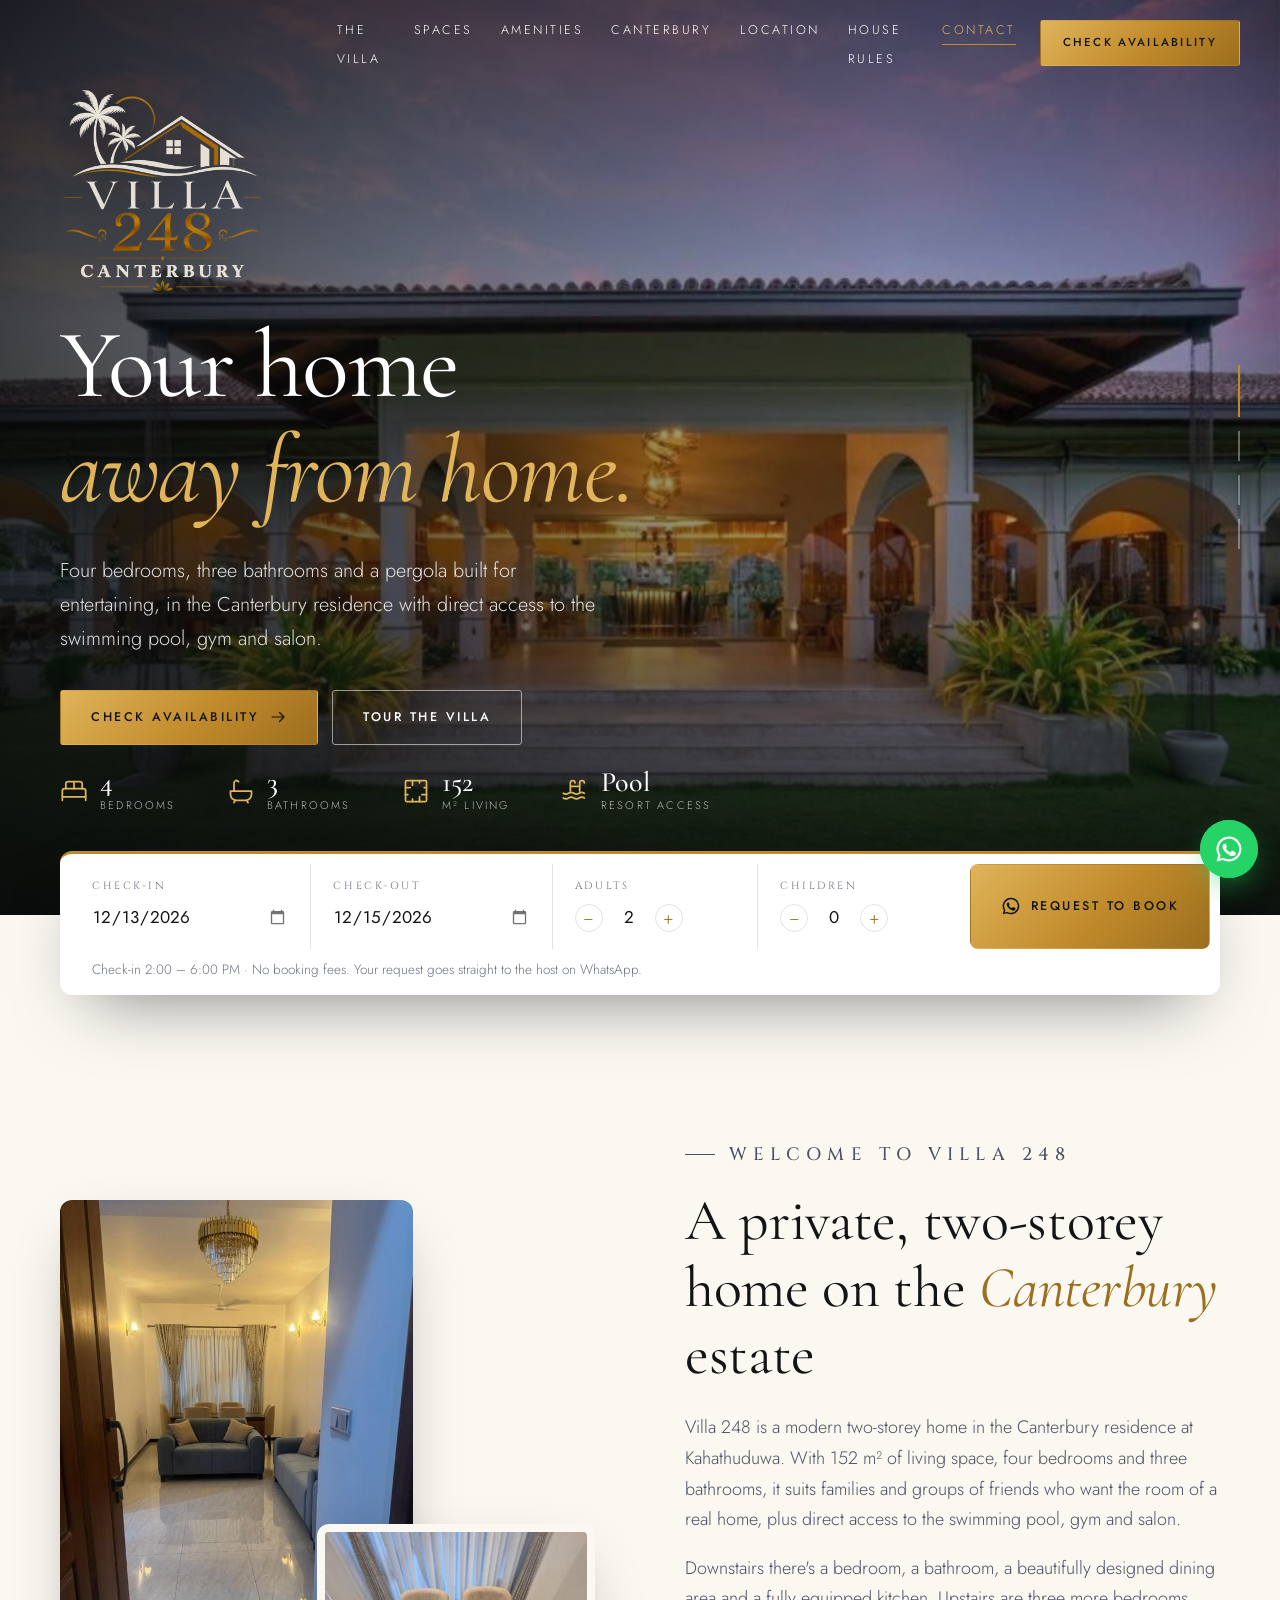
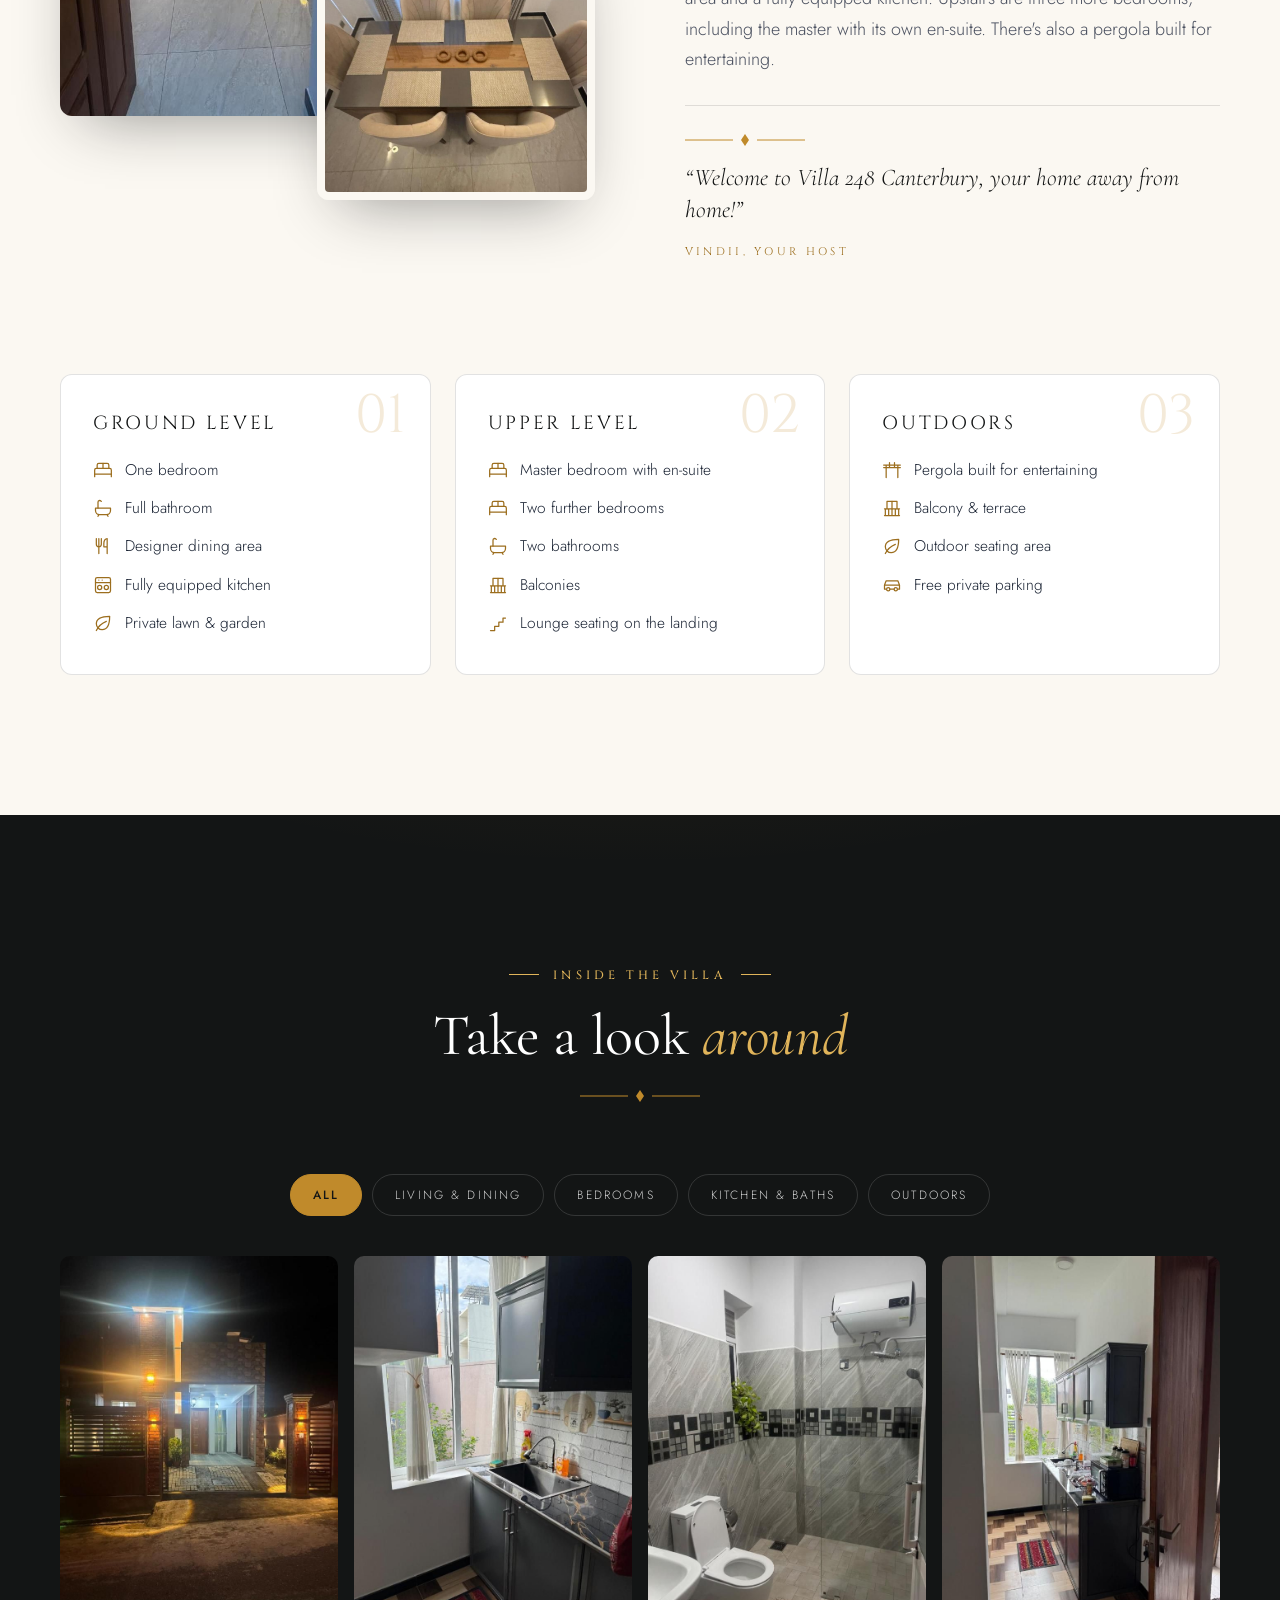
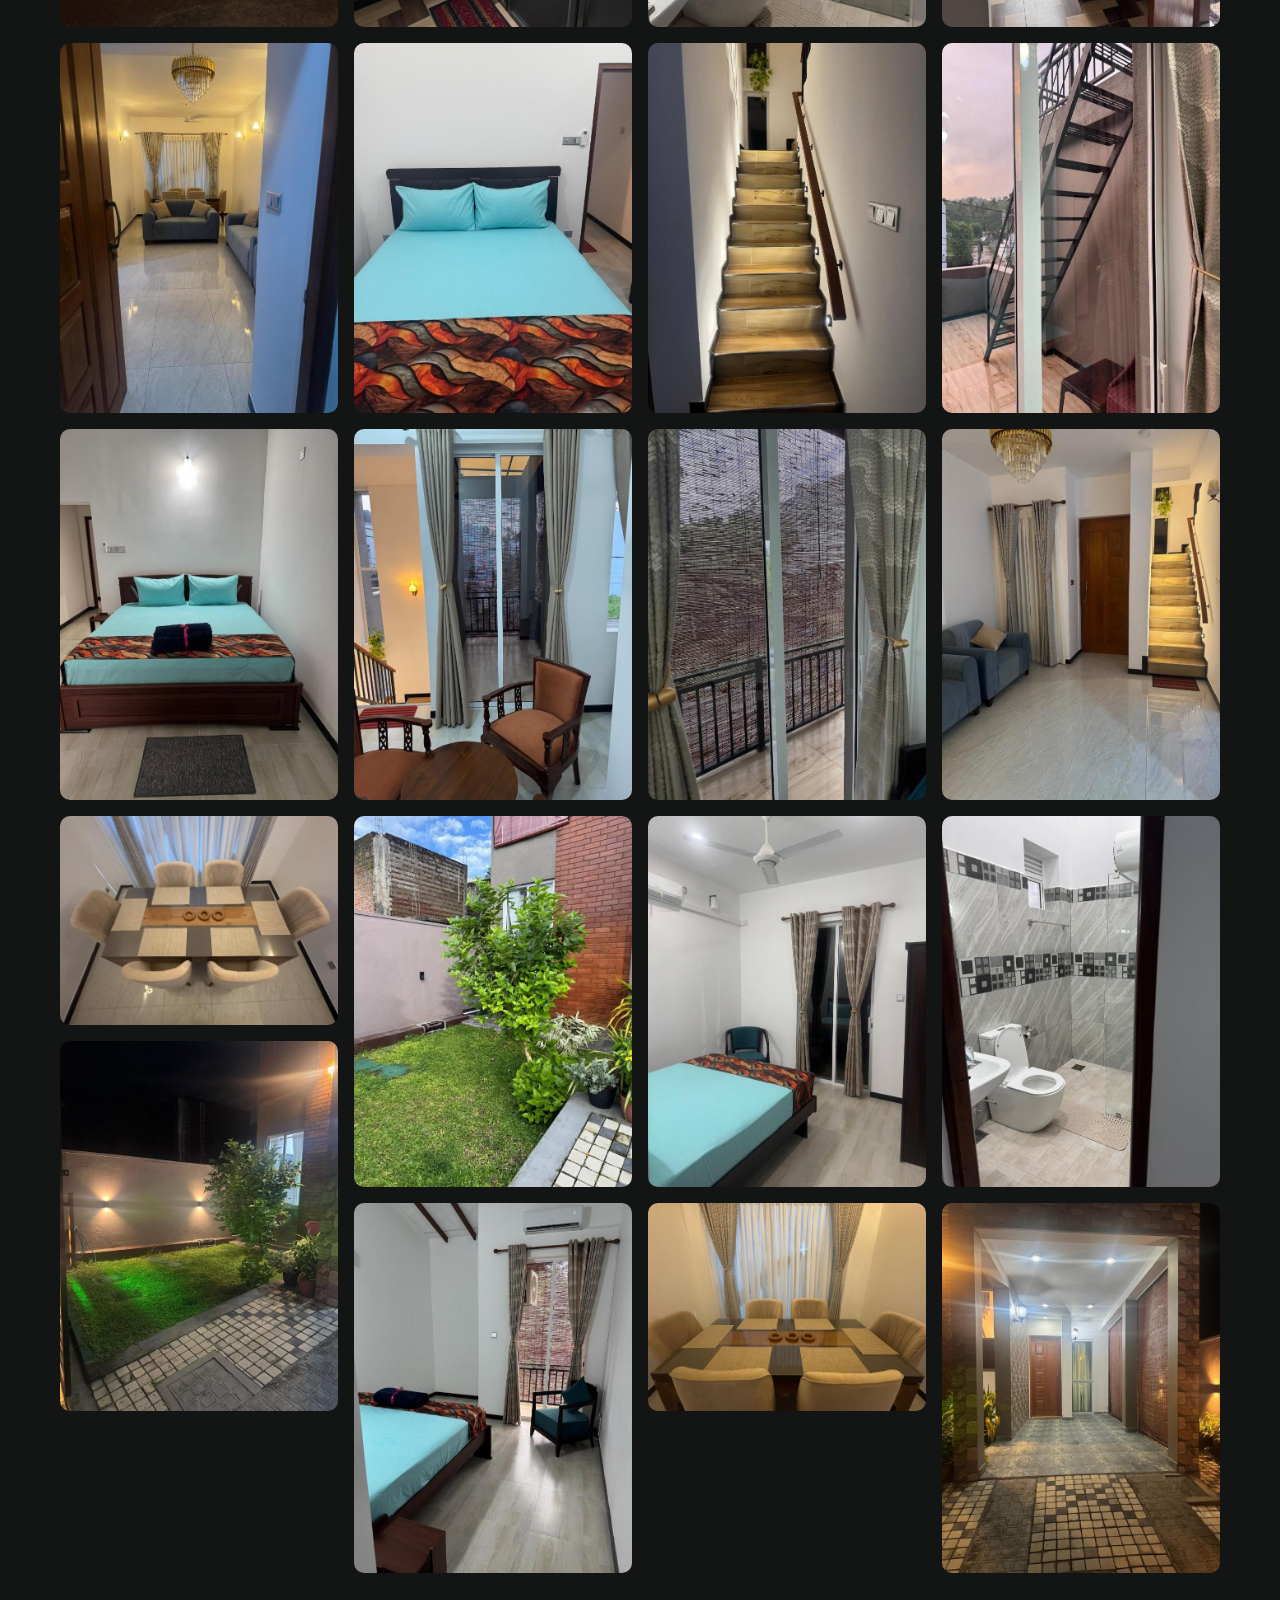
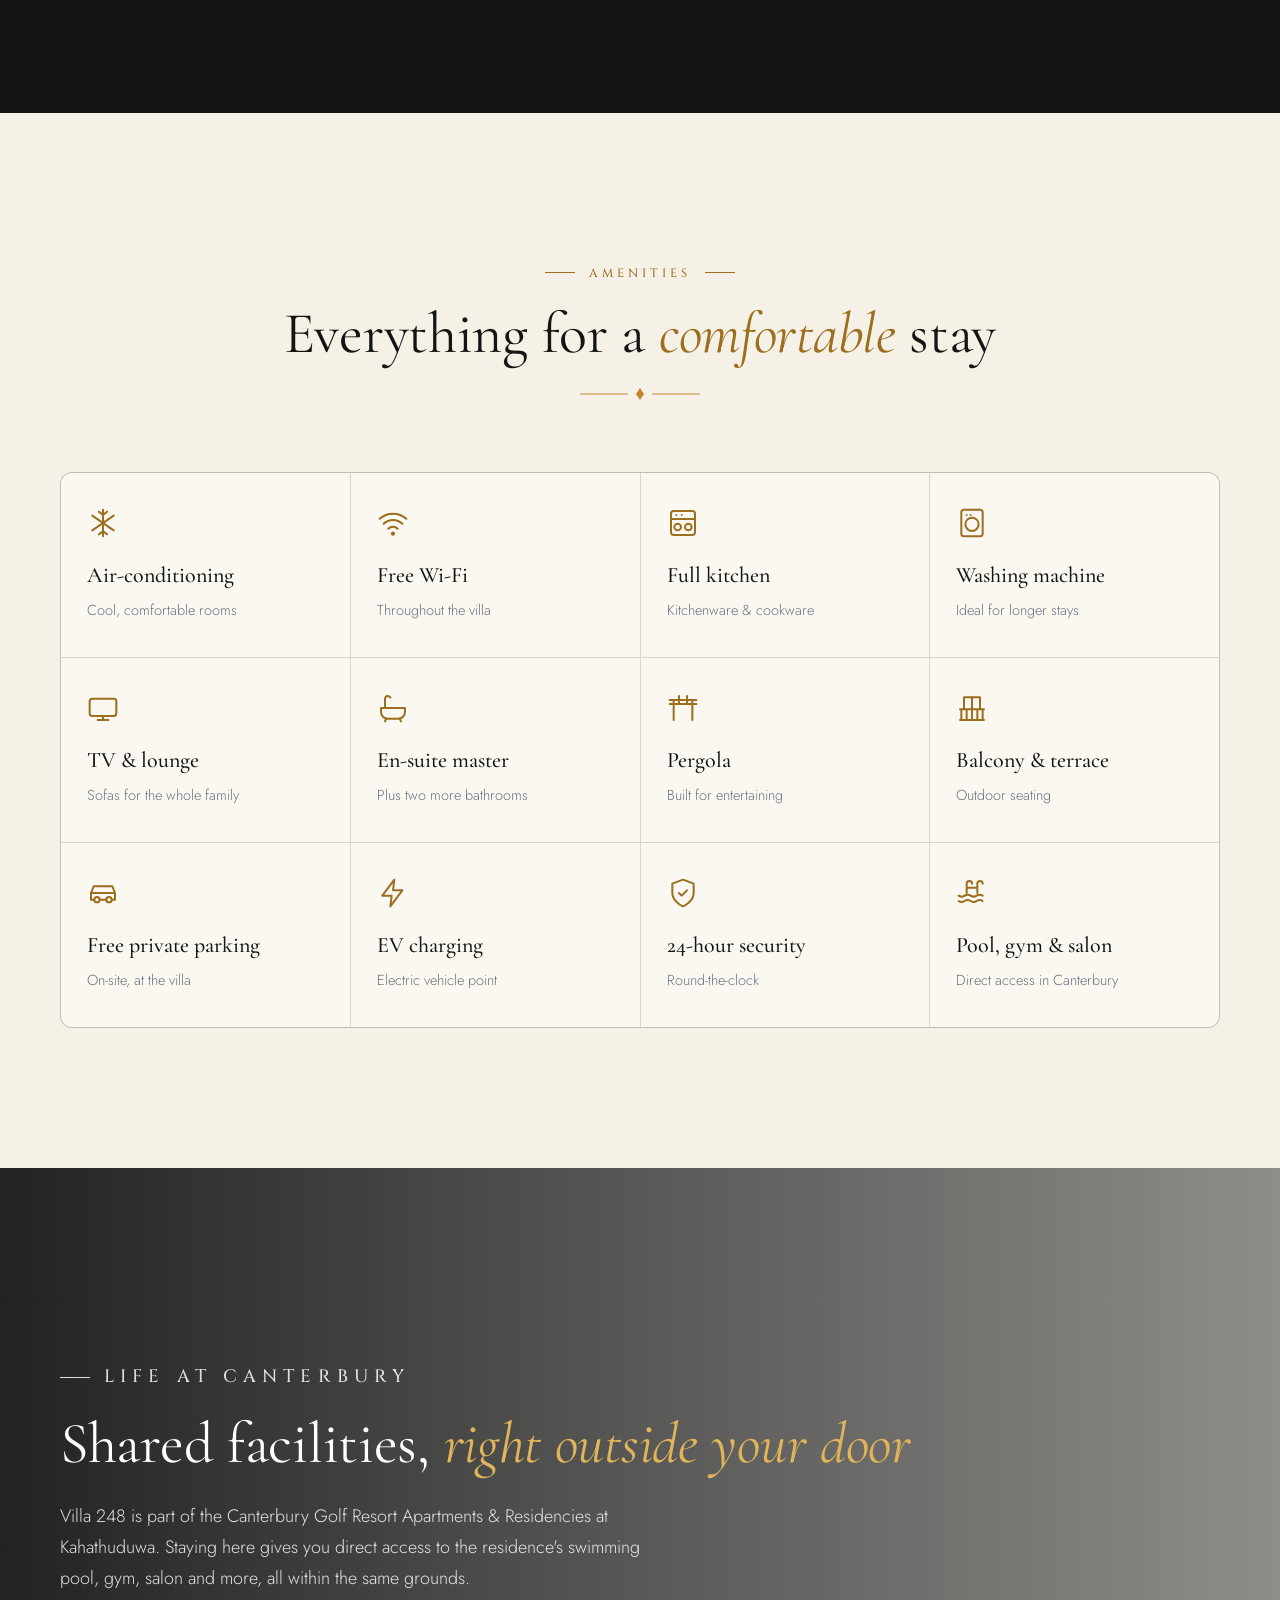
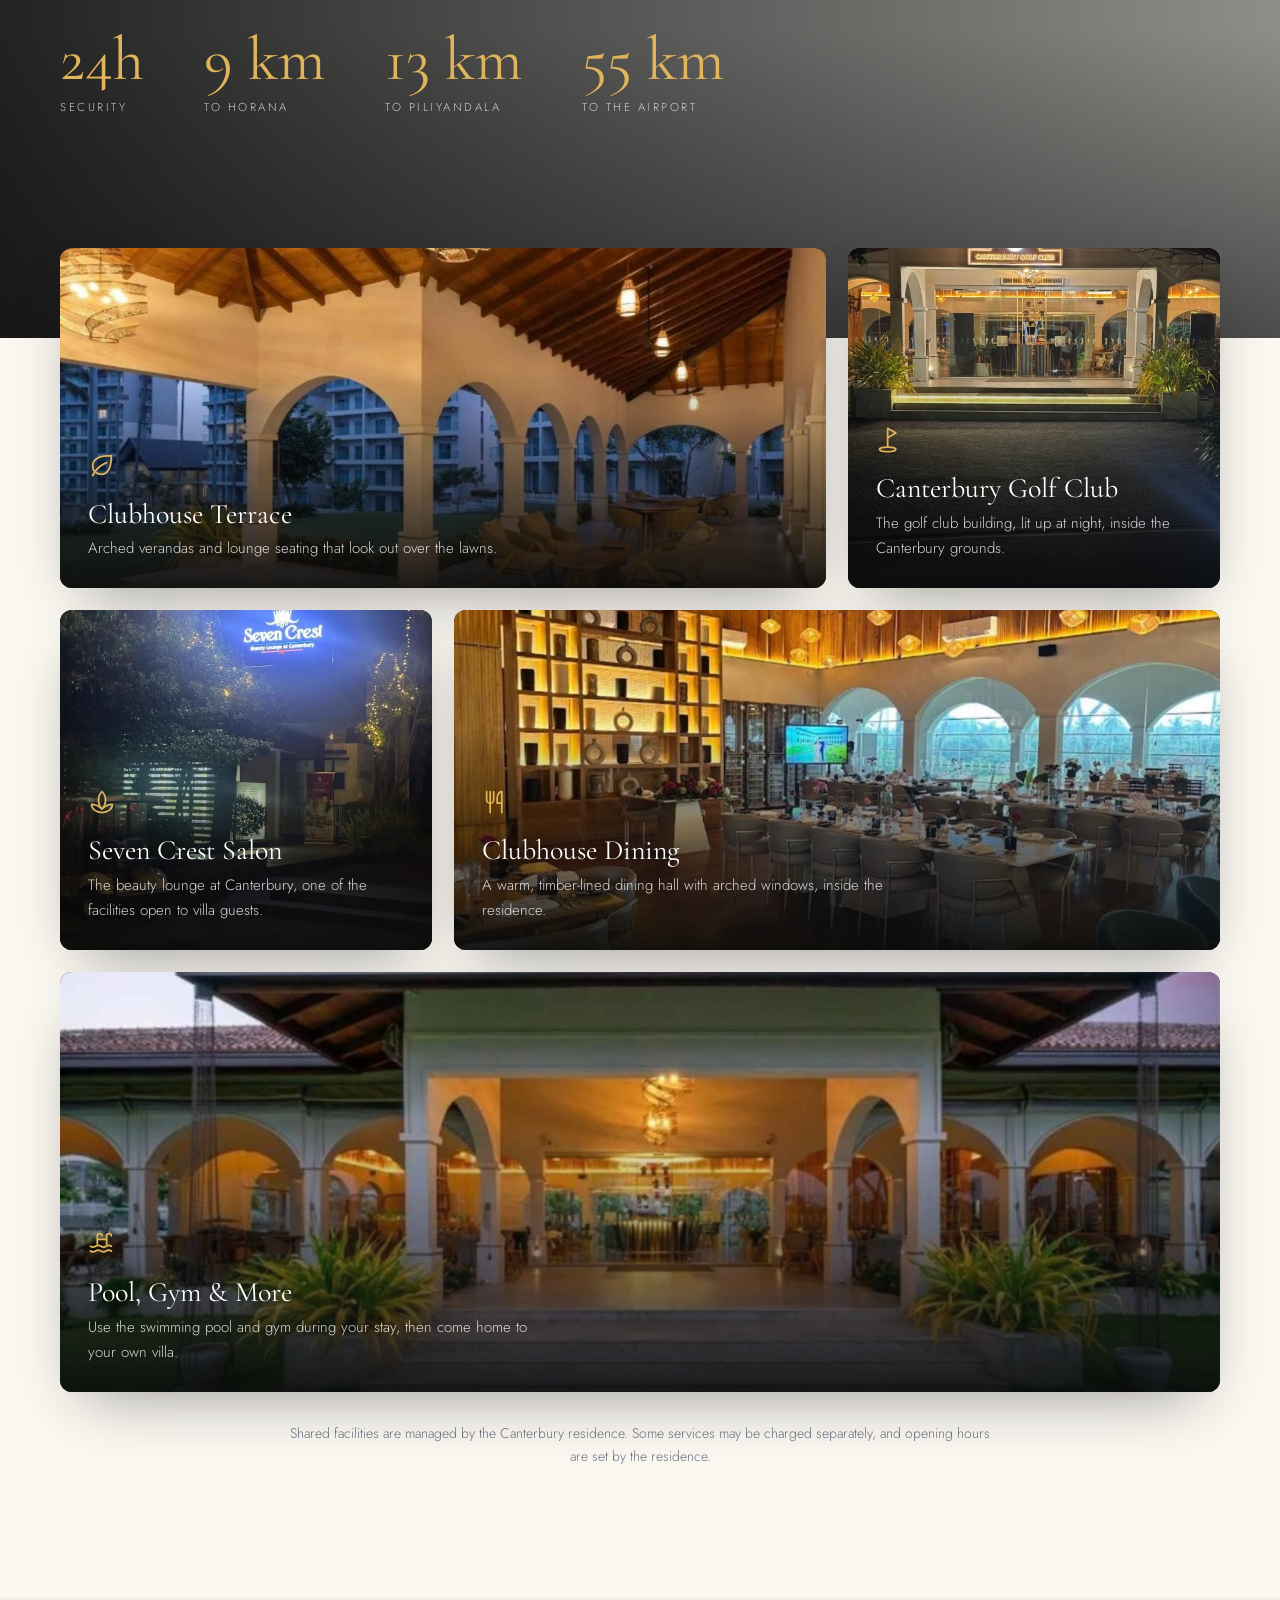
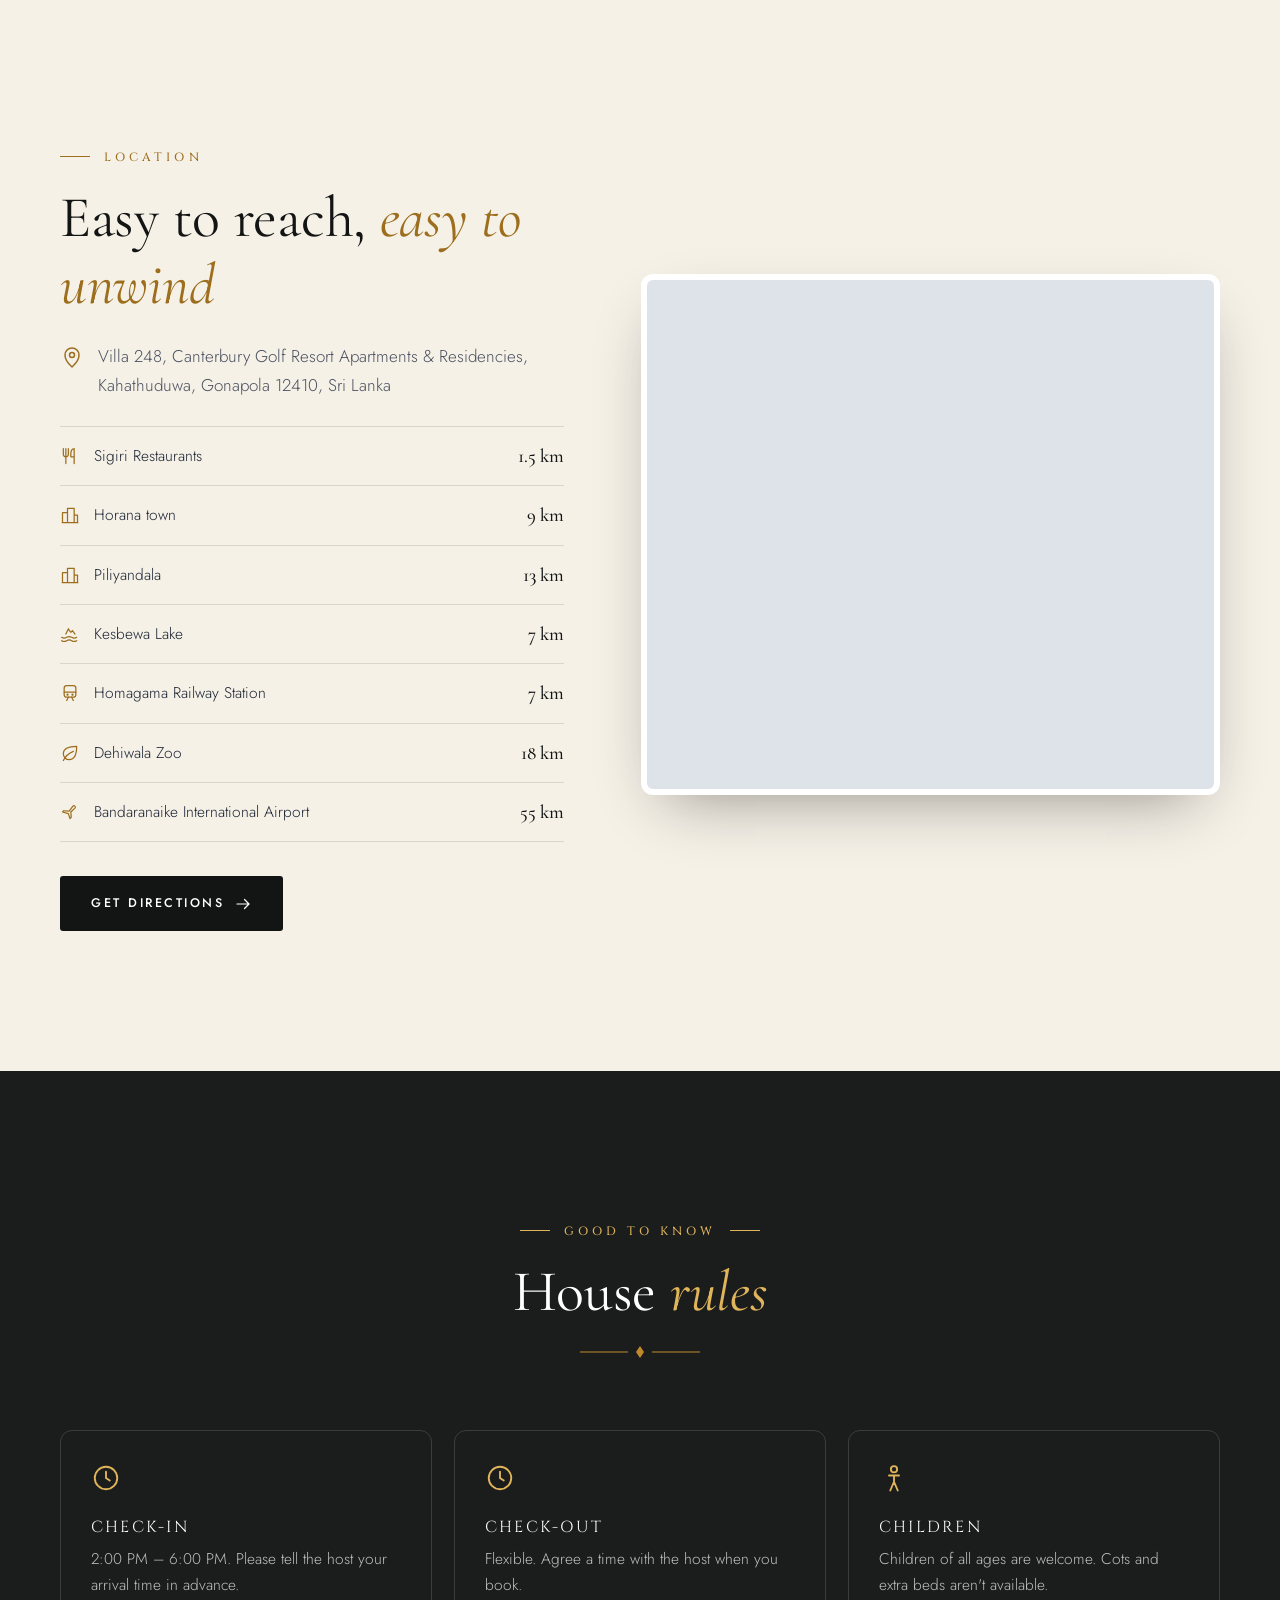
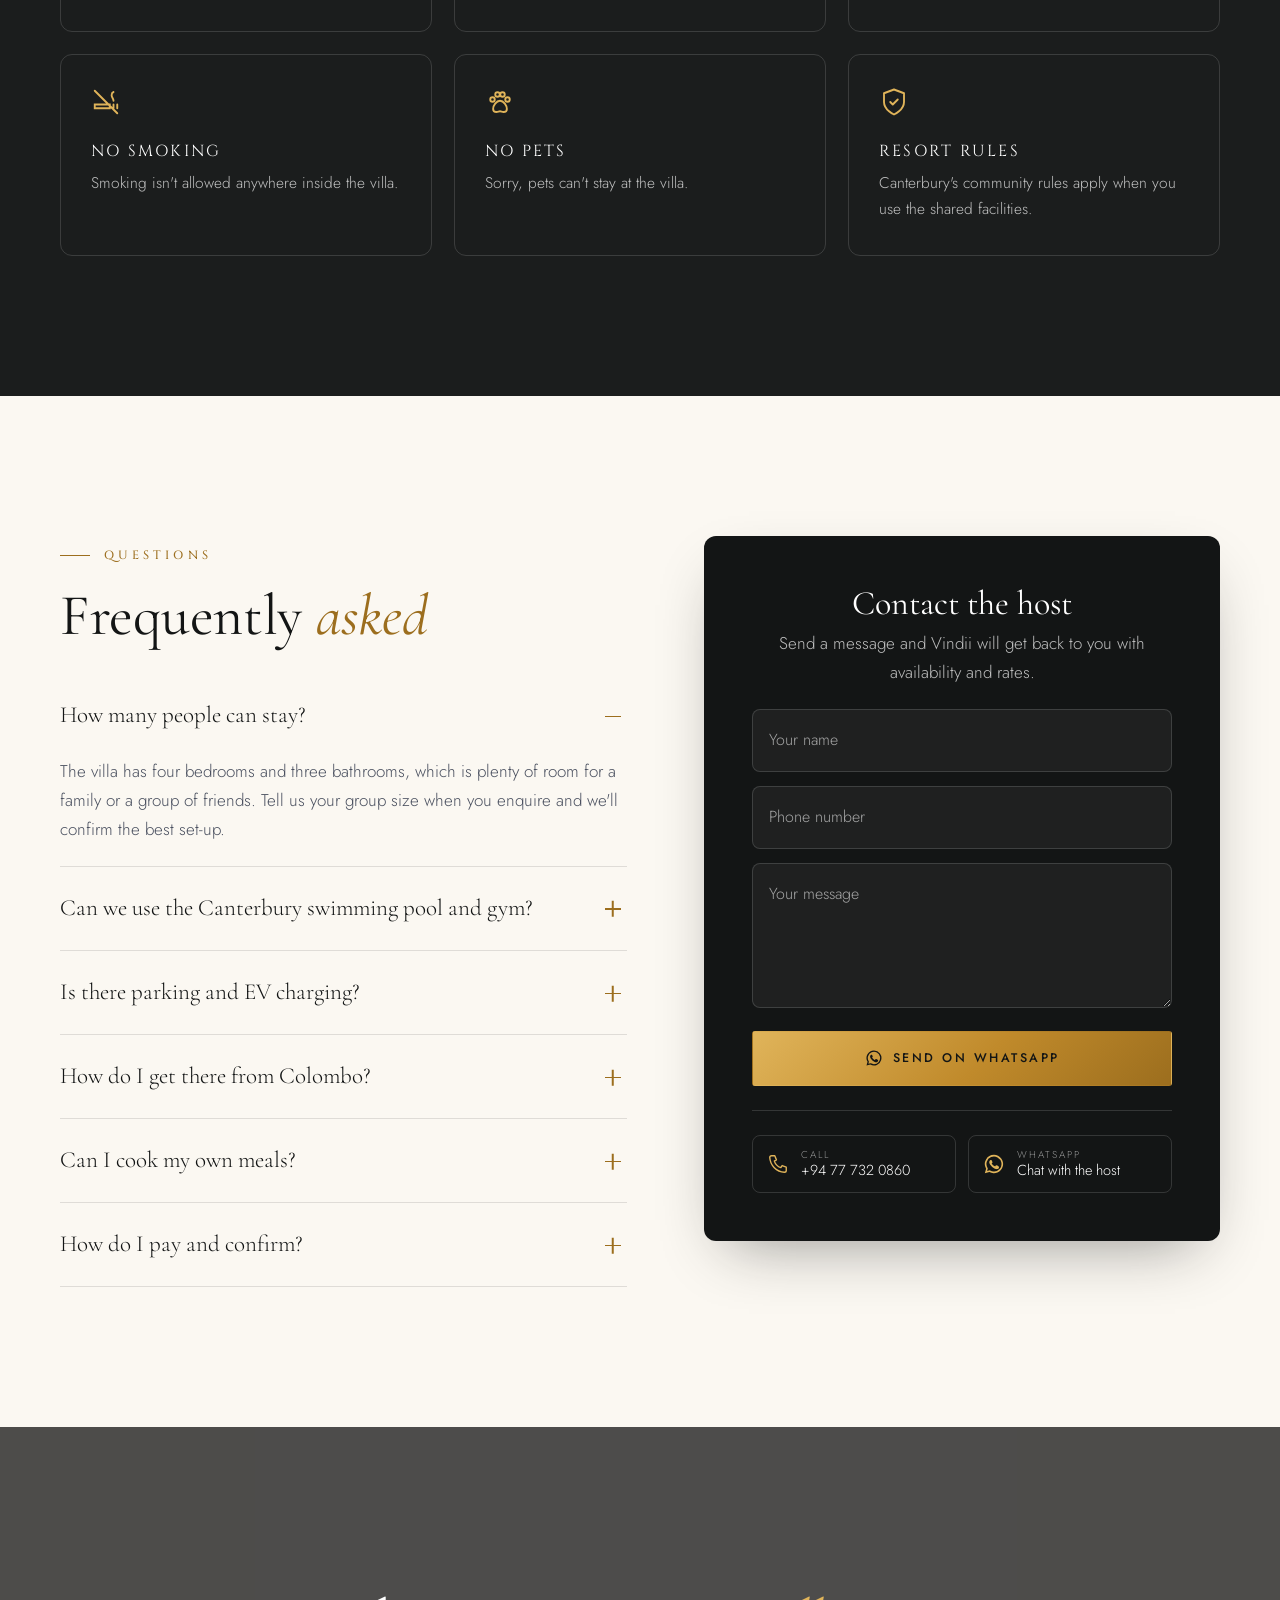
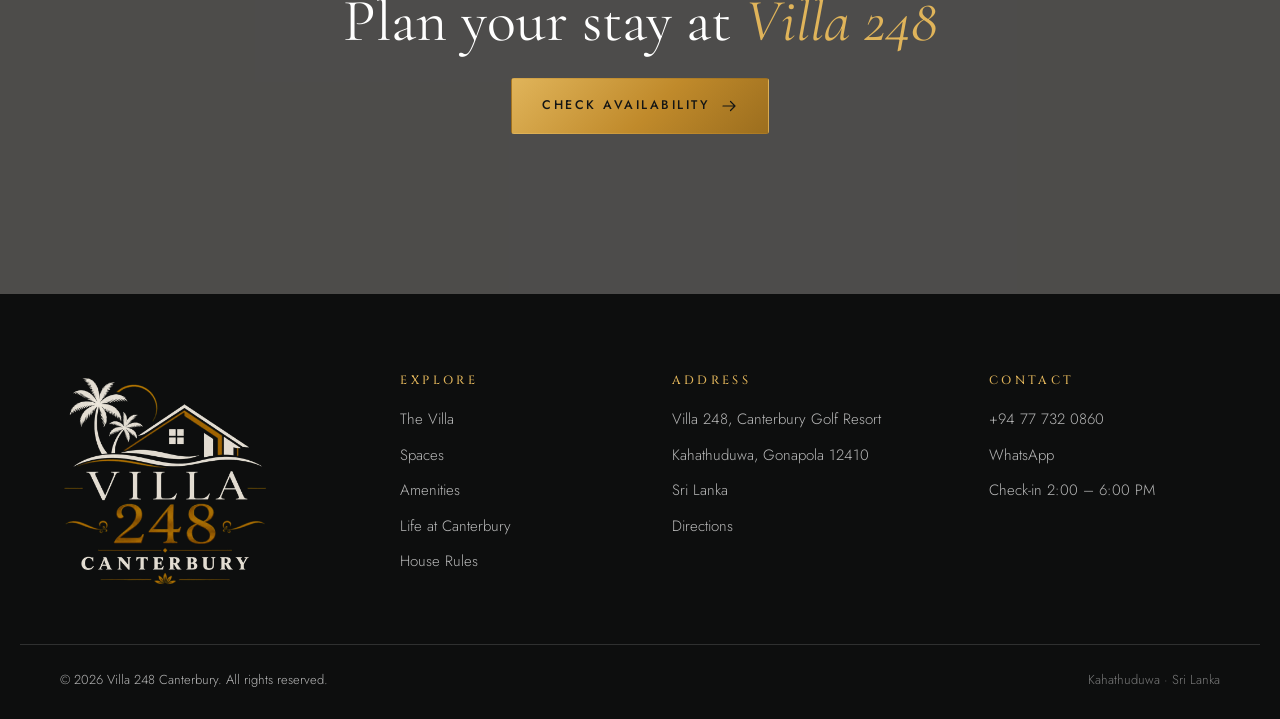
==== commit b3686514: "Use the Villa 248 Canterbury logo and matching black and gold colours Co-Authored-By: Claude Opus 5." ====
--- a/index.html
+++ b/index.html
@@ -6,12 +6,14 @@
   <title>Villa 248 Canterbury | Four-Bedroom Holiday Home in Kahathuduwa, Sri Lanka</title>
   <meta name="description" content="Villa 248 Canterbury: a spacious four-bedroom, three-bathroom holiday home in the Canterbury residence, Kahathuduwa. Direct access to the swimming pool, gym and salon, plus a pergola, garden, free parking and EV charging.">
   <meta name="keywords" content="Villa 248 Canterbury, Canterbury Golf Resort villa, Kahathuduwa holiday home, Kahathuduwa villa, Gonapola villa rental, Piliyandala villa, Horana holiday home Sri Lanka">
-  <meta name="theme-color" content="#0b1a2e">
+  <meta name="theme-color" content="#131515">
   <meta property="og:type" content="website">
   <meta property="og:title" content="Villa 248 Canterbury — Your home away from home in Kahathuduwa">
   <meta property="og:description" content="Four bedrooms, three bathrooms and a pergola in the Canterbury residence, Kahathuduwa, Sri Lanka.">
-  <meta property="og:image" content="assets/images/villa-night.jpg">
-  <link rel="icon" type="image/svg+xml" href="assets/images/favicon.svg">
+  <meta property="og:image" content="assets/images/logo.png">
+  <link rel="icon" type="image/png" sizes="64x64" href="assets/images/favicon-64.png">
+  <link rel="icon" type="image/png" sizes="32x32" href="assets/images/favicon-32.png">
+  <link rel="apple-touch-icon" href="assets/images/apple-touch-icon.png">
   <link rel="preconnect" href="https://fonts.googleapis.com">
   <link rel="preconnect" href="https://fonts.gstatic.com" crossorigin>
   <link href="https://fonts.googleapis.com/css2?family=Cinzel:wght@400;500;600&family=Cormorant+Garamond:ital,wght@0,400;0,500;0,600;1,400;1,500&family=Jost:wght@300;400;500&display=swap" rel="stylesheet">
@@ -42,16 +44,6 @@
   <!-- Icon sprite -->
   <svg width="0" height="0" style="position:absolute" aria-hidden="true">
     <defs>
-      <symbol id="mark" viewBox="0 0 200 200">
-        <circle cx="100" cy="104" r="88" fill="none" stroke="#c9a24a" stroke-width="3.2"/>
-        <circle cx="100" cy="104" r="81" fill="none" stroke="#c9a24a" stroke-width="1" opacity=".45"/>
-        <path d="M44 74 L100 30 L156 74" fill="none" stroke="#c9a24a" stroke-width="4.5" stroke-linecap="round" stroke-linejoin="round"/>
-        <rect x="126" y="34" width="11" height="22" fill="#c9a24a"/>
-        <g fill="#c9a24a"><rect x="92" y="50" width="7" height="7"/><rect x="101" y="50" width="7" height="7"/><rect x="92" y="59" width="7" height="7"/><rect x="101" y="59" width="7" height="7"/></g>
-        <text x="100" y="132" text-anchor="middle" font-family="'Cormorant Garamond', Georgia, serif" font-size="66" font-weight="500" fill="currentColor">248</text>
-        <path d="M62 146 H138" stroke="#c9a24a" stroke-width="1.6"/>
-        <path d="M100 152 C97 160 97 166 100 172 C103 166 103 160 100 152Z M100 172 C90 164 80 162 70 166 C82 168 92 170 100 172Z M100 172 C110 164 120 162 130 166 C118 168 108 170 100 172Z" fill="#c9a24a"/>
-      </symbol>
       <symbol id="i-bed" viewBox="0 0 24 24"><g fill="none" stroke="currentColor" stroke-width="1.5" stroke-linecap="round" stroke-linejoin="round"><path d="M2 20v-8a2 2 0 0 1 2-2h16a2 2 0 0 1 2 2v8"/><path d="M2 17h20"/><path d="M5 10V6a2 2 0 0 1 2-2h10a2 2 0 0 1 2 2v4"/><path d="M12 4v6"/></g></symbol>
       <symbol id="i-bath" viewBox="0 0 24 24"><g fill="none" stroke="currentColor" stroke-width="1.5" stroke-linecap="round" stroke-linejoin="round"><path d="M3 12h18v3a5 5 0 0 1-5 5H8a5 5 0 0 1-5-5Z"/><path d="M6 12V5a2 2 0 0 1 3.4-1.4L10 4"/><path d="M7 20l-1 2M17 20l1 2"/></g></symbol>
       <symbol id="i-area" viewBox="0 0 24 24"><g fill="none" stroke="currentColor" stroke-width="1.5" stroke-linecap="round" stroke-linejoin="round"><rect x="3" y="3" width="18" height="18" rx="1"/><path d="M3 9h4M3 15h2M9 3v4M15 3v2M21 9h-2M21 15h-4M9 21v-2M15 21v-4"/></g></symbol>
@@ -97,9 +89,7 @@
   <!-- Preloader -->
   <div class="preloader" aria-hidden="true">
     <div class="preloader__inner">
-      <svg class="preloader__mark"><use href="#mark"/></svg>
-      <span class="preloader__word">VILLA</span>
-      <span class="preloader__sub">Canterbury</span>
+      <img class="preloader__logo" src="assets/images/logo-light.png" alt="" width="260" height="266">
     </div>
   </div>
 
@@ -107,7 +97,7 @@
   <header class="header" id="header">
     <div class="header__inner">
       <a href="#home" class="brand" aria-label="Villa 248 Canterbury home">
-        <svg class="brand__mark"><use href="#mark"/></svg>
+        <img class="brand__mark" src="assets/images/logo-light-mark.png" alt="" width="104" height="49">
         <span class="brand__text">
           <span class="brand__name">VILLA 248</span>
           <span class="brand__sub">Canterbury · Kahathuduwa</span>
@@ -146,10 +136,7 @@
       </div>
       <div class="hero__shade"></div>
       <div class="hero__content container">
-        <div class="hero__badge">
-          <svg class="hero__badge-mark"><use href="#mark"/></svg>
-        </div>
-        <p class="eyebrow eyebrow--gold hero__eyebrow">Canterbury &nbsp;·&nbsp; Kahathuduwa</p>
+        <img class="hero__logo" src="assets/images/logo-light.png" alt="Villa 248 Canterbury logo" width="260" height="266">
         <h1 class="hero__title">
           <span class="line"><span>Your home</span></span>
           <span class="line"><span><em>away from home.</em></span></span>
@@ -212,7 +199,6 @@
         <div class="welcome__media reveal">
           <img class="welcome__img welcome__img--a" src="assets/images/living-room.jpg" alt="Living room with grey sofas, a crystal chandelier and marble floors" loading="lazy">
           <img class="welcome__img welcome__img--b" src="assets/images/dining.jpg" alt="Six-seat dining table set with placemats" loading="lazy">
-          <div class="welcome__stamp"><svg><use href="#mark"/></svg></div>
         </div>
         <div class="welcome__text reveal reveal--right">
           <p class="eyebrow">Welcome to Villa 248</p>
@@ -447,7 +433,6 @@
         </div>
 
         <div class="contact__card reveal reveal--right">
-          <svg class="contact__mark"><use href="#mark"/></svg>
           <h3>Contact the host</h3>
           <p>Send a message and Vindii will get back to you with availability and rates.</p>
           <form id="contactForm" class="contact__form" novalidate>
@@ -478,7 +463,6 @@
     <section class="cta" style="background-image:url('assets/images/clubhouse-sunset.jpg')">
       <div class="cta__shade"></div>
       <div class="container cta__inner reveal">
-        <svg class="cta__mark"><use href="#mark"/></svg>
         <h2>Plan your stay at <em>Villa 248</em></h2>
         <a href="#booking" class="btn btn--gold">Check Availability <svg><use href="#i-arrow"/></svg></a>
       </div>
@@ -489,10 +473,7 @@
     <div class="container footer__grid">
       <div class="footer__brand">
         <div class="footer__logo">
-          <svg class="footer__mark"><use href="#mark"/></svg>
-          <div class="footer__word">VILLA</div>
-          <svg class="flourish"><use href="#i-flourish"/></svg>
-          <div class="footer__sub">CANTERBURY</div>
+          <img class="footer__img" src="assets/images/logo-light.png" alt="Villa 248 Canterbury" width="210" height="215">
         </div>
       </div>
       <div>
--- a/assets/css/style.css
+++ b/assets/css/style.css
@@ -3,18 +3,18 @@
    ========================================================================== */
 
 :root {
-  --navy: #0b1a2e;
-  --navy-2: #10233d;
-  --navy-3: #16304f;
+  --navy: #131515;
+  --navy-2: #1b1d1d;
+  --navy-3: #262828;
   --ink: #1a2333;
-  --gold: #c9a24a;
-  --gold-2: #e2c47d;
-  --gold-deep: #a8823a;
+  --gold: #c08a2b;
+  --gold-2: #e0b45a;
+  --gold-deep: #9c6e1e;
   --cream: #f6f1e7;
   --ivory: #fbf8f2;
   --paper: #ffffff;
   --muted: #6c7180;
-  --line: rgba(11, 26, 46, .12);
+  --line: rgba(19, 21, 21, .12);
   --line-light: rgba(255, 255, 255, .14);
 
   --display: "Cinzel", "Times New Roman", serif;
@@ -23,7 +23,7 @@
 
   --radius: 3px;
   --radius-lg: 12px;
-  --shadow: 0 24px 60px -24px rgba(11, 26, 46, .45);
+  --shadow: 0 24px 60px -24px rgba(19, 21, 21, .45);
   --ease: cubic-bezier(.22, .61, .36, 1);
   --header-h: 86px;
   --gutter: clamp(16px, 4vw, 40px);
@@ -77,7 +77,7 @@
 .btn svg { width: 18px; height: 18px; }
 .btn:hover { transform: translateY(-2px); }
 .btn--gold { background: linear-gradient(135deg, var(--gold-2), var(--gold) 55%, var(--gold-deep)); color: var(--navy); }
-.btn--gold:hover { box-shadow: 0 16px 34px -14px rgba(201, 162, 74, .8); }
+.btn--gold:hover { box-shadow: 0 16px 34px -14px rgba(192, 138, 43, .8); }
 .btn--ghost { border-color: rgba(255, 255, 255, .55); color: #fff; }
 .btn--ghost:hover { background: #fff; color: var(--navy); }
 .btn--navy { background: var(--navy); color: #fff; }
@@ -98,7 +98,7 @@
 /* ---------- Header ---------- */
 .header { position: fixed; inset: 0 0 auto; z-index: 100; height: var(--header-h); color: #fff; transition: background .45s var(--ease), height .45s var(--ease), box-shadow .45s, transform .45s var(--ease); }
 .header__inner { height: 100%; max-width: 1400px; margin: 0 auto; padding: 0 var(--gutter); display: flex; align-items: center; justify-content: space-between; gap: 24px; }
-.header.is-scrolled { --header-h: 72px; background: rgba(11, 26, 46, .94); -webkit-backdrop-filter: blur(14px); backdrop-filter: blur(14px); box-shadow: 0 1px 0 rgba(201, 162, 74, .25); }
+.header.is-scrolled { --header-h: 72px; background: rgba(19, 21, 21, .95); -webkit-backdrop-filter: blur(14px); backdrop-filter: blur(14px); box-shadow: 0 1px 0 rgba(192, 138, 43, .25); }
 .header.is-hidden { transform: translateY(-100%); }
 .brand { display: inline-flex; align-items: center; gap: 12px; position: relative; z-index: 2; color: #f3ead7; }
 .brand__mark { width: 52px; height: 52px; transition: transform .6s var(--ease); }
@@ -129,8 +129,8 @@
 .hero__slide.is-active { opacity: 1; transform: scale(1); }
 .hero__shade {
   background:
-    linear-gradient(180deg, rgba(7, 16, 30, .6) 0%, rgba(7, 16, 30, .2) 35%, rgba(7, 16, 30, .35) 65%, rgba(7, 16, 30, .92) 100%),
-    linear-gradient(90deg, rgba(7, 16, 30, .7) 0%, rgba(7, 16, 30, 0) 70%);
+    linear-gradient(180deg, rgba(10, 11, 11, .6) 0%, rgba(10, 11, 11, .2) 35%, rgba(10, 11, 11, .35) 65%, rgba(10, 11, 11, .92) 100%),
+    linear-gradient(90deg, rgba(10, 11, 11, .7) 0%, rgba(10, 11, 11, 0) 70%);
 }
 .hero__content { position: relative; z-index: 2; padding-top: var(--header-h); padding-bottom: 170px; }
 .hero__badge { width: 96px; height: 96px; margin-bottom: 26px; color: #f3ead7; opacity: 0; animation: markIn 1.2s 1.1s var(--ease) forwards; }
@@ -160,7 +160,7 @@
 /* ---------- Booking ---------- */
 .booking { position: relative; z-index: 5; margin-top: -64px; scroll-margin-top: 110px; }
 .booking__form {
-  background: var(--paper); border-radius: var(--radius-lg); box-shadow: 0 30px 70px -30px rgba(11, 26, 46, .55);
+  background: var(--paper); border-radius: var(--radius-lg); box-shadow: 0 30px 70px -30px rgba(19, 21, 21, .55);
   border-top: 3px solid var(--gold);
   display: grid; grid-template-columns: 1fr 1fr .85fr .85fr auto; padding: 10px; align-items: stretch;
 }
@@ -204,7 +204,7 @@
 .floor::before { content: ""; position: absolute; left: 0; top: 0; right: 0; height: 3px; background: linear-gradient(90deg, var(--gold-2), var(--gold-deep)); transform: scaleX(0); transform-origin: left; transition: transform .6s var(--ease); }
 .floor:hover { transform: translateY(-6px); box-shadow: var(--shadow); }
 .floor:hover::before { transform: scaleX(1); }
-.floor__num { position: absolute; right: 24px; top: 14px; font-family: var(--display); font-size: 54px; color: rgba(201, 162, 74, .18); line-height: 1; }
+.floor__num { position: absolute; right: 24px; top: 14px; font-family: var(--display); font-size: 54px; color: rgba(192, 138, 43, .18); line-height: 1; }
 .floor h3 { font-family: var(--display); font-size: 19px; letter-spacing: .14em; text-transform: uppercase; color: var(--navy); margin-bottom: 22px; }
 .floor ul { display: grid; gap: 12px; }
 .floor li { display: flex; align-items: center; gap: 12px; font-size: 15.5px; }
@@ -212,7 +212,7 @@
 
 /* ---------- Spaces ---------- */
 .spaces { background: var(--navy); color: #fff; }
-.spaces::before { content: ""; position: absolute; inset: 0; background: radial-gradient(1200px 500px at 50% -10%, rgba(201, 162, 74, .12), transparent 60%); pointer-events: none; }
+.spaces::before { content: ""; position: absolute; inset: 0; background: radial-gradient(1200px 500px at 50% -10%, rgba(192, 138, 43, .12), transparent 60%); pointer-events: none; }
 .tabs { display: flex; justify-content: center; flex-wrap: wrap; gap: 10px; margin-bottom: 40px; position: relative; }
 .tab { padding: 10px 22px; border-radius: 30px; border: 1px solid var(--line-light); font-size: 12px; letter-spacing: .18em; text-transform: uppercase; color: rgba(255, 255, 255, .8); transition: background .3s, color .3s, border-color .3s; }
 .tab:hover { border-color: var(--gold); color: #fff; }
@@ -222,7 +222,7 @@
 .g-item img { width: 100%; transition: transform 1s var(--ease); }
 .g-item figcaption {
   position: absolute; left: 0; right: 0; bottom: 0; padding: 30px 16px 14px; font-family: var(--display); font-size: 11px; letter-spacing: .22em; text-transform: uppercase;
-  background: linear-gradient(transparent, rgba(7, 16, 30, .85)); opacity: 0; transform: translateY(8px); transition: opacity .4s, transform .4s var(--ease);
+  background: linear-gradient(transparent, rgba(10, 11, 11, .85)); opacity: 0; transform: translateY(8px); transition: opacity .4s, transform .4s var(--ease);
 }
 .g-item:hover img { transform: scale(1.06); }
 .g-item:hover figcaption, .g-item:focus-visible figcaption { opacity: 1; transform: none; }
@@ -243,7 +243,7 @@
 /* ---------- Estate ---------- */
 .estate { background: var(--ivory); padding-bottom: clamp(80px, 10vw, 130px); }
 .estate__hero { position: relative; background-size: cover; background-position: center 60%; background-attachment: fixed; padding: clamp(110px, 15vw, 190px) 0 clamp(140px, 17vw, 220px); color: #fff; }
-.estate__shade { position: absolute; inset: 0; background: linear-gradient(90deg, rgba(7, 16, 30, .9), rgba(7, 16, 30, .45)), linear-gradient(180deg, transparent 60%, rgba(7, 16, 30, .5)); }
+.estate__shade { position: absolute; inset: 0; background: linear-gradient(90deg, rgba(10, 11, 11, .9), rgba(10, 11, 11, .45)), linear-gradient(180deg, transparent 60%, rgba(10, 11, 11, .5)); }
 .estate__intro { position: relative; }
 .estate__intro > p { max-width: 600px; color: rgba(255, 255, 255, .85); font-size: 18px; }
 .estate__stats { display: flex; flex-wrap: wrap; gap: clamp(26px, 5vw, 60px); margin-top: 36px; }
@@ -255,7 +255,7 @@
 .e-card--full { grid-column: 1 / -1; min-height: 420px; }
 .e-card--full img { object-position: center 70%; }
 .e-card img { position: absolute; inset: 0; width: 100%; height: 100%; object-fit: cover; transition: transform 1.2s var(--ease); }
-.e-card::after { content: ""; position: absolute; inset: 0; background: linear-gradient(180deg, rgba(7, 16, 30, 0) 35%, rgba(7, 16, 30, .92)); }
+.e-card::after { content: ""; position: absolute; inset: 0; background: linear-gradient(180deg, rgba(10, 11, 11, 0) 35%, rgba(10, 11, 11, .92)); }
 .e-card:hover img { transform: scale(1.06); }
 .e-card__body { position: absolute; z-index: 2; left: 0; right: 0; bottom: 0; padding: 26px 28px; }
 .e-card__body svg { width: 28px; height: 28px; color: var(--gold-2); margin-bottom: 10px; }
@@ -280,7 +280,7 @@
 .rules { background: var(--navy-2); color: #fff; }
 .rules__grid { display: grid; grid-template-columns: repeat(3, 1fr); gap: 22px; }
 .rule { border: 1px solid var(--line-light); border-radius: var(--radius-lg); padding: 32px 30px; transition: border-color .4s, background .4s; }
-.rule:hover { border-color: rgba(201, 162, 74, .6); background: rgba(255, 255, 255, .03); }
+.rule:hover { border-color: rgba(192, 138, 43, .6); background: rgba(255, 255, 255, .03); }
 .rule svg { width: 30px; height: 30px; color: var(--gold-2); margin-bottom: 16px; }
 .rule h4 { font-family: var(--display); font-size: 16px; letter-spacing: .14em; text-transform: uppercase; margin-bottom: 10px; }
 .rule p { margin: 0; color: rgba(255, 255, 255, .72); font-size: 15.5px; }
@@ -320,14 +320,14 @@
 
 /* ---------- CTA ---------- */
 .cta { position: relative; background-size: cover; background-position: center; background-attachment: fixed; padding: clamp(100px, 13vw, 160px) 0; color: #fff; text-align: center; }
-.cta__shade { position: absolute; inset: 0; background: rgba(7, 16, 30, .72); }
+.cta__shade { position: absolute; inset: 0; background: rgba(10, 11, 11, .72); }
 .cta__inner { position: relative; display: grid; justify-items: center; gap: 22px; }
 .cta__mark { width: 90px; height: 90px; color: #f3ead7; }
 .cta h2 { font-family: var(--serif); font-size: clamp(36px, 5vw, 60px); }
 .cta em { color: var(--gold-2); }
 
 /* ---------- Footer ---------- */
-.footer { background: #07101e; color: rgba(255, 255, 255, .7); padding: 80px 0 28px; font-size: 15px; }
+.footer { background: #0d0e0e; color: rgba(255, 255, 255, .7); padding: 80px 0 28px; font-size: 15px; }
 .footer__grid { display: grid; grid-template-columns: 1.3fr 1fr 1.2fr 1fr; gap: 40px; padding-bottom: 56px; border-bottom: 1px solid var(--line-light); }
 .footer__logo { display: grid; justify-items: center; width: max-content; color: #f3ead7; }
 .footer__mark { width: 110px; height: 110px; }
@@ -347,7 +347,7 @@
 .fab-wa svg { width: 30px; height: 30px; }
 .fab-wa:hover { transform: scale(1.08); }
 @keyframes pulse { 0% { transform: scale(1); opacity: .6; } 100% { transform: scale(1.7); opacity: 0; } }
-.to-top { position: fixed; right: 30px; bottom: 96px; z-index: 89; width: 42px; height: 42px; border-radius: 50%; background: var(--navy); color: var(--gold-2); border: 1px solid rgba(201, 162, 74, .4); display: grid; place-items: center; opacity: 0; visibility: hidden; transform: translateY(10px); transition: opacity .4s, transform .4s, visibility .4s; }
+.to-top { position: fixed; right: 30px; bottom: 96px; z-index: 89; width: 42px; height: 42px; border-radius: 50%; background: var(--navy); color: var(--gold-2); border: 1px solid rgba(192, 138, 43, .4); display: grid; place-items: center; opacity: 0; visibility: hidden; transform: translateY(10px); transition: opacity .4s, transform .4s, visibility .4s; }
 .to-top.is-visible { opacity: 1; visibility: visible; transform: none; }
 .to-top svg { width: 20px; height: 20px; }
 
@@ -483,3 +483,17 @@
   .reveal { opacity: 1; transform: none; }
   .hero__title .line > span { transform: none; }
 }
+
+/* ---------- Logo artwork ---------- */
+.preloader__logo { width: 240px; height: auto; animation: markIn 1.2s var(--ease) both; }
+.brand__mark { width: 92px; height: auto; }
+.hero__logo { display: block; width: 205px; height: auto; margin-bottom: 22px; opacity: 0; animation: markIn 1.2s 1.1s var(--ease) forwards; filter: drop-shadow(0 8px 22px rgba(0, 0, 0, .45)); }
+/* the big logo lives in the hero; the header logo only appears once it has scrolled away */
+.header .brand { transition: opacity .5s var(--ease), transform .5s var(--ease), visibility .5s; }
+.header:not(.show-brand) .brand { opacity: 0; visibility: hidden; transform: translateY(-8px); }
+.footer__img { display: block; width: 210px; height: auto; }
+@media (max-width: 720px) {
+  .brand__mark { width: 74px; }
+  .hero__logo { width: 150px; margin-bottom: 14px; }
+  .preloader__logo { width: 190px; }
+}
